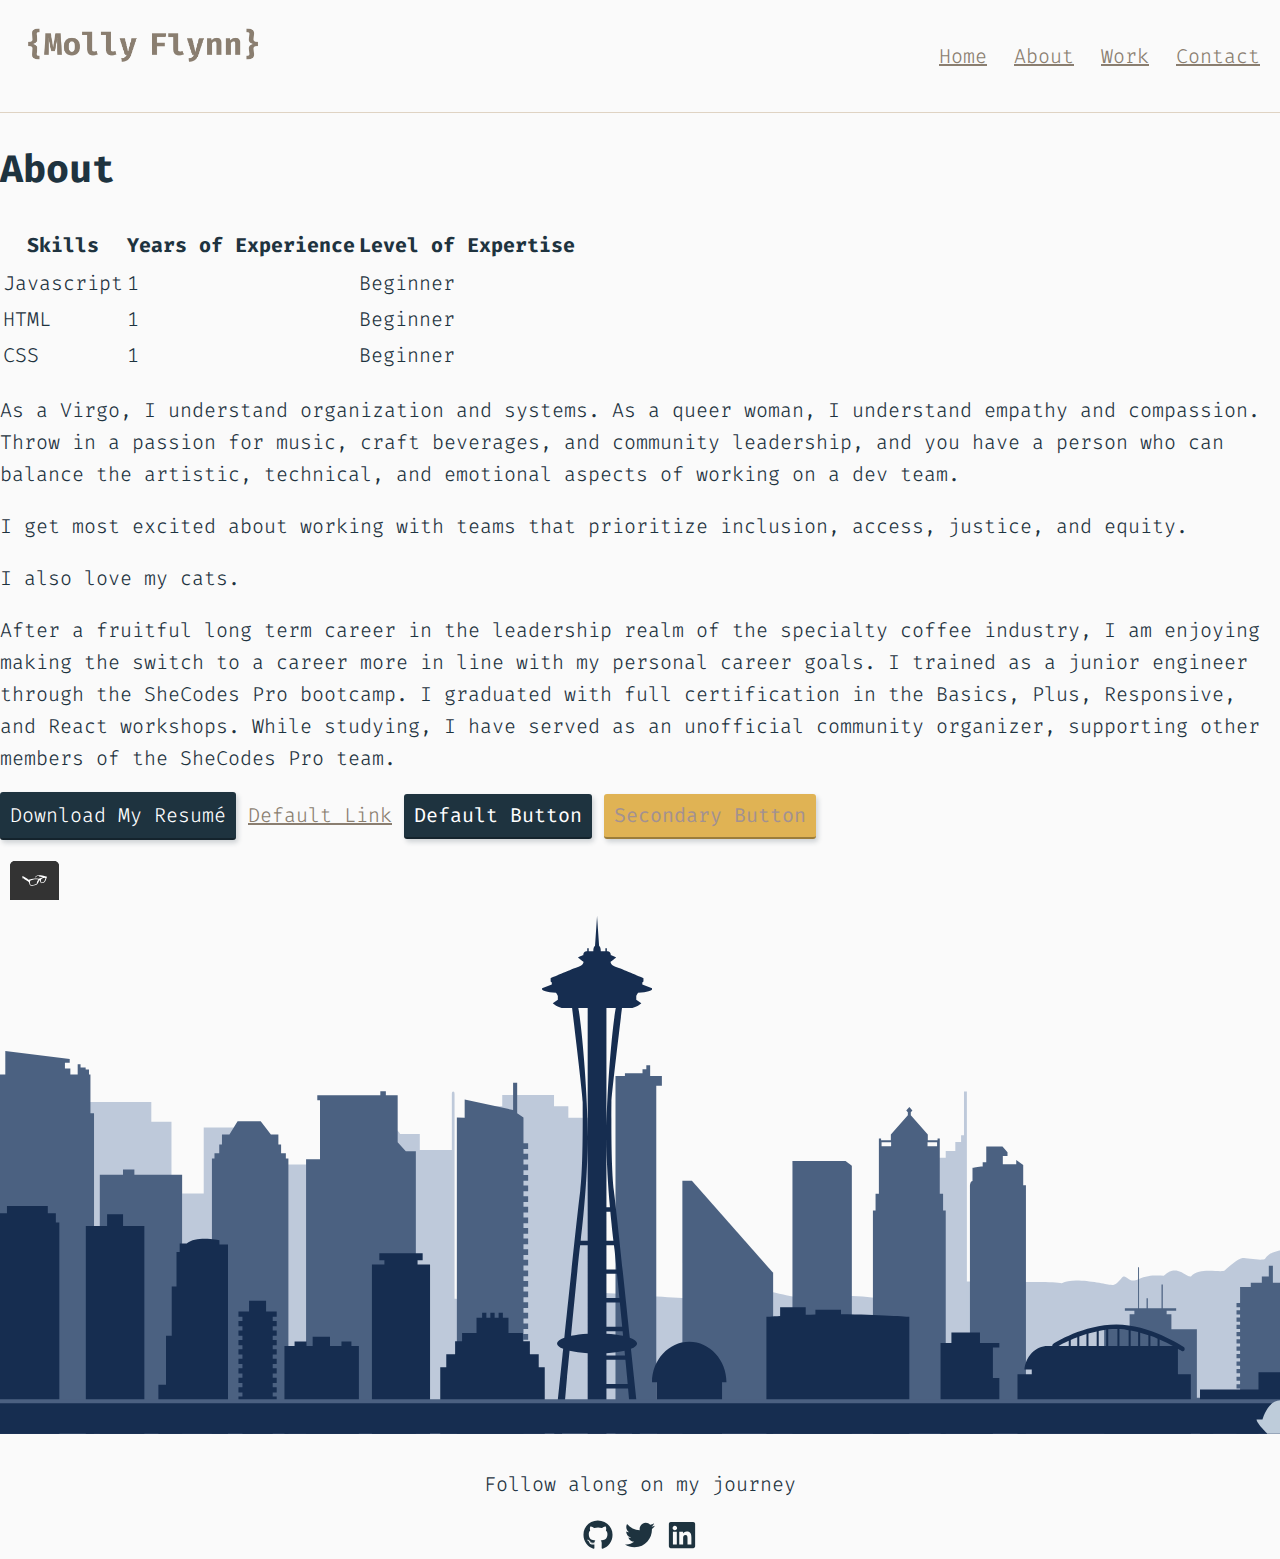
==== about.html @ c8ed8d72 "Initial commit" ====
<!DOCTYPE html>
<html lang="en">
  <head>
    <meta charset="UTF-8" />
    <meta http-equiv="X-UA-Compatible" content="IE=edge" />
    <meta name="viewport" content="width=device-width, initial-scale=1.0" />
    <title>Molly Flynn - Portfolio</title>
    <link rel="icon" type="image/x-icon" href="favicon.ico?v=2" />
    <link rel="stylesheet" type="text/css" href="./css/normalize.css" />
    <link rel="preconnect" href="https://fonts.googleapis.com" />
    <link rel="preconnect" href="https://fonts.gstatic.com" crossorigin />
    <link
      href="https://fonts.googleapis.com/css2?family=Fira+Code&display=swap"
      rel="stylesheet"
    />
    <link rel="stylesheet" href="./css/style.production.css" />
  </head>
  <body>
    <header class="page-header">
      <img
        src="./img/molly-flynn_logo.png"
        class="page-header__item"
        alt="Molly Flynn logo"
      />
      <nav class="main-navigation page-header__item">
        <ul role="menubar" class="navigation-list">
          <li role="presentation">
            <a href="index.html" role="menuitem" class="navigation-list__item"
              >Home</a
            >
          </li>
          <li role="presentation">
            <a
              href="about.html"
              role="menuitem"
              class="navigation-list__item navigation-list__item--active"
              >About<span class="sr-only">Go to the "About Molly" page</span></a
            >
          </li>
          <li role="presentation">
            <a href="work.html" role="menuitem" class="navigation-list__item"
              >Work<span class="sr-only">Go to the "Molly's Work" page</span></a
            >
          </li>
          <li role="presentation">
            <a href="contact.html" role="menuitem" class="navigation-list__item"
              >Contact</a
            >
          </li>
        </ul>
      </nav>
    </header>
    <div>
      <h1>About</h1>
      <table>
        <tr>
          <thead>
            <th>Skills</th>
            <th>Years of Experience</th>
            <th>Level of Expertise</th>
          </thead>
        </tr>
        <tbody>
          <tr>
            <td>Javascript</td>
            <td>1</td>
            <td>Beginner</td>
          </tr>
          <tr>
            <td>HTML</td>
            <td>1</td>
            <td>Beginner</td>
          </tr>
          <tr>
            <td>CSS</td>
            <td>1</td>
            <td>Beginner</td>
          </tr>
        </tbody>
      </table>
      <div>
        <p>
          As a Virgo, I understand organization and systems. As a queer woman, I
          understand empathy and compassion. Throw in a passion for music, craft
          beverages, and community leadership, and you have a person who can
          balance the artistic, technical, and emotional aspects of working on a
          dev team.
        </p>

        <p>
          I get most excited about working with teams that prioritize inclusion,
          access, justice, and equity.
        </p>
        <p>I also love my cats.</p>
        <p>
          After a fruitful long term career in the leadership realm of the
          specialty coffee industry, I am enjoying making the switch to a career
          more in line with my personal career goals. I trained as a junior
          engineer through the SheCodes Pro bootcamp. I graduated with full
          certification in the Basics, Plus, Responsive, and React workshops.
          While studying, I have served as an unofficial community organizer,
          supporting other members of the SheCodes Pro team.
        </p>
        <a href="files/Molly-Flynn_Resume.pdf" class="button" download
          >Download My Resumé</a
        >
        <a href="#">Default Link</a>
        <button type="button">Default Button</button>
        <button class="button__secondary">Secondary Button</button>
      </div>
      <?xml version="1.0" encoding="UTF-8" standalone="no"?>
      <svg
        version="1.1"
        id="svg2"
        xml:space="preserve"
        width="1600"
        height="600"
        viewBox="0 0 1600 600"
        sodipodi:docname="Seattle.svg"
        inkscape:version="1.1.2 (b8e25be8, 2022-02-05)"
        xmlns:inkscape="http://www.inkscape.org/namespaces/inkscape"
        xmlns:sodipodi="http://sodipodi.sourceforge.net/DTD/sodipodi-0.dtd"
        xmlns:xlink="http://www.w3.org/1999/xlink"
        xmlns="http://www.w3.org/2000/svg"
        xmlns:svg="http://www.w3.org/2000/svg"
        xmlns:rdf="http://www.w3.org/1999/02/22-rdf-syntax-ns#"
        xmlns:cc="http://creativecommons.org/ns#"
        xmlns:dc="http://purl.org/dc/elements/1.1/"
      >
        <metadata id="metadata8">
          <rdf:RDF
            ><cc:Work rdf:about=""
              ><dc:format>image/svg+xml</dc:format
              ><dc:type
                rdf:resource="http://purl.org/dc/dcmitype/StillImage" /></cc:Work
          ></rdf:RDF>
        </metadata>
        <defs id="defs6">
          <clipPath clipPathUnits="userSpaceOnUse" id="clipPath20">
            <path
              d="m 4716.87,2350.63 h -8.82 v 13.51 c 0,0 -17.18,0 -27.85,0 0,-5.39 -0.55,-9.79 -1.42,-13.51 h -42.68 c -0.86,3.72 -1.41,8.12 -1.41,13.51 -10.67,0 -27.85,0 -27.85,0 v -13.51 h -8.83 v 13.51 c 0,0 -0.46,-0.03 -1.25,-0.03 -4.95,0 -22.89,1.4 -22.89,21.64 -5.57,0 -32.5,11.27 -32.5,11.27 0,0 15.78,14.4 33.74,23.79 0.62,5.63 -0.62,19.41 -41.48,31.94 -40.86,12.52 -157.55,57.45 -157.55,57.45 v 17.37 l 6.97,5.17 v 11.74 l -58.97,19.72 c 0,0 0,2.82 0,6.58 0,3.75 27.86,17.09 84.5,17.09 7.81,7.89 11.15,17.66 11.15,17.66 v 20.66 l -30.65,18.79 c 0,0 30.65,26.29 67.79,26.29 37.14,0 49.21,0 49.21,0 0,0 64.17,466.26 64.17,506.06 0,10.99 0.29,42.41 0.31,84.89 h -87.29 v -60.9 h -86.69 v -60.89 h -223.43 v -66.26 h -24.72 v 66.26 h -65.8 v 60.89 h -35.17 L 3854.8,3163.8 v 98.91 l -47.39,-1.03 v 977.27 c -2.8,-0.08 -5.66,-0.12 -8.6,-0.12 -1.75,0 -3.53,0.01 -5.34,0.05 v -802.34 -303.7 c 0,-6.22 -3.68,-11.26 -8.21,-11.26 -4.54,0 -8.22,5.04 -8.22,11.26 v 303.7 h -194.39 v -85.53 h -118.09 c 0,0 -4.11,-7.63 -16.04,-18.45 v -191.38 h -71.61 v -21.64 h -33.48 v 21.64 H 2961.2 v 26.79 h 16.48 v 319.38 h -84.48 v 27.85 h -107.15 v -31.97 h -15.45 v -28.85 h -28.85 v -47.39 h -16.49 v -53.58 h -45.32 l -61.82,-72.12 H 2478 l -23.81,34.72 h -181.53 v 355.68 H 2141.72 V 3569.77 H 2077.1 V 3284.1 h -122.28 v -106.68 h -369.04 v -147.67 h -8.7 v -27.07 h -20.3 v -11.6 h -30.93 v -17.4 h -17.4 v 56.07 h -44.47 v -32.87 h -32.86 v -30.93 h 29 v -20.3 l -390.52,-43.49 v 127.59 H 1000 v 1752.06 21.65 142.69 21.65 h 9.61 387.59 160.6 49.73 35.02 112.82 157.27 85.16 79.3 64.62 130.94 49.77 81.17 16.24 87.63 27.07 120.57 35.74 71.3 23.9 107.15 23.79 242.89 53.52 79.09 266.26 86.1 61.85 86.77 13.94 65.14 338.72 129.04 57.47 47.39 161.5 162.54 100.51 47.39 99.36 1.11 157.25 240.44 269.04 40.69 117.19 360.08 127.78 220.72 92.51 96.79 31.42 128.22 18.59 139.09 149.22 51.17 474.27 525.44 3.81 32.86 19.07 80.15 141.16 21.64 111.63 55.42 160.57 21.63 63.88 253.63 49.27 80.26 232.94 73.05 426.24 137.7 25.7 26.6 280.2 36.1 25.7 320 63.3 v -21.65 -142.69 -21.65 -803.07 c 0,0 -549.2,-311.13 -672.8,-373.98 -123.6,-62.85 -201.9,-58.72 -259.6,-79.33 -28.9,-10.31 -58.7,-15.46 -91.72,-15.46 -32.97,0 -69.03,5.15 -110.24,15.46 -82.42,20.61 -552.22,333.8 -581.07,350.29 -25.8,14.74 -81.27,29.49 -113.34,29.49 -3.78,0 -7.24,-0.21 -10.29,-0.64 -28.84,-4.12 -78.3,-20.61 -98.91,-37.09 -8.53,-6.83 -24.84,-10.83 -44.24,-10.83 -27.45,0 -61.07,8 -87.63,27.31 -45.33,32.97 -41.21,78.3 -82.42,86.55 -41.21,8.23 -107.15,8.23 -140.12,53.57 -4.49,3.37 -14.82,4.6 -27.95,4.6 -35.03,0 -90.06,-8.72 -108.04,-8.72 -24.73,0 -86.55,49.45 -107.15,65.94 -4.49,3.58 -14.24,4.63 -27.31,4.63 -9.24,0 -20.14,-0.52 -32,-1.05 -11.86,-0.52 -24.69,-1.05 -37.8,-1.05 -40.44,0 -83.51,5 -108.94,30.43 -1.02,0.11 -2.04,0.17 -3.07,0.17 -12.44,0 -25.87,-7.93 -41.33,-15.86 -15.47,-7.93 -32.97,-15.86 -53.56,-15.86 -19.3,0 -41.31,6.97 -66.89,27.43 -13.68,0 -26.2,-0.21 -38.19,-0.21 -36.69,0 -68.26,2.02 -111.84,18.44 v -63.91 h -5.78 v 66.01 l -0.79,0.28 c -10.74,4.3 -19.86,5.98 -27.76,5.98 -14.29,0 -24.56,-5.52 -33.11,-11.04 -8.56,-5.51 -15.39,-11.03 -22.82,-11.03 -4.65,0 -9.53,2.16 -15.21,7.84 -25.24,25.25 -34.71,37.87 -58.77,37.87 -3.44,0 -7.17,-0.26 -11.29,-0.78 -22.89,-2.86 -123.25,-23.6 -204.55,-23.6 -35.79,0 -67.9,4.02 -88.05,15.36 -21.19,-5.3 -82.45,-6.81 -145.57,-6.81 -24.49,0 -49.26,0.23 -72.07,0.55 v -523.26 h -16.49 v -108.17 l -42.24,-27.82 v 23.69 h -81.39 v -45.33 h 28.33 v -20.09 l -30.39,-30.39 h -98.39 v 85 h -21.64 c 0,0 0,15.45 0,23.18 -24.72,0 -61.81,7.73 -61.81,7.73 0,0 0,38.63 0,69.54 -10.82,0 -15.46,15.45 -15.46,30.91 0,15.45 0,43.27 0,43.27 v 467.76 c -6.17,-0.03 -12.38,-0.04 -18.59,-0.05 v -630.46 -72.72 -49.1 -35.71 -236.09 h -17.54 v 236.09 h -17.53 v 35.71 h -35.06 v 49.1 h -58.09 v 35.72 h -36.11 V 3375.08 H 6722 v 9.36 h -59.22 v -31.74 l -103.04,-103.03 v -16.44 l 9.76,-9.76 -18.73,-18.73 -18.73,18.73 9.76,9.76 v 16.44 l -103.04,103.03 v 31.74 h -59.22 v -9.36 h -13.37 v 298.31 h -20.07 v 89.95 h -16.05 v 470.29 c -36.88,-4.19 -79.59,-8.55 -122.6,-8.55 -1.73,0 -3.46,0.01 -5.18,0.02 v -703.57 l -37.99,-25.06 h -322.09 v 730.62 c -40.79,-7.13 -80.99,-15.26 -117.19,-22.92 v -104.55 l -492.48,-496.88 h -57.69 v 49.17 584 c -45.65,-2.34 -99.73,-5.45 -158.36,-8.94 V 3089.63 h 34 v -52.55 h -34 -37.08 v -14.68 -42.5 h -23.18 v 21.25 h -23.19 v 21.25 h -106.63 v 14.68 h -57.18 v 693.41 c -3.93,-31.01 -7.17,-55.75 -9.42,-71.74 -18.95,-134.57 -15.16,-441.61 -15.16,-481.42 0,-39.8 64.17,-506.06 64.17,-506.06 0,0 12.08,0 49.21,0 37.15,0 67.79,-26.29 67.79,-26.29 l -30.64,-18.79 v -20.66 c 0,0 3.34,-9.77 11.14,-17.66 56.64,0 84.5,-13.34 84.5,-17.09 0,-3.76 0,-6.58 0,-6.58 l -58.97,-19.72 v -11.74 l 6.97,-5.17 v -17.37 c 0,0 -116.69,-44.93 -157.55,-57.45 -40.85,-12.53 -42.09,-26.31 -41.47,-31.94 17.95,-9.39 33.73,-23.79 33.73,-23.79 0,0 -26.92,-11.27 -32.5,-11.27 0,-20.25 -17.94,-21.64 -22.89,-21.64 -0.79,0 -1.25,0.03 -1.25,0.03 v -13.51 m -2.57,1395.46 V 3367.1 2671.27 h 56.87 c -17.06,70.13 -56.87,434.04 -56.87,695.83 0,130.21 10.16,267.41 21.31,378.99 h -21.31 m -115.56,-483.87 c -8,-245.39 -40.15,-529.8 -55.02,-590.95 h 56.86 v 590.95 h -1.84 m 2062.39,154.77 v -21.4 h 57.97 v 21.4 h -57.97 m -278.68,0 v -21.4 h 57.96 v 21.4 h -57.96 M 4714.3,3926.46 v -156.6 h 23.73 c 6.75,64.7 13.61,119.18 18.61,156.6 h -42.34 m 0,154.63 v -130.87 h 45.57 c 1.29,9.34 2.34,16.76 3.08,21.89 1.04,7.29 3.24,25.66 6.26,51.8 v 57.18 h -54.91 m 54.91,130.98 c -18.4,-1.1 -36.72,-2.18 -54.91,-3.24 v -103.98 h 54.91 v 107.22"
              id="path18"
            />
          </clipPath>
          <clipPath clipPathUnits="userSpaceOnUse" id="clipPath26">
            <path
              d="m 993.602,3000 h 4300.8 v 1972.8 h -4300.8 z"
              id="path24"
            />
          </clipPath>
          <clipPath clipPathUnits="userSpaceOnUse" id="clipPath38">
            <path
              d="m 4716.87,2350.63 h -8.82 v 13.51 c 0,0 -17.18,0 -27.85,0 0,-5.39 -0.55,-9.79 -1.42,-13.51 h -42.68 c -0.86,3.72 -1.41,8.12 -1.41,13.51 -10.67,0 -27.85,0 -27.85,0 v -13.51 h -8.83 v 13.51 c 0,0 -0.46,-0.03 -1.25,-0.03 -4.95,0 -22.89,1.4 -22.89,21.64 -5.57,0 -32.5,11.27 -32.5,11.27 0,0 15.78,14.4 33.74,23.79 0.62,5.63 -0.62,19.41 -41.48,31.94 -40.86,12.52 -157.55,57.45 -157.55,57.45 v 17.37 l 6.97,5.17 v 11.74 l -58.97,19.72 c 0,0 0,2.82 0,6.58 0,3.75 27.86,17.09 84.5,17.09 7.81,7.89 11.15,17.66 11.15,17.66 v 20.66 l -30.65,18.79 c 0,0 30.65,26.29 67.79,26.29 37.14,0 49.21,0 49.21,0 0,0 64.17,466.26 64.17,506.06 0,10.99 0.29,42.41 0.31,84.89 h -87.29 v -60.9 h -86.69 v -60.89 h -223.43 v -66.26 h -24.72 v 66.26 h -65.8 v 60.89 h -35.17 L 3854.8,3163.8 v 98.91 l -47.39,-1.03 v 977.27 c -2.8,-0.08 -5.66,-0.12 -8.6,-0.12 -1.75,0 -3.53,0.01 -5.34,0.05 v -802.34 -303.7 c 0,-6.22 -3.68,-11.26 -8.21,-11.26 -4.54,0 -8.22,5.04 -8.22,11.26 v 303.7 h -194.39 v -85.53 h -118.09 c 0,0 -4.11,-7.63 -16.04,-18.45 v -191.38 h -71.61 v -21.64 h -33.48 v 21.64 H 2961.2 v 26.79 h 16.48 v 319.38 h -84.48 v 27.85 h -107.15 v -31.97 h -15.45 v -28.85 h -28.85 v -47.39 h -16.49 v -53.58 h -45.32 l -61.82,-72.12 H 2478 l -23.81,34.72 h -181.53 v 355.68 H 2141.72 V 3569.77 H 2077.1 V 3284.1 h -122.28 v -106.68 h -369.04 v -147.67 h -8.7 v -27.07 h -20.3 v -11.6 h -30.93 v -17.4 h -17.4 v 56.07 h -44.47 v -32.87 h -32.86 v -30.93 h 29 v -20.3 l -390.52,-43.49 v 127.59 H 1000 v 1752.06 21.65 142.69 21.65 h 9.61 387.59 160.6 49.73 35.02 112.82 157.27 85.16 79.3 64.62 130.94 49.77 81.17 16.24 87.63 27.07 120.57 35.74 71.3 23.9 107.15 23.79 242.89 53.52 79.09 266.26 86.1 61.85 86.77 13.94 65.14 338.72 129.04 57.47 47.39 161.5 162.54 100.51 47.39 99.36 1.11 157.25 240.44 269.04 40.69 117.19 360.08 127.78 220.72 92.51 96.79 31.42 128.22 18.59 139.09 149.22 51.17 474.27 525.44 3.81 32.86 19.07 80.15 141.16 21.64 111.63 55.42 160.57 21.63 63.88 253.63 49.27 80.26 232.94 73.05 426.24 137.7 25.7 26.6 280.2 36.1 25.7 320 63.3 v -21.65 -142.69 -21.65 -803.07 c 0,0 -549.2,-311.13 -672.8,-373.98 -123.6,-62.85 -201.9,-58.72 -259.6,-79.33 -28.9,-10.31 -58.7,-15.46 -91.72,-15.46 -32.97,0 -69.03,5.15 -110.24,15.46 -82.42,20.61 -552.22,333.8 -581.07,350.29 -25.8,14.74 -81.27,29.49 -113.34,29.49 -3.78,0 -7.24,-0.21 -10.29,-0.64 -28.84,-4.12 -78.3,-20.61 -98.91,-37.09 -8.53,-6.83 -24.84,-10.83 -44.24,-10.83 -27.45,0 -61.07,8 -87.63,27.31 -45.33,32.97 -41.21,78.3 -82.42,86.55 -41.21,8.23 -107.15,8.23 -140.12,53.57 -4.49,3.37 -14.82,4.6 -27.95,4.6 -35.03,0 -90.06,-8.72 -108.04,-8.72 -24.73,0 -86.55,49.45 -107.15,65.94 -4.49,3.58 -14.24,4.63 -27.31,4.63 -9.24,0 -20.14,-0.52 -32,-1.05 -11.86,-0.52 -24.69,-1.05 -37.8,-1.05 -40.44,0 -83.51,5 -108.94,30.43 -1.02,0.11 -2.04,0.17 -3.07,0.17 -12.44,0 -25.87,-7.93 -41.33,-15.86 -15.47,-7.93 -32.97,-15.86 -53.56,-15.86 -19.3,0 -41.31,6.97 -66.89,27.43 -13.68,0 -26.2,-0.21 -38.19,-0.21 -36.69,0 -68.26,2.02 -111.84,18.44 v -63.91 h -5.78 v 66.01 l -0.79,0.28 c -10.74,4.3 -19.86,5.98 -27.76,5.98 -14.29,0 -24.56,-5.52 -33.11,-11.04 -8.56,-5.51 -15.39,-11.03 -22.82,-11.03 -4.65,0 -9.53,2.16 -15.21,7.84 -25.24,25.25 -34.71,37.87 -58.77,37.87 -3.44,0 -7.17,-0.26 -11.29,-0.78 -22.89,-2.86 -123.25,-23.6 -204.55,-23.6 -35.79,0 -67.9,4.02 -88.05,15.36 -21.19,-5.3 -82.45,-6.81 -145.57,-6.81 -24.49,0 -49.26,0.23 -72.07,0.55 v -523.26 h -16.49 v -108.17 l -42.24,-27.82 v 23.69 h -81.39 v -45.33 h 28.33 v -20.09 l -30.39,-30.39 h -98.39 v 85 h -21.64 c 0,0 0,15.45 0,23.18 -24.72,0 -61.81,7.73 -61.81,7.73 0,0 0,38.63 0,69.54 -10.82,0 -15.46,15.45 -15.46,30.91 0,15.45 0,43.27 0,43.27 v 467.76 c -6.17,-0.03 -12.38,-0.04 -18.59,-0.05 v -630.46 -72.72 -49.1 -35.71 -236.09 h -17.54 v 236.09 h -17.53 v 35.71 h -35.06 v 49.1 h -58.09 v 35.72 h -36.11 V 3375.08 H 6722 v 9.36 h -59.22 v -31.74 l -103.04,-103.03 v -16.44 l 9.76,-9.76 -18.73,-18.73 -18.73,18.73 9.76,9.76 v 16.44 l -103.04,103.03 v 31.74 h -59.22 v -9.36 h -13.37 v 298.31 h -20.07 v 89.95 h -16.05 v 470.29 c -36.88,-4.19 -79.59,-8.55 -122.6,-8.55 -1.73,0 -3.46,0.01 -5.18,0.02 v -703.57 l -37.99,-25.06 h -322.09 v 730.62 c -40.79,-7.13 -80.99,-15.26 -117.19,-22.92 v -104.55 l -492.48,-496.88 h -57.69 v 49.17 584 c -45.65,-2.34 -99.73,-5.45 -158.36,-8.94 V 3089.63 h 34 v -52.55 h -34 -37.08 v -14.68 -42.5 h -23.18 v 21.25 h -23.19 v 21.25 h -106.63 v 14.68 h -57.18 v 693.41 c -3.93,-31.01 -7.17,-55.75 -9.42,-71.74 -18.95,-134.57 -15.16,-441.61 -15.16,-481.42 0,-39.8 64.17,-506.06 64.17,-506.06 0,0 12.08,0 49.21,0 37.15,0 67.79,-26.29 67.79,-26.29 l -30.64,-18.79 v -20.66 c 0,0 3.34,-9.77 11.14,-17.66 56.64,0 84.5,-13.34 84.5,-17.09 0,-3.76 0,-6.58 0,-6.58 l -58.97,-19.72 v -11.74 l 6.97,-5.17 v -17.37 c 0,0 -116.69,-44.93 -157.55,-57.45 -40.85,-12.53 -42.09,-26.31 -41.47,-31.94 17.95,-9.39 33.73,-23.79 33.73,-23.79 0,0 -26.92,-11.27 -32.5,-11.27 0,-20.25 -17.94,-21.64 -22.89,-21.64 -0.79,0 -1.25,0.03 -1.25,0.03 v -13.51 m -2.57,1395.46 V 3367.1 2671.27 h 56.87 c -17.06,70.13 -56.87,434.04 -56.87,695.83 0,130.21 10.16,267.41 21.31,378.99 h -21.31 m -115.56,-483.87 c -8,-245.39 -40.15,-529.8 -55.02,-590.95 h 56.86 v 590.95 h -1.84 m 2062.39,154.77 v -21.4 h 57.97 v 21.4 h -57.97 m -278.68,0 v -21.4 h 57.96 v 21.4 h -57.96 M 4714.3,3926.46 v -156.6 h 23.73 c 6.75,64.7 13.61,119.18 18.61,156.6 h -42.34 m 0,154.63 v -130.87 h 45.57 c 1.29,9.34 2.34,16.76 3.08,21.89 1.04,7.29 3.24,25.66 6.26,51.8 v 57.18 h -54.91 m 54.91,130.98 c -18.4,-1.1 -36.72,-2.18 -54.91,-3.24 v -103.98 h 54.91 v 107.22"
              id="path36"
            />
          </clipPath>
          <clipPath clipPathUnits="userSpaceOnUse" id="clipPath44">
            <path d="M 5280,3326.4 H 7435.2 V 4972.8 H 5280 Z" id="path42" />
          </clipPath>
          <clipPath clipPathUnits="userSpaceOnUse" id="clipPath56">
            <path
              d="m 4716.87,2350.63 h -8.82 v 13.51 c 0,0 -17.18,0 -27.85,0 0,-5.39 -0.55,-9.79 -1.42,-13.51 h -42.68 c -0.86,3.72 -1.41,8.12 -1.41,13.51 -10.67,0 -27.85,0 -27.85,0 v -13.51 h -8.83 v 13.51 c 0,0 -0.46,-0.03 -1.25,-0.03 -4.95,0 -22.89,1.4 -22.89,21.64 -5.57,0 -32.5,11.27 -32.5,11.27 0,0 15.78,14.4 33.74,23.79 0.62,5.63 -0.62,19.41 -41.48,31.94 -40.86,12.52 -157.55,57.45 -157.55,57.45 v 17.37 l 6.97,5.17 v 11.74 l -58.97,19.72 c 0,0 0,2.82 0,6.58 0,3.75 27.86,17.09 84.5,17.09 7.81,7.89 11.15,17.66 11.15,17.66 v 20.66 l -30.65,18.79 c 0,0 30.65,26.29 67.79,26.29 37.14,0 49.21,0 49.21,0 0,0 64.17,466.26 64.17,506.06 0,10.99 0.29,42.41 0.31,84.89 h -87.29 v -60.9 h -86.69 v -60.89 h -223.43 v -66.26 h -24.72 v 66.26 h -65.8 v 60.89 h -35.17 L 3854.8,3163.8 v 98.91 l -47.39,-1.03 v 977.27 c -2.8,-0.08 -5.66,-0.12 -8.6,-0.12 -1.75,0 -3.53,0.01 -5.34,0.05 v -802.34 -303.7 c 0,-6.22 -3.68,-11.26 -8.21,-11.26 -4.54,0 -8.22,5.04 -8.22,11.26 v 303.7 h -194.39 v -85.53 h -118.09 c 0,0 -4.11,-7.63 -16.04,-18.45 v -191.38 h -71.61 v -21.64 h -33.48 v 21.64 H 2961.2 v 26.79 h 16.48 v 319.38 h -84.48 v 27.85 h -107.15 v -31.97 h -15.45 v -28.85 h -28.85 v -47.39 h -16.49 v -53.58 h -45.32 l -61.82,-72.12 H 2478 l -23.81,34.72 h -181.53 v 355.68 H 2141.72 V 3569.77 H 2077.1 V 3284.1 h -122.28 v -106.68 h -369.04 v -147.67 h -8.7 v -27.07 h -20.3 v -11.6 h -30.93 v -17.4 h -17.4 v 56.07 h -44.47 v -32.87 h -32.86 v -30.93 h 29 v -20.3 l -390.52,-43.49 v 127.59 H 1000 v 1752.06 21.65 142.69 21.65 h 9.61 387.59 160.6 49.73 35.02 112.82 157.27 85.16 79.3 64.62 130.94 49.77 81.17 16.24 87.63 27.07 120.57 35.74 71.3 23.9 107.15 23.79 242.89 53.52 79.09 266.26 86.1 61.85 86.77 13.94 65.14 338.72 129.04 57.47 47.39 161.5 162.54 100.51 47.39 99.36 1.11 157.25 240.44 269.04 40.69 117.19 360.08 127.78 220.72 92.51 96.79 31.42 128.22 18.59 139.09 149.22 51.17 474.27 525.44 3.81 32.86 19.07 80.15 141.16 21.64 111.63 55.42 160.57 21.63 63.88 253.63 49.27 80.26 232.94 73.05 426.24 137.7 25.7 26.6 280.2 36.1 25.7 320 63.3 v -21.65 -142.69 -21.65 -803.07 c 0,0 -549.2,-311.13 -672.8,-373.98 -123.6,-62.85 -201.9,-58.72 -259.6,-79.33 -28.9,-10.31 -58.7,-15.46 -91.72,-15.46 -32.97,0 -69.03,5.15 -110.24,15.46 -82.42,20.61 -552.22,333.8 -581.07,350.29 -25.8,14.74 -81.27,29.49 -113.34,29.49 -3.78,0 -7.24,-0.21 -10.29,-0.64 -28.84,-4.12 -78.3,-20.61 -98.91,-37.09 -8.53,-6.83 -24.84,-10.83 -44.24,-10.83 -27.45,0 -61.07,8 -87.63,27.31 -45.33,32.97 -41.21,78.3 -82.42,86.55 -41.21,8.23 -107.15,8.23 -140.12,53.57 -4.49,3.37 -14.82,4.6 -27.95,4.6 -35.03,0 -90.06,-8.72 -108.04,-8.72 -24.73,0 -86.55,49.45 -107.15,65.94 -4.49,3.58 -14.24,4.63 -27.31,4.63 -9.24,0 -20.14,-0.52 -32,-1.05 -11.86,-0.52 -24.69,-1.05 -37.8,-1.05 -40.44,0 -83.51,5 -108.94,30.43 -1.02,0.11 -2.04,0.17 -3.07,0.17 -12.44,0 -25.87,-7.93 -41.33,-15.86 -15.47,-7.93 -32.97,-15.86 -53.56,-15.86 -19.3,0 -41.31,6.97 -66.89,27.43 -13.68,0 -26.2,-0.21 -38.19,-0.21 -36.69,0 -68.26,2.02 -111.84,18.44 v -63.91 h -5.78 v 66.01 l -0.79,0.28 c -10.74,4.3 -19.86,5.98 -27.76,5.98 -14.29,0 -24.56,-5.52 -33.11,-11.04 -8.56,-5.51 -15.39,-11.03 -22.82,-11.03 -4.65,0 -9.53,2.16 -15.21,7.84 -25.24,25.25 -34.71,37.87 -58.77,37.87 -3.44,0 -7.17,-0.26 -11.29,-0.78 -22.89,-2.86 -123.25,-23.6 -204.55,-23.6 -35.79,0 -67.9,4.02 -88.05,15.36 -21.19,-5.3 -82.45,-6.81 -145.57,-6.81 -24.49,0 -49.26,0.23 -72.07,0.55 v -523.26 h -16.49 v -108.17 l -42.24,-27.82 v 23.69 h -81.39 v -45.33 h 28.33 v -20.09 l -30.39,-30.39 h -98.39 v 85 h -21.64 c 0,0 0,15.45 0,23.18 -24.72,0 -61.81,7.73 -61.81,7.73 0,0 0,38.63 0,69.54 -10.82,0 -15.46,15.45 -15.46,30.91 0,15.45 0,43.27 0,43.27 v 467.76 c -6.17,-0.03 -12.38,-0.04 -18.59,-0.05 v -630.46 -72.72 -49.1 -35.71 -236.09 h -17.54 v 236.09 h -17.53 v 35.71 h -35.06 v 49.1 h -58.09 v 35.72 h -36.11 V 3375.08 H 6722 v 9.36 h -59.22 v -31.74 l -103.04,-103.03 v -16.44 l 9.76,-9.76 -18.73,-18.73 -18.73,18.73 9.76,9.76 v 16.44 l -103.04,103.03 v 31.74 h -59.22 v -9.36 h -13.37 v 298.31 h -20.07 v 89.95 h -16.05 v 470.29 c -36.88,-4.19 -79.59,-8.55 -122.6,-8.55 -1.73,0 -3.46,0.01 -5.18,0.02 v -703.57 l -37.99,-25.06 h -322.09 v 730.62 c -40.79,-7.13 -80.99,-15.26 -117.19,-22.92 v -104.55 l -492.48,-496.88 h -57.69 v 49.17 584 c -45.65,-2.34 -99.73,-5.45 -158.36,-8.94 V 3089.63 h 34 v -52.55 h -34 -37.08 v -14.68 -42.5 h -23.18 v 21.25 h -23.19 v 21.25 h -106.63 v 14.68 h -57.18 v 693.41 c -3.93,-31.01 -7.17,-55.75 -9.42,-71.74 -18.95,-134.57 -15.16,-441.61 -15.16,-481.42 0,-39.8 64.17,-506.06 64.17,-506.06 0,0 12.08,0 49.21,0 37.15,0 67.79,-26.29 67.79,-26.29 l -30.64,-18.79 v -20.66 c 0,0 3.34,-9.77 11.14,-17.66 56.64,0 84.5,-13.34 84.5,-17.09 0,-3.76 0,-6.58 0,-6.58 l -58.97,-19.72 v -11.74 l 6.97,-5.17 v -17.37 c 0,0 -116.69,-44.93 -157.55,-57.45 -40.85,-12.53 -42.09,-26.31 -41.47,-31.94 17.95,-9.39 33.73,-23.79 33.73,-23.79 0,0 -26.92,-11.27 -32.5,-11.27 0,-20.25 -17.94,-21.64 -22.89,-21.64 -0.79,0 -1.25,0.03 -1.25,0.03 v -13.51 m -2.57,1395.46 V 3367.1 2671.27 h 56.87 c -17.06,70.13 -56.87,434.04 -56.87,695.83 0,130.21 10.16,267.41 21.31,378.99 h -21.31 m -115.56,-483.87 c -8,-245.39 -40.15,-529.8 -55.02,-590.95 h 56.86 v 590.95 h -1.84 m 2062.39,154.77 v -21.4 h 57.97 v 21.4 h -57.97 m -278.68,0 v -21.4 h 57.96 v 21.4 h -57.96 M 4714.3,3926.46 v -156.6 h 23.73 c 6.75,64.7 13.61,119.18 18.61,156.6 h -42.34 m 0,154.63 v -130.87 h 45.57 c 1.29,9.34 2.34,16.76 3.08,21.89 1.04,7.29 3.24,25.66 6.26,51.8 v 57.18 h -54.91 m 54.91,130.98 c -18.4,-1.1 -36.72,-2.18 -54.91,-3.24 v -103.98 h 54.91 v 107.22"
              id="path54"
            />
          </clipPath>
          <clipPath clipPathUnits="userSpaceOnUse" id="clipPath62">
            <path
              d="m 7420.8,3979.2 h 3585.6 v 993.602 H 7420.8 Z"
              id="path60"
            />
          </clipPath>
          <clipPath clipPathUnits="userSpaceOnUse" id="clipPath74">
            <path
              d="m 4716.87,2350.63 h -8.82 v 13.51 c 0,0 -17.18,0 -27.85,0 0,-5.39 -0.55,-9.79 -1.42,-13.51 h -42.68 c -0.86,3.72 -1.41,8.12 -1.41,13.51 -10.67,0 -27.85,0 -27.85,0 v -13.51 h -8.83 v 13.51 c 0,0 -0.46,-0.03 -1.25,-0.03 -4.95,0 -22.89,1.4 -22.89,21.64 -5.57,0 -32.5,11.27 -32.5,11.27 0,0 15.78,14.4 33.74,23.79 0.62,5.63 -0.62,19.41 -41.48,31.94 -40.86,12.52 -157.55,57.45 -157.55,57.45 v 17.37 l 6.97,5.17 v 11.74 l -58.97,19.72 c 0,0 0,2.82 0,6.58 0,3.75 27.86,17.09 84.5,17.09 7.81,7.89 11.15,17.66 11.15,17.66 v 20.66 l -30.65,18.79 c 0,0 30.65,26.29 67.79,26.29 37.14,0 49.21,0 49.21,0 0,0 64.17,466.26 64.17,506.06 0,10.99 0.29,42.41 0.31,84.89 h -87.29 v -60.9 h -86.69 v -60.89 h -223.43 v -66.26 h -24.72 v 66.26 h -65.8 v 60.89 h -35.17 L 3854.8,3163.8 v 98.91 l -47.39,-1.03 v 977.27 c -2.8,-0.08 -5.66,-0.12 -8.6,-0.12 -1.75,0 -3.53,0.01 -5.34,0.05 v -802.34 -303.7 c 0,-6.22 -3.68,-11.26 -8.21,-11.26 -4.54,0 -8.22,5.04 -8.22,11.26 v 303.7 h -194.39 v -85.53 h -118.09 c 0,0 -4.11,-7.63 -16.04,-18.45 v -191.38 h -71.61 v -21.64 h -33.48 v 21.64 H 2961.2 v 26.79 h 16.48 v 319.38 h -84.48 v 27.85 h -107.15 v -31.97 h -15.45 v -28.85 h -28.85 v -47.39 h -16.49 v -53.58 h -45.32 l -61.82,-72.12 H 2478 l -23.81,34.72 h -181.53 v 355.68 H 2141.72 V 3569.77 H 2077.1 V 3284.1 h -122.28 v -106.68 h -369.04 v -147.67 h -8.7 v -27.07 h -20.3 v -11.6 h -30.93 v -17.4 h -17.4 v 56.07 h -44.47 v -32.87 h -32.86 v -30.93 h 29 v -20.3 l -390.52,-43.49 v 127.59 H 1000 v 1752.06 21.65 142.69 21.65 h 9.61 387.59 160.6 49.73 35.02 112.82 157.27 85.16 79.3 64.62 130.94 49.77 81.17 16.24 87.63 27.07 120.57 35.74 71.3 23.9 107.15 23.79 242.89 53.52 79.09 266.26 86.1 61.85 86.77 13.94 65.14 338.72 129.04 57.47 47.39 161.5 162.54 100.51 47.39 99.36 1.11 157.25 240.44 269.04 40.69 117.19 360.08 127.78 220.72 92.51 96.79 31.42 128.22 18.59 139.09 149.22 51.17 474.27 525.44 3.81 32.86 19.07 80.15 141.16 21.64 111.63 55.42 160.57 21.63 63.88 253.63 49.27 80.26 232.94 73.05 426.24 137.7 25.7 26.6 280.2 36.1 25.7 320 63.3 v -21.65 -142.69 -21.65 -803.07 c 0,0 -549.2,-311.13 -672.8,-373.98 -123.6,-62.85 -201.9,-58.72 -259.6,-79.33 -28.9,-10.31 -58.7,-15.46 -91.72,-15.46 -32.97,0 -69.03,5.15 -110.24,15.46 -82.42,20.61 -552.22,333.8 -581.07,350.29 -25.8,14.74 -81.27,29.49 -113.34,29.49 -3.78,0 -7.24,-0.21 -10.29,-0.64 -28.84,-4.12 -78.3,-20.61 -98.91,-37.09 -8.53,-6.83 -24.84,-10.83 -44.24,-10.83 -27.45,0 -61.07,8 -87.63,27.31 -45.33,32.97 -41.21,78.3 -82.42,86.55 -41.21,8.23 -107.15,8.23 -140.12,53.57 -4.49,3.37 -14.82,4.6 -27.95,4.6 -35.03,0 -90.06,-8.72 -108.04,-8.72 -24.73,0 -86.55,49.45 -107.15,65.94 -4.49,3.58 -14.24,4.63 -27.31,4.63 -9.24,0 -20.14,-0.52 -32,-1.05 -11.86,-0.52 -24.69,-1.05 -37.8,-1.05 -40.44,0 -83.51,5 -108.94,30.43 -1.02,0.11 -2.04,0.17 -3.07,0.17 -12.44,0 -25.87,-7.93 -41.33,-15.86 -15.47,-7.93 -32.97,-15.86 -53.56,-15.86 -19.3,0 -41.31,6.97 -66.89,27.43 -13.68,0 -26.2,-0.21 -38.19,-0.21 -36.69,0 -68.26,2.02 -111.84,18.44 v -63.91 h -5.78 v 66.01 l -0.79,0.28 c -10.74,4.3 -19.86,5.98 -27.76,5.98 -14.29,0 -24.56,-5.52 -33.11,-11.04 -8.56,-5.51 -15.39,-11.03 -22.82,-11.03 -4.65,0 -9.53,2.16 -15.21,7.84 -25.24,25.25 -34.71,37.87 -58.77,37.87 -3.44,0 -7.17,-0.26 -11.29,-0.78 -22.89,-2.86 -123.25,-23.6 -204.55,-23.6 -35.79,0 -67.9,4.02 -88.05,15.36 -21.19,-5.3 -82.45,-6.81 -145.57,-6.81 -24.49,0 -49.26,0.23 -72.07,0.55 v -523.26 h -16.49 v -108.17 l -42.24,-27.82 v 23.69 h -81.39 v -45.33 h 28.33 v -20.09 l -30.39,-30.39 h -98.39 v 85 h -21.64 c 0,0 0,15.45 0,23.18 -24.72,0 -61.81,7.73 -61.81,7.73 0,0 0,38.63 0,69.54 -10.82,0 -15.46,15.45 -15.46,30.91 0,15.45 0,43.27 0,43.27 v 467.76 c -6.17,-0.03 -12.38,-0.04 -18.59,-0.05 v -630.46 -72.72 -49.1 -35.71 -236.09 h -17.54 v 236.09 h -17.53 v 35.71 h -35.06 v 49.1 h -58.09 v 35.72 h -36.11 V 3375.08 H 6722 v 9.36 h -59.22 v -31.74 l -103.04,-103.03 v -16.44 l 9.76,-9.76 -18.73,-18.73 -18.73,18.73 9.76,9.76 v 16.44 l -103.04,103.03 v 31.74 h -59.22 v -9.36 h -13.37 v 298.31 h -20.07 v 89.95 h -16.05 v 470.29 c -36.88,-4.19 -79.59,-8.55 -122.6,-8.55 -1.73,0 -3.46,0.01 -5.18,0.02 v -703.57 l -37.99,-25.06 h -322.09 v 730.62 c -40.79,-7.13 -80.99,-15.26 -117.19,-22.92 v -104.55 l -492.48,-496.88 h -57.69 v 49.17 584 c -45.65,-2.34 -99.73,-5.45 -158.36,-8.94 V 3089.63 h 34 v -52.55 h -34 -37.08 v -14.68 -42.5 h -23.18 v 21.25 h -23.19 v 21.25 h -106.63 v 14.68 h -57.18 v 693.41 c -3.93,-31.01 -7.17,-55.75 -9.42,-71.74 -18.95,-134.57 -15.16,-441.61 -15.16,-481.42 0,-39.8 64.17,-506.06 64.17,-506.06 0,0 12.08,0 49.21,0 37.15,0 67.79,-26.29 67.79,-26.29 l -30.64,-18.79 v -20.66 c 0,0 3.34,-9.77 11.14,-17.66 56.64,0 84.5,-13.34 84.5,-17.09 0,-3.76 0,-6.58 0,-6.58 l -58.97,-19.72 v -11.74 l 6.97,-5.17 v -17.37 c 0,0 -116.69,-44.93 -157.55,-57.45 -40.85,-12.53 -42.09,-26.31 -41.47,-31.94 17.95,-9.39 33.73,-23.79 33.73,-23.79 0,0 -26.92,-11.27 -32.5,-11.27 0,-20.25 -17.94,-21.64 -22.89,-21.64 -0.79,0 -1.25,0.03 -1.25,0.03 v -13.51 m -2.57,1395.46 V 3367.1 2671.27 h 56.87 c -17.06,70.13 -56.87,434.04 -56.87,695.83 0,130.21 10.16,267.41 21.31,378.99 h -21.31 m -115.56,-483.87 c -8,-245.39 -40.15,-529.8 -55.02,-590.95 h 56.86 v 590.95 h -1.84 m 2062.39,154.77 v -21.4 h 57.97 v 21.4 h -57.97 m -278.68,0 v -21.4 h 57.96 v 21.4 h -57.96 M 4714.3,3926.46 v -156.6 h 23.73 c 6.75,64.7 13.61,119.18 18.61,156.6 h -42.34 m 0,154.63 v -130.87 h 45.57 c 1.29,9.34 2.34,16.76 3.08,21.89 1.04,7.29 3.24,25.66 6.26,51.8 v 57.18 h -54.91 m 54.91,130.98 c -18.4,-1.1 -36.72,-2.18 -54.91,-3.24 v -103.98 h 54.91 v 107.22"
              id="path72"
            />
          </clipPath>
          <clipPath clipPathUnits="userSpaceOnUse" id="clipPath80">
            <path
              d="m 8491.2,3652.8 h 2515.2 v 340.801 H 8491.2 Z"
              id="path78"
            />
          </clipPath>
          <clipPath clipPathUnits="userSpaceOnUse" id="clipPath92">
            <path
              d="m 4716.87,2350.63 h -8.82 v 13.51 c 0,0 -17.18,0 -27.85,0 0,-5.39 -0.55,-9.79 -1.42,-13.51 h -42.68 c -0.86,3.72 -1.41,8.12 -1.41,13.51 -10.67,0 -27.85,0 -27.85,0 v -13.51 h -8.83 v 13.51 c 0,0 -0.46,-0.03 -1.25,-0.03 -4.95,0 -22.89,1.4 -22.89,21.64 -5.57,0 -32.5,11.27 -32.5,11.27 0,0 15.78,14.4 33.74,23.79 0.62,5.63 -0.62,19.41 -41.48,31.94 -40.86,12.52 -157.55,57.45 -157.55,57.45 v 17.37 l 6.97,5.17 v 11.74 l -58.97,19.72 c 0,0 0,2.82 0,6.58 0,3.75 27.86,17.09 84.5,17.09 7.81,7.89 11.15,17.66 11.15,17.66 v 20.66 l -30.65,18.79 c 0,0 30.65,26.29 67.79,26.29 37.14,0 49.21,0 49.21,0 0,0 64.17,466.26 64.17,506.06 0,10.99 0.29,42.41 0.31,84.89 h -87.29 v -60.9 h -86.69 v -60.89 h -223.43 v -66.26 h -24.72 v 66.26 h -65.8 v 60.89 h -35.17 L 3854.8,3163.8 v 98.91 l -47.39,-1.03 v 977.27 c -2.8,-0.08 -5.66,-0.12 -8.6,-0.12 -1.75,0 -3.53,0.01 -5.34,0.05 v -802.34 -303.7 c 0,-6.22 -3.68,-11.26 -8.21,-11.26 -4.54,0 -8.22,5.04 -8.22,11.26 v 303.7 h -194.39 v -85.53 h -118.09 c 0,0 -4.11,-7.63 -16.04,-18.45 v -191.38 h -71.61 v -21.64 h -33.48 v 21.64 H 2961.2 v 26.79 h 16.48 v 319.38 h -84.48 v 27.85 h -107.15 v -31.97 h -15.45 v -28.85 h -28.85 v -47.39 h -16.49 v -53.58 h -45.32 l -61.82,-72.12 H 2478 l -23.81,34.72 h -181.53 v 355.68 H 2141.72 V 3569.77 H 2077.1 V 3284.1 h -122.28 v -106.68 h -369.04 v -147.67 h -8.7 v -27.07 h -20.3 v -11.6 h -30.93 v -17.4 h -17.4 v 56.07 h -44.47 v -32.87 h -32.86 v -30.93 h 29 v -20.3 l -390.52,-43.49 v 127.59 H 1000 v 1752.06 21.65 142.69 21.65 h 9.61 387.59 160.6 49.73 35.02 112.82 157.27 85.16 79.3 64.62 130.94 49.77 81.17 16.24 87.63 27.07 120.57 35.74 71.3 23.9 107.15 23.79 242.89 53.52 79.09 266.26 86.1 61.85 86.77 13.94 65.14 338.72 129.04 57.47 47.39 161.5 162.54 100.51 47.39 99.36 1.11 157.25 240.44 269.04 40.69 117.19 360.08 127.78 220.72 92.51 96.79 31.42 128.22 18.59 139.09 149.22 51.17 474.27 525.44 3.81 32.86 19.07 80.15 141.16 21.64 111.63 55.42 160.57 21.63 63.88 253.63 49.27 80.26 232.94 73.05 426.24 137.7 25.7 26.6 280.2 36.1 25.7 320 63.3 v -21.65 -142.69 -21.65 -803.07 c 0,0 -549.2,-311.13 -672.8,-373.98 -123.6,-62.85 -201.9,-58.72 -259.6,-79.33 -28.9,-10.31 -58.7,-15.46 -91.72,-15.46 -32.97,0 -69.03,5.15 -110.24,15.46 -82.42,20.61 -552.22,333.8 -581.07,350.29 -25.8,14.74 -81.27,29.49 -113.34,29.49 -3.78,0 -7.24,-0.21 -10.29,-0.64 -28.84,-4.12 -78.3,-20.61 -98.91,-37.09 -8.53,-6.83 -24.84,-10.83 -44.24,-10.83 -27.45,0 -61.07,8 -87.63,27.31 -45.33,32.97 -41.21,78.3 -82.42,86.55 -41.21,8.23 -107.15,8.23 -140.12,53.57 -4.49,3.37 -14.82,4.6 -27.95,4.6 -35.03,0 -90.06,-8.72 -108.04,-8.72 -24.73,0 -86.55,49.45 -107.15,65.94 -4.49,3.58 -14.24,4.63 -27.31,4.63 -9.24,0 -20.14,-0.52 -32,-1.05 -11.86,-0.52 -24.69,-1.05 -37.8,-1.05 -40.44,0 -83.51,5 -108.94,30.43 -1.02,0.11 -2.04,0.17 -3.07,0.17 -12.44,0 -25.87,-7.93 -41.33,-15.86 -15.47,-7.93 -32.97,-15.86 -53.56,-15.86 -19.3,0 -41.31,6.97 -66.89,27.43 -13.68,0 -26.2,-0.21 -38.19,-0.21 -36.69,0 -68.26,2.02 -111.84,18.44 v -63.91 h -5.78 v 66.01 l -0.79,0.28 c -10.74,4.3 -19.86,5.98 -27.76,5.98 -14.29,0 -24.56,-5.52 -33.11,-11.04 -8.56,-5.51 -15.39,-11.03 -22.82,-11.03 -4.65,0 -9.53,2.16 -15.21,7.84 -25.24,25.25 -34.71,37.87 -58.77,37.87 -3.44,0 -7.17,-0.26 -11.29,-0.78 -22.89,-2.86 -123.25,-23.6 -204.55,-23.6 -35.79,0 -67.9,4.02 -88.05,15.36 -21.19,-5.3 -82.45,-6.81 -145.57,-6.81 -24.49,0 -49.26,0.23 -72.07,0.55 v -523.26 h -16.49 v -108.17 l -42.24,-27.82 v 23.69 h -81.39 v -45.33 h 28.33 v -20.09 l -30.39,-30.39 h -98.39 v 85 h -21.64 c 0,0 0,15.45 0,23.18 -24.72,0 -61.81,7.73 -61.81,7.73 0,0 0,38.63 0,69.54 -10.82,0 -15.46,15.45 -15.46,30.91 0,15.45 0,43.27 0,43.27 v 467.76 c -6.17,-0.03 -12.38,-0.04 -18.59,-0.05 v -630.46 -72.72 -49.1 -35.71 -236.09 h -17.54 v 236.09 h -17.53 v 35.71 h -35.06 v 49.1 h -58.09 v 35.72 h -36.11 V 3375.08 H 6722 v 9.36 h -59.22 v -31.74 l -103.04,-103.03 v -16.44 l 9.76,-9.76 -18.73,-18.73 -18.73,18.73 9.76,9.76 v 16.44 l -103.04,103.03 v 31.74 h -59.22 v -9.36 h -13.37 v 298.31 h -20.07 v 89.95 h -16.05 v 470.29 c -36.88,-4.19 -79.59,-8.55 -122.6,-8.55 -1.73,0 -3.46,0.01 -5.18,0.02 v -703.57 l -37.99,-25.06 h -322.09 v 730.62 c -40.79,-7.13 -80.99,-15.26 -117.19,-22.92 v -104.55 l -492.48,-496.88 h -57.69 v 49.17 584 c -45.65,-2.34 -99.73,-5.45 -158.36,-8.94 V 3089.63 h 34 v -52.55 h -34 -37.08 v -14.68 -42.5 h -23.18 v 21.25 h -23.19 v 21.25 h -106.63 v 14.68 h -57.18 v 693.41 c -3.93,-31.01 -7.17,-55.75 -9.42,-71.74 -18.95,-134.57 -15.16,-441.61 -15.16,-481.42 0,-39.8 64.17,-506.06 64.17,-506.06 0,0 12.08,0 49.21,0 37.15,0 67.79,-26.29 67.79,-26.29 l -30.64,-18.79 v -20.66 c 0,0 3.34,-9.77 11.14,-17.66 56.64,0 84.5,-13.34 84.5,-17.09 0,-3.76 0,-6.58 0,-6.58 l -58.97,-19.72 v -11.74 l 6.97,-5.17 v -17.37 c 0,0 -116.69,-44.93 -157.55,-57.45 -40.85,-12.53 -42.09,-26.31 -41.47,-31.94 17.95,-9.39 33.73,-23.79 33.73,-23.79 0,0 -26.92,-11.27 -32.5,-11.27 0,-20.25 -17.94,-21.64 -22.89,-21.64 -0.79,0 -1.25,0.03 -1.25,0.03 v -13.51 m -2.57,1395.46 V 3367.1 2671.27 h 56.87 c -17.06,70.13 -56.87,434.04 -56.87,695.83 0,130.21 10.16,267.41 21.31,378.99 h -21.31 m -115.56,-483.87 c -8,-245.39 -40.15,-529.8 -55.02,-590.95 h 56.86 v 590.95 h -1.84 m 2062.39,154.77 v -21.4 h 57.97 v 21.4 h -57.97 m -278.68,0 v -21.4 h 57.96 v 21.4 h -57.96 M 4714.3,3926.46 v -156.6 h 23.73 c 6.75,64.7 13.61,119.18 18.61,156.6 h -42.34 m 0,154.63 v -130.87 h 45.57 c 1.29,9.34 2.34,16.76 3.08,21.89 1.04,7.29 3.24,25.66 6.26,51.8 v 57.18 h -54.91 m 54.91,130.98 c -18.4,-1.1 -36.72,-2.18 -54.91,-3.24 v -103.98 h 54.91 v 107.22"
              id="path90"
            />
          </clipPath>
          <clipPath clipPathUnits="userSpaceOnUse" id="clipPath98">
            <path
              d="m 9566.4,3326.4 h 1084.8 v 340.797 H 9566.4 Z"
              id="path96"
            />
          </clipPath>
          <clipPath clipPathUnits="userSpaceOnUse" id="clipPath110">
            <path
              d="m 4716.87,2350.63 h -8.82 v 13.51 c 0,0 -17.18,0 -27.85,0 0,-5.39 -0.55,-9.79 -1.42,-13.51 h -42.68 c -0.86,3.72 -1.41,8.12 -1.41,13.51 -10.67,0 -27.85,0 -27.85,0 v -13.51 h -8.83 v 13.51 c 0,0 -0.46,-0.03 -1.25,-0.03 -4.95,0 -22.89,1.4 -22.89,21.64 -5.57,0 -32.5,11.27 -32.5,11.27 0,0 15.78,14.4 33.74,23.79 0.62,5.63 -0.62,19.41 -41.48,31.94 -40.86,12.52 -157.55,57.45 -157.55,57.45 v 17.37 l 6.97,5.17 v 11.74 l -58.97,19.72 c 0,0 0,2.82 0,6.58 0,3.75 27.86,17.09 84.5,17.09 7.81,7.89 11.15,17.66 11.15,17.66 v 20.66 l -30.65,18.79 c 0,0 30.65,26.29 67.79,26.29 37.14,0 49.21,0 49.21,0 0,0 64.17,466.26 64.17,506.06 0,10.99 0.29,42.41 0.31,84.89 h -87.29 v -60.9 h -86.69 v -60.89 h -223.43 v -66.26 h -24.72 v 66.26 h -65.8 v 60.89 h -35.17 L 3854.8,3163.8 v 98.91 l -47.39,-1.03 v 977.27 c -2.8,-0.08 -5.66,-0.12 -8.6,-0.12 -1.75,0 -3.53,0.01 -5.34,0.05 v -802.34 -303.7 c 0,-6.22 -3.68,-11.26 -8.21,-11.26 -4.54,0 -8.22,5.04 -8.22,11.26 v 303.7 h -194.39 v -85.53 h -118.09 c 0,0 -4.11,-7.63 -16.04,-18.45 v -191.38 h -71.61 v -21.64 h -33.48 v 21.64 H 2961.2 v 26.79 h 16.48 v 319.38 h -84.48 v 27.85 h -107.15 v -31.97 h -15.45 v -28.85 h -28.85 v -47.39 h -16.49 v -53.58 h -45.32 l -61.82,-72.12 H 2478 l -23.81,34.72 h -181.53 v 355.68 H 2141.72 V 3569.77 H 2077.1 V 3284.1 h -122.28 v -106.68 h -369.04 v -147.67 h -8.7 v -27.07 h -20.3 v -11.6 h -30.93 v -17.4 h -17.4 v 56.07 h -44.47 v -32.87 h -32.86 v -30.93 h 29 v -20.3 l -390.52,-43.49 v 127.59 H 1000 v 1752.06 21.65 142.69 21.65 h 9.61 387.59 160.6 49.73 35.02 112.82 157.27 85.16 79.3 64.62 130.94 49.77 81.17 16.24 87.63 27.07 120.57 35.74 71.3 23.9 107.15 23.79 242.89 53.52 79.09 266.26 86.1 61.85 86.77 13.94 65.14 338.72 129.04 57.47 47.39 161.5 162.54 100.51 47.39 99.36 1.11 157.25 240.44 269.04 40.69 117.19 360.08 127.78 220.72 92.51 96.79 31.42 128.22 18.59 139.09 149.22 51.17 474.27 525.44 3.81 32.86 19.07 80.15 141.16 21.64 111.63 55.42 160.57 21.63 63.88 253.63 49.27 80.26 232.94 73.05 426.24 137.7 25.7 26.6 280.2 36.1 25.7 320 63.3 v -21.65 -142.69 -21.65 -803.07 c 0,0 -549.2,-311.13 -672.8,-373.98 -123.6,-62.85 -201.9,-58.72 -259.6,-79.33 -28.9,-10.31 -58.7,-15.46 -91.72,-15.46 -32.97,0 -69.03,5.15 -110.24,15.46 -82.42,20.61 -552.22,333.8 -581.07,350.29 -25.8,14.74 -81.27,29.49 -113.34,29.49 -3.78,0 -7.24,-0.21 -10.29,-0.64 -28.84,-4.12 -78.3,-20.61 -98.91,-37.09 -8.53,-6.83 -24.84,-10.83 -44.24,-10.83 -27.45,0 -61.07,8 -87.63,27.31 -45.33,32.97 -41.21,78.3 -82.42,86.55 -41.21,8.23 -107.15,8.23 -140.12,53.57 -4.49,3.37 -14.82,4.6 -27.95,4.6 -35.03,0 -90.06,-8.72 -108.04,-8.72 -24.73,0 -86.55,49.45 -107.15,65.94 -4.49,3.58 -14.24,4.63 -27.31,4.63 -9.24,0 -20.14,-0.52 -32,-1.05 -11.86,-0.52 -24.69,-1.05 -37.8,-1.05 -40.44,0 -83.51,5 -108.94,30.43 -1.02,0.11 -2.04,0.17 -3.07,0.17 -12.44,0 -25.87,-7.93 -41.33,-15.86 -15.47,-7.93 -32.97,-15.86 -53.56,-15.86 -19.3,0 -41.31,6.97 -66.89,27.43 -13.68,0 -26.2,-0.21 -38.19,-0.21 -36.69,0 -68.26,2.02 -111.84,18.44 v -63.91 h -5.78 v 66.01 l -0.79,0.28 c -10.74,4.3 -19.86,5.98 -27.76,5.98 -14.29,0 -24.56,-5.52 -33.11,-11.04 -8.56,-5.51 -15.39,-11.03 -22.82,-11.03 -4.65,0 -9.53,2.16 -15.21,7.84 -25.24,25.25 -34.71,37.87 -58.77,37.87 -3.44,0 -7.17,-0.26 -11.29,-0.78 -22.89,-2.86 -123.25,-23.6 -204.55,-23.6 -35.79,0 -67.9,4.02 -88.05,15.36 -21.19,-5.3 -82.45,-6.81 -145.57,-6.81 -24.49,0 -49.26,0.23 -72.07,0.55 v -523.26 h -16.49 v -108.17 l -42.24,-27.82 v 23.69 h -81.39 v -45.33 h 28.33 v -20.09 l -30.39,-30.39 h -98.39 v 85 h -21.64 c 0,0 0,15.45 0,23.18 -24.72,0 -61.81,7.73 -61.81,7.73 0,0 0,38.63 0,69.54 -10.82,0 -15.46,15.45 -15.46,30.91 0,15.45 0,43.27 0,43.27 v 467.76 c -6.17,-0.03 -12.38,-0.04 -18.59,-0.05 v -630.46 -72.72 -49.1 -35.71 -236.09 h -17.54 v 236.09 h -17.53 v 35.71 h -35.06 v 49.1 h -58.09 v 35.72 h -36.11 V 3375.08 H 6722 v 9.36 h -59.22 v -31.74 l -103.04,-103.03 v -16.44 l 9.76,-9.76 -18.73,-18.73 -18.73,18.73 9.76,9.76 v 16.44 l -103.04,103.03 v 31.74 h -59.22 v -9.36 h -13.37 v 298.31 h -20.07 v 89.95 h -16.05 v 470.29 c -36.88,-4.19 -79.59,-8.55 -122.6,-8.55 -1.73,0 -3.46,0.01 -5.18,0.02 v -703.57 l -37.99,-25.06 h -322.09 v 730.62 c -40.79,-7.13 -80.99,-15.26 -117.19,-22.92 v -104.55 l -492.48,-496.88 h -57.69 v 49.17 584 c -45.65,-2.34 -99.73,-5.45 -158.36,-8.94 V 3089.63 h 34 v -52.55 h -34 -37.08 v -14.68 -42.5 h -23.18 v 21.25 h -23.19 v 21.25 h -106.63 v 14.68 h -57.18 v 693.41 c -3.93,-31.01 -7.17,-55.75 -9.42,-71.74 -18.95,-134.57 -15.16,-441.61 -15.16,-481.42 0,-39.8 64.17,-506.06 64.17,-506.06 0,0 12.08,0 49.21,0 37.15,0 67.79,-26.29 67.79,-26.29 l -30.64,-18.79 v -20.66 c 0,0 3.34,-9.77 11.14,-17.66 56.64,0 84.5,-13.34 84.5,-17.09 0,-3.76 0,-6.58 0,-6.58 l -58.97,-19.72 v -11.74 l 6.97,-5.17 v -17.37 c 0,0 -116.69,-44.93 -157.55,-57.45 -40.85,-12.53 -42.09,-26.31 -41.47,-31.94 17.95,-9.39 33.73,-23.79 33.73,-23.79 0,0 -26.92,-11.27 -32.5,-11.27 0,-20.25 -17.94,-21.64 -22.89,-21.64 -0.79,0 -1.25,0.03 -1.25,0.03 v -13.51 m -2.57,1395.46 V 3367.1 2671.27 h 56.87 c -17.06,70.13 -56.87,434.04 -56.87,695.83 0,130.21 10.16,267.41 21.31,378.99 h -21.31 m -115.56,-483.87 c -8,-245.39 -40.15,-529.8 -55.02,-590.95 h 56.86 v 590.95 h -1.84 m 2062.39,154.77 v -21.4 h 57.97 v 21.4 h -57.97 m -278.68,0 v -21.4 h 57.96 v 21.4 h -57.96 M 4714.3,3926.46 v -156.6 h 23.73 c 6.75,64.7 13.61,119.18 18.61,156.6 h -42.34 m 0,154.63 v -130.87 h 45.57 c 1.29,9.34 2.34,16.76 3.08,21.89 1.04,7.29 3.24,25.66 6.26,51.8 v 57.18 h -54.91 m 54.91,130.98 c -18.4,-1.1 -36.72,-2.18 -54.91,-3.24 v -103.98 h 54.91 v 107.22"
              id="path108"
            />
          </clipPath>
          <clipPath clipPathUnits="userSpaceOnUse" id="clipPath116">
            <path
              d="m 6350.4,3000 h 729.602 v 340.801 H 6350.4 Z"
              id="path114"
            />
          </clipPath>
          <clipPath clipPathUnits="userSpaceOnUse" id="clipPath128">
            <path
              d="m 4716.87,2350.63 h -8.82 v 13.51 c 0,0 -17.18,0 -27.85,0 0,-5.39 -0.55,-9.79 -1.42,-13.51 h -42.68 c -0.86,3.72 -1.41,8.12 -1.41,13.51 -10.67,0 -27.85,0 -27.85,0 v -13.51 h -8.83 v 13.51 c 0,0 -0.46,-0.03 -1.25,-0.03 -4.95,0 -22.89,1.4 -22.89,21.64 -5.57,0 -32.5,11.27 -32.5,11.27 0,0 15.78,14.4 33.74,23.79 0.62,5.63 -0.62,19.41 -41.48,31.94 -40.86,12.52 -157.55,57.45 -157.55,57.45 v 17.37 l 6.97,5.17 v 11.74 l -58.97,19.72 c 0,0 0,2.82 0,6.58 0,3.75 27.86,17.09 84.5,17.09 7.81,7.89 11.15,17.66 11.15,17.66 v 20.66 l -30.65,18.79 c 0,0 30.65,26.29 67.79,26.29 37.14,0 49.21,0 49.21,0 0,0 64.17,466.26 64.17,506.06 0,10.99 0.29,42.41 0.31,84.89 h -87.29 v -60.9 h -86.69 v -60.89 h -223.43 v -66.26 h -24.72 v 66.26 h -65.8 v 60.89 h -35.17 L 3854.8,3163.8 v 98.91 l -47.39,-1.03 v 977.27 c -2.8,-0.08 -5.66,-0.12 -8.6,-0.12 -1.75,0 -3.53,0.01 -5.34,0.05 v -802.34 -303.7 c 0,-6.22 -3.68,-11.26 -8.21,-11.26 -4.54,0 -8.22,5.04 -8.22,11.26 v 303.7 h -194.39 v -85.53 h -118.09 c 0,0 -4.11,-7.63 -16.04,-18.45 v -191.38 h -71.61 v -21.64 h -33.48 v 21.64 H 2961.2 v 26.79 h 16.48 v 319.38 h -84.48 v 27.85 h -107.15 v -31.97 h -15.45 v -28.85 h -28.85 v -47.39 h -16.49 v -53.58 h -45.32 l -61.82,-72.12 H 2478 l -23.81,34.72 h -181.53 v 355.68 H 2141.72 V 3569.77 H 2077.1 V 3284.1 h -122.28 v -106.68 h -369.04 v -147.67 h -8.7 v -27.07 h -20.3 v -11.6 h -30.93 v -17.4 h -17.4 v 56.07 h -44.47 v -32.87 h -32.86 v -30.93 h 29 v -20.3 l -390.52,-43.49 v 127.59 H 1000 v 1752.06 21.65 142.69 21.65 h 9.61 387.59 160.6 49.73 35.02 112.82 157.27 85.16 79.3 64.62 130.94 49.77 81.17 16.24 87.63 27.07 120.57 35.74 71.3 23.9 107.15 23.79 242.89 53.52 79.09 266.26 86.1 61.85 86.77 13.94 65.14 338.72 129.04 57.47 47.39 161.5 162.54 100.51 47.39 99.36 1.11 157.25 240.44 269.04 40.69 117.19 360.08 127.78 220.72 92.51 96.79 31.42 128.22 18.59 139.09 149.22 51.17 474.27 525.44 3.81 32.86 19.07 80.15 141.16 21.64 111.63 55.42 160.57 21.63 63.88 253.63 49.27 80.26 232.94 73.05 426.24 137.7 25.7 26.6 280.2 36.1 25.7 320 63.3 v -21.65 -142.69 -21.65 -803.07 c 0,0 -549.2,-311.13 -672.8,-373.98 -123.6,-62.85 -201.9,-58.72 -259.6,-79.33 -28.9,-10.31 -58.7,-15.46 -91.72,-15.46 -32.97,0 -69.03,5.15 -110.24,15.46 -82.42,20.61 -552.22,333.8 -581.07,350.29 -25.8,14.74 -81.27,29.49 -113.34,29.49 -3.78,0 -7.24,-0.21 -10.29,-0.64 -28.84,-4.12 -78.3,-20.61 -98.91,-37.09 -8.53,-6.83 -24.84,-10.83 -44.24,-10.83 -27.45,0 -61.07,8 -87.63,27.31 -45.33,32.97 -41.21,78.3 -82.42,86.55 -41.21,8.23 -107.15,8.23 -140.12,53.57 -4.49,3.37 -14.82,4.6 -27.95,4.6 -35.03,0 -90.06,-8.72 -108.04,-8.72 -24.73,0 -86.55,49.45 -107.15,65.94 -4.49,3.58 -14.24,4.63 -27.31,4.63 -9.24,0 -20.14,-0.52 -32,-1.05 -11.86,-0.52 -24.69,-1.05 -37.8,-1.05 -40.44,0 -83.51,5 -108.94,30.43 -1.02,0.11 -2.04,0.17 -3.07,0.17 -12.44,0 -25.87,-7.93 -41.33,-15.86 -15.47,-7.93 -32.97,-15.86 -53.56,-15.86 -19.3,0 -41.31,6.97 -66.89,27.43 -13.68,0 -26.2,-0.21 -38.19,-0.21 -36.69,0 -68.26,2.02 -111.84,18.44 v -63.91 h -5.78 v 66.01 l -0.79,0.28 c -10.74,4.3 -19.86,5.98 -27.76,5.98 -14.29,0 -24.56,-5.52 -33.11,-11.04 -8.56,-5.51 -15.39,-11.03 -22.82,-11.03 -4.65,0 -9.53,2.16 -15.21,7.84 -25.24,25.25 -34.71,37.87 -58.77,37.87 -3.44,0 -7.17,-0.26 -11.29,-0.78 -22.89,-2.86 -123.25,-23.6 -204.55,-23.6 -35.79,0 -67.9,4.02 -88.05,15.36 -21.19,-5.3 -82.45,-6.81 -145.57,-6.81 -24.49,0 -49.26,0.23 -72.07,0.55 v -523.26 h -16.49 v -108.17 l -42.24,-27.82 v 23.69 h -81.39 v -45.33 h 28.33 v -20.09 l -30.39,-30.39 h -98.39 v 85 h -21.64 c 0,0 0,15.45 0,23.18 -24.72,0 -61.81,7.73 -61.81,7.73 0,0 0,38.63 0,69.54 -10.82,0 -15.46,15.45 -15.46,30.91 0,15.45 0,43.27 0,43.27 v 467.76 c -6.17,-0.03 -12.38,-0.04 -18.59,-0.05 v -630.46 -72.72 -49.1 -35.71 -236.09 h -17.54 v 236.09 h -17.53 v 35.71 h -35.06 v 49.1 h -58.09 v 35.72 h -36.11 V 3375.08 H 6722 v 9.36 h -59.22 v -31.74 l -103.04,-103.03 v -16.44 l 9.76,-9.76 -18.73,-18.73 -18.73,18.73 9.76,9.76 v 16.44 l -103.04,103.03 v 31.74 h -59.22 v -9.36 h -13.37 v 298.31 h -20.07 v 89.95 h -16.05 v 470.29 c -36.88,-4.19 -79.59,-8.55 -122.6,-8.55 -1.73,0 -3.46,0.01 -5.18,0.02 v -703.57 l -37.99,-25.06 h -322.09 v 730.62 c -40.79,-7.13 -80.99,-15.26 -117.19,-22.92 v -104.55 l -492.48,-496.88 h -57.69 v 49.17 584 c -45.65,-2.34 -99.73,-5.45 -158.36,-8.94 V 3089.63 h 34 v -52.55 h -34 -37.08 v -14.68 -42.5 h -23.18 v 21.25 h -23.19 v 21.25 h -106.63 v 14.68 h -57.18 v 693.41 c -3.93,-31.01 -7.17,-55.75 -9.42,-71.74 -18.95,-134.57 -15.16,-441.61 -15.16,-481.42 0,-39.8 64.17,-506.06 64.17,-506.06 0,0 12.08,0 49.21,0 37.15,0 67.79,-26.29 67.79,-26.29 l -30.64,-18.79 v -20.66 c 0,0 3.34,-9.77 11.14,-17.66 56.64,0 84.5,-13.34 84.5,-17.09 0,-3.76 0,-6.58 0,-6.58 l -58.97,-19.72 v -11.74 l 6.97,-5.17 v -17.37 c 0,0 -116.69,-44.93 -157.55,-57.45 -40.85,-12.53 -42.09,-26.31 -41.47,-31.94 17.95,-9.39 33.73,-23.79 33.73,-23.79 0,0 -26.92,-11.27 -32.5,-11.27 0,-20.25 -17.94,-21.64 -22.89,-21.64 -0.79,0 -1.25,0.03 -1.25,0.03 v -13.51 m -2.57,1395.46 V 3367.1 2671.27 h 56.87 c -17.06,70.13 -56.87,434.04 -56.87,695.83 0,130.21 10.16,267.41 21.31,378.99 h -21.31 m -115.56,-483.87 c -8,-245.39 -40.15,-529.8 -55.02,-590.95 h 56.86 v 590.95 h -1.84 m 2062.39,154.77 v -21.4 h 57.97 v 21.4 h -57.97 m -278.68,0 v -21.4 h 57.96 v 21.4 h -57.96 M 4714.3,3926.46 v -156.6 h 23.73 c 6.75,64.7 13.61,119.18 18.61,156.6 h -42.34 m 0,154.63 v -130.87 h 45.57 c 1.29,9.34 2.34,16.76 3.08,21.89 1.04,7.29 3.24,25.66 6.26,51.8 v 57.18 h -54.91 m 54.91,130.98 c -18.4,-1.1 -36.72,-2.18 -54.91,-3.24 v -103.98 h 54.91 v 107.22"
              id="path126"
            />
          </clipPath>
          <clipPath clipPathUnits="userSpaceOnUse" id="clipPath134">
            <path
              d="M 993.602,2668.8 H 1723.2 v 345.602 H 993.602 Z"
              id="path132"
            />
          </clipPath>
          <clipPath clipPathUnits="userSpaceOnUse" id="clipPath146">
            <path
              d="m 4716.87,2350.63 h -8.82 v 13.51 c 0,0 -17.18,0 -27.85,0 0,-5.39 -0.55,-9.79 -1.42,-13.51 h -42.68 c -0.86,3.72 -1.41,8.12 -1.41,13.51 -10.67,0 -27.85,0 -27.85,0 v -13.51 h -8.83 v 13.51 c 0,0 -0.46,-0.03 -1.25,-0.03 -4.95,0 -22.89,1.4 -22.89,21.64 -5.57,0 -32.5,11.27 -32.5,11.27 0,0 15.78,14.4 33.74,23.79 0.62,5.63 -0.62,19.41 -41.48,31.94 -40.86,12.52 -157.55,57.45 -157.55,57.45 v 17.37 l 6.97,5.17 v 11.74 l -58.97,19.72 c 0,0 0,2.82 0,6.58 0,3.75 27.86,17.09 84.5,17.09 7.81,7.89 11.15,17.66 11.15,17.66 v 20.66 l -30.65,18.79 c 0,0 30.65,26.29 67.79,26.29 37.14,0 49.21,0 49.21,0 0,0 64.17,466.26 64.17,506.06 0,10.99 0.29,42.41 0.31,84.89 h -87.29 v -60.9 h -86.69 v -60.89 h -223.43 v -66.26 h -24.72 v 66.26 h -65.8 v 60.89 h -35.17 L 3854.8,3163.8 v 98.91 l -47.39,-1.03 v 977.27 c -2.8,-0.08 -5.66,-0.12 -8.6,-0.12 -1.75,0 -3.53,0.01 -5.34,0.05 v -802.34 -303.7 c 0,-6.22 -3.68,-11.26 -8.21,-11.26 -4.54,0 -8.22,5.04 -8.22,11.26 v 303.7 h -194.39 v -85.53 h -118.09 c 0,0 -4.11,-7.63 -16.04,-18.45 v -191.38 h -71.61 v -21.64 h -33.48 v 21.64 H 2961.2 v 26.79 h 16.48 v 319.38 h -84.48 v 27.85 h -107.15 v -31.97 h -15.45 v -28.85 h -28.85 v -47.39 h -16.49 v -53.58 h -45.32 l -61.82,-72.12 H 2478 l -23.81,34.72 h -181.53 v 355.68 H 2141.72 V 3569.77 H 2077.1 V 3284.1 h -122.28 v -106.68 h -369.04 v -147.67 h -8.7 v -27.07 h -20.3 v -11.6 h -30.93 v -17.4 h -17.4 v 56.07 h -44.47 v -32.87 h -32.86 v -30.93 h 29 v -20.3 l -390.52,-43.49 v 127.59 H 1000 v 1752.06 21.65 142.69 21.65 h 9.61 387.59 160.6 49.73 35.02 112.82 157.27 85.16 79.3 64.62 130.94 49.77 81.17 16.24 87.63 27.07 120.57 35.74 71.3 23.9 107.15 23.79 242.89 53.52 79.09 266.26 86.1 61.85 86.77 13.94 65.14 338.72 129.04 57.47 47.39 161.5 162.54 100.51 47.39 99.36 1.11 157.25 240.44 269.04 40.69 117.19 360.08 127.78 220.72 92.51 96.79 31.42 128.22 18.59 139.09 149.22 51.17 474.27 525.44 3.81 32.86 19.07 80.15 141.16 21.64 111.63 55.42 160.57 21.63 63.88 253.63 49.27 80.26 232.94 73.05 426.24 137.7 25.7 26.6 280.2 36.1 25.7 320 63.3 v -21.65 -142.69 -21.65 -803.07 c 0,0 -549.2,-311.13 -672.8,-373.98 -123.6,-62.85 -201.9,-58.72 -259.6,-79.33 -28.9,-10.31 -58.7,-15.46 -91.72,-15.46 -32.97,0 -69.03,5.15 -110.24,15.46 -82.42,20.61 -552.22,333.8 -581.07,350.29 -25.8,14.74 -81.27,29.49 -113.34,29.49 -3.78,0 -7.24,-0.21 -10.29,-0.64 -28.84,-4.12 -78.3,-20.61 -98.91,-37.09 -8.53,-6.83 -24.84,-10.83 -44.24,-10.83 -27.45,0 -61.07,8 -87.63,27.31 -45.33,32.97 -41.21,78.3 -82.42,86.55 -41.21,8.23 -107.15,8.23 -140.12,53.57 -4.49,3.37 -14.82,4.6 -27.95,4.6 -35.03,0 -90.06,-8.72 -108.04,-8.72 -24.73,0 -86.55,49.45 -107.15,65.94 -4.49,3.58 -14.24,4.63 -27.31,4.63 -9.24,0 -20.14,-0.52 -32,-1.05 -11.86,-0.52 -24.69,-1.05 -37.8,-1.05 -40.44,0 -83.51,5 -108.94,30.43 -1.02,0.11 -2.04,0.17 -3.07,0.17 -12.44,0 -25.87,-7.93 -41.33,-15.86 -15.47,-7.93 -32.97,-15.86 -53.56,-15.86 -19.3,0 -41.31,6.97 -66.89,27.43 -13.68,0 -26.2,-0.21 -38.19,-0.21 -36.69,0 -68.26,2.02 -111.84,18.44 v -63.91 h -5.78 v 66.01 l -0.79,0.28 c -10.74,4.3 -19.86,5.98 -27.76,5.98 -14.29,0 -24.56,-5.52 -33.11,-11.04 -8.56,-5.51 -15.39,-11.03 -22.82,-11.03 -4.65,0 -9.53,2.16 -15.21,7.84 -25.24,25.25 -34.71,37.87 -58.77,37.87 -3.44,0 -7.17,-0.26 -11.29,-0.78 -22.89,-2.86 -123.25,-23.6 -204.55,-23.6 -35.79,0 -67.9,4.02 -88.05,15.36 -21.19,-5.3 -82.45,-6.81 -145.57,-6.81 -24.49,0 -49.26,0.23 -72.07,0.55 v -523.26 h -16.49 v -108.17 l -42.24,-27.82 v 23.69 h -81.39 v -45.33 h 28.33 v -20.09 l -30.39,-30.39 h -98.39 v 85 h -21.64 c 0,0 0,15.45 0,23.18 -24.72,0 -61.81,7.73 -61.81,7.73 0,0 0,38.63 0,69.54 -10.82,0 -15.46,15.45 -15.46,30.91 0,15.45 0,43.27 0,43.27 v 467.76 c -6.17,-0.03 -12.38,-0.04 -18.59,-0.05 v -630.46 -72.72 -49.1 -35.71 -236.09 h -17.54 v 236.09 h -17.53 v 35.71 h -35.06 v 49.1 h -58.09 v 35.72 h -36.11 V 3375.08 H 6722 v 9.36 h -59.22 v -31.74 l -103.04,-103.03 v -16.44 l 9.76,-9.76 -18.73,-18.73 -18.73,18.73 9.76,9.76 v 16.44 l -103.04,103.03 v 31.74 h -59.22 v -9.36 h -13.37 v 298.31 h -20.07 v 89.95 h -16.05 v 470.29 c -36.88,-4.19 -79.59,-8.55 -122.6,-8.55 -1.73,0 -3.46,0.01 -5.18,0.02 v -703.57 l -37.99,-25.06 h -322.09 v 730.62 c -40.79,-7.13 -80.99,-15.26 -117.19,-22.92 v -104.55 l -492.48,-496.88 h -57.69 v 49.17 584 c -45.65,-2.34 -99.73,-5.45 -158.36,-8.94 V 3089.63 h 34 v -52.55 h -34 -37.08 v -14.68 -42.5 h -23.18 v 21.25 h -23.19 v 21.25 h -106.63 v 14.68 h -57.18 v 693.41 c -3.93,-31.01 -7.17,-55.75 -9.42,-71.74 -18.95,-134.57 -15.16,-441.61 -15.16,-481.42 0,-39.8 64.17,-506.06 64.17,-506.06 0,0 12.08,0 49.21,0 37.15,0 67.79,-26.29 67.79,-26.29 l -30.64,-18.79 v -20.66 c 0,0 3.34,-9.77 11.14,-17.66 56.64,0 84.5,-13.34 84.5,-17.09 0,-3.76 0,-6.58 0,-6.58 l -58.97,-19.72 v -11.74 l 6.97,-5.17 v -17.37 c 0,0 -116.69,-44.93 -157.55,-57.45 -40.85,-12.53 -42.09,-26.31 -41.47,-31.94 17.95,-9.39 33.73,-23.79 33.73,-23.79 0,0 -26.92,-11.27 -32.5,-11.27 0,-20.25 -17.94,-21.64 -22.89,-21.64 -0.79,0 -1.25,0.03 -1.25,0.03 v -13.51 m -2.57,1395.46 V 3367.1 2671.27 h 56.87 c -17.06,70.13 -56.87,434.04 -56.87,695.83 0,130.21 10.16,267.41 21.31,378.99 h -21.31 m -115.56,-483.87 c -8,-245.39 -40.15,-529.8 -55.02,-590.95 h 56.86 v 590.95 h -1.84 m 2062.39,154.77 v -21.4 h 57.97 v 21.4 h -57.97 m -278.68,0 v -21.4 h 57.96 v 21.4 h -57.96 M 4714.3,3926.46 v -156.6 h 23.73 c 6.75,64.7 13.61,119.18 18.61,156.6 h -42.34 m 0,154.63 v -130.87 h 45.57 c 1.29,9.34 2.34,16.76 3.08,21.89 1.04,7.29 3.24,25.66 6.26,51.8 v 57.18 h -54.91 m 54.91,130.98 c -18.4,-1.1 -36.72,-2.18 -54.91,-3.24 v -103.98 h 54.91 v 107.22"
              id="path144"
            />
          </clipPath>
          <clipPath clipPathUnits="userSpaceOnUse" id="clipPath152">
            <path d="m 4204.8,2342.4 h 1089.6 v 672 H 4204.8 Z" id="path150" />
          </clipPath>
        </defs>
        <sodipodi:namedview
          pagecolor="#ffffff"
          bordercolor="#666666"
          borderopacity="1"
          objecttolerance="10"
          gridtolerance="10"
          guidetolerance="10"
          inkscape:pageopacity="0"
          inkscape:pageshadow="2"
          inkscape:window-width="1440"
          inkscape:window-height="751"
          id="namedview4"
          inkscape:pagecheckerboard="0"
          showgrid="false"
          inkscape:zoom="0.66380245"
          inkscape:cx="1032.6868"
          inkscape:cy="439.13668"
          inkscape:window-x="0"
          inkscape:window-y="25"
          inkscape:window-maximized="0"
          inkscape:current-layer="g12"
          height="1000px"
        />
        <g
          id="g10"
          inkscape:groupmode="layer"
          inkscape:label="ink_ext_XXXXXX"
          transform="matrix(1.3333333,0,0,-1.3333333,0,1600)"
        >
          <g id="g12" transform="matrix(0.1,0,0,0.1,-28.942141,210.56818)">
            <g
              id="g14"
              transform="matrix(1.2369923,0,0,1.3900911,-993.88812,-1510.5414)"
            >
              <g id="g16" clip-path="url(#clipPath20)">
                <g id="g22" clip-path="url(#clipPath26)">
                  <g
                    id="g28"
                    transform="matrix(4302.2,0,0,1973.2,992.9,2999.9)"
                  >
                    <image
                      width="1"
                      height="1"
                      style="image-rendering: optimizeSpeed"
                      preserveAspectRatio="none"
                      transform="matrix(1,0,0,-1,0,1)"
                      xlink:href="[data-uri]"
                      id="image30"
                    />
                  </g>
                </g>
              </g>
            </g>
            <g
              id="g32"
              transform="matrix(1.2369923,0,0,1.3900911,-993.88812,-1510.5414)"
            >
              <g id="g34" clip-path="url(#clipPath38)">
                <g id="g40" clip-path="url(#clipPath44)">
                  <g
                    id="g46"
                    transform="matrix(2156.2,0,0,1647.2,5279.9,3325.9)"
                  >
                    <image
                      width="1"
                      height="1"
                      style="image-rendering: optimizeSpeed"
                      preserveAspectRatio="none"
                      transform="matrix(1,0,0,-1,0,1)"
                      xlink:href="[data-uri]"
                      id="image48"
                    />
                  </g>
                </g>
              </g>
            </g>
            <g
              id="g50"
              transform="matrix(1.2369923,0,0,1.3900911,-993.88812,-1510.5414)"
            >
              <g id="g52" clip-path="url(#clipPath56)">
                <g id="g58" clip-path="url(#clipPath62)">
                  <g
                    id="g64"
                    transform="matrix(3587.2,0,0,994.2,7419.9,3978.9)"
                  >
                    <image
                      width="1"
                      height="1"
                      style="image-rendering: optimizeSpeed"
                      preserveAspectRatio="none"
                      transform="matrix(1,0,0,-1,0,1)"
                      xlink:href="[data-uri]"
                      id="image66"
                    />
                  </g>
                </g>
              </g>
            </g>
            <g
              id="g68"
              transform="matrix(1.2369923,0,0,1.3900911,-993.88812,-1510.5414)"
            >
              <g id="g70" clip-path="url(#clipPath74)">
                <g id="g76" clip-path="url(#clipPath80)">
                  <g
                    id="g82"
                    transform="matrix(2516.2,0,0,342.2,8490.9,3651.9)"
                  >
                    <image
                      width="1"
                      height="1"
                      style="image-rendering: optimizeSpeed"
                      preserveAspectRatio="none"
                      transform="matrix(1,0,0,-1,0,1)"
                      xlink:href="[data-uri]"
                      id="image84"
                    />
                  </g>
                </g>
              </g>
            </g>
            <g
              id="g86"
              transform="matrix(1.2369923,0,0,1.3900911,-993.88812,-1510.5414)"
            >
              <g id="g88" clip-path="url(#clipPath92)">
                <g id="g94" clip-path="url(#clipPath98)">
                  <g
                    id="g100"
                    transform="matrix(1086.2,0,0,342.2,9565.9,3325.9)"
                  >
                    <image
                      width="1"
                      height="1"
                      style="image-rendering: optimizeSpeed"
                      preserveAspectRatio="none"
                      transform="matrix(1,0,0,-1,0,1)"
                      xlink:href="[data-uri]"
                      id="image102"
                    />
                  </g>
                </g>
              </g>
            </g>
            <path
              d="m 12613.028,5433.6306 v 1374.8835 c 0,0 -679.358,432.513 -832.25,519.8802 -152.892,87.3533 -249.747,81.6261 -321.123,110.262 -71.373,28.6498 -147.858,28.6498 -249.822,0 -101.954,-28.6359 -683.093,-464.0124 -718.78,-486.935 -35.674,-22.9087 -117.242,-45.8313 -152.93,-40.0903 -35.686,5.7273 -96.856,28.6359 -122.337,51.5585 -25.495,22.9087 -107.062,22.9087 -163.136,-22.9226 -56.0726,-45.8312 -50.976,-108.8441 -101.9526,-120.2984 -50.9764,-11.4544 -132.5437,-11.4544 -173.3273,-74.4811 -20.3857,-17.1816 -137.6401,5.741 -168.2185,5.741 -30.591,0 -107.0619,-68.7538 -132.5438,-91.6626 -25.4944,-22.9087 -188.6166,28.6359 -254.8946,-45.8313 -45.8677,-5.7271 -101.9406,97.3898 -203.9059,5.7273 -71.362,0 -117.242,5.7271 -193.7129,-28.636 -76.4585,-34.3768 -86.6636,51.5586 -122.3386,11.4543 -35.6871,-40.104 -45.88,-57.2856 -86.6636,-51.5584 -40.7836,5.7273 -280.3766,63.0128 -361.9438,11.4544 -61.1695,17.1815 -392.5225,5.7271 -392.5225,5.7271 0,0 -637.2242,34.3769 -698.3934,-34.363 -61.1693,-68.7538 -152.9294,-70.1857 -203.9059,-86.6583 -50.9764,-16.4587 -261.2526,50.8495 -411.003,0 -149.7503,-50.8356 -581.7822,86.6583 -630.8413,86.6583 -49.0714,0 -303.966,-70.1857 -334.5444,-86.6583 -30.5909,-16.4587 -1070.5303,75.1901 -1243.8575,63.7357 -173.3151,-11.4543 -234.4844,-114.5713 -361.9315,-148.9483 -127.4474,-34.363 -107.0495,90.2308 -280.3768,85.2126 -173.3274,-5.0043 -545.4642,-566.4204 -759.5627,-549.225 -214.0986,17.1816 -351.7388,171.8569 -504.6681,103.1031 -152.9416,-68.74 -627.0313,-423.8527 -856.4192,-435.3487 -229.4002,-11.4823 -397.6312,-131.7807 -397.6312,-131.7807 H 12613.028"
              style="
                fill: #bec9da;
                fill-opacity: 1;
                fill-rule: nonzero;
                stroke: none;
                stroke-width: 1.31131;
              "
              id="path158"
            />
            <path
              d="m 4551.882,7889.1986 h -107.2348 v 84.6428 h -388.3538 v -84.6428 H 3949.0586 V 7804.556 H 3796.4262 V 5433.6306 h 908.1007 V 7804.556 H 4551.882 v 84.6426"
              style="
                fill: #bec9da;
                fill-opacity: 1;
                fill-rule: nonzero;
                stroke: none;
                stroke-width: 1.31131;
              "
              id="path160"
            />
            <path
              d="M 2290.4623,5433.6306 H 2614.406 V 7452.8769 H 2290.4623 V 5433.6306"
              style="
                fill: #bec9da;
                fill-opacity: 1;
                fill-rule: nonzero;
                stroke: none;
                stroke-width: 1.31131;
              "
              id="path162"
            />
            <path
              d="M 1817.3746,7235.3555 H 1655.4029 V 5433.6306 h 485.9153 v 2296.1385 h -323.9436 v -494.4136"
              style="
                fill: #bec9da;
                fill-opacity: 1;
                fill-rule: nonzero;
                stroke: none;
                stroke-width: 1.31131;
              "
              id="path164"
            />
            <path
              d="m 3291.7581,7681.1159 h 146.064 v -118.8945 h 240.4713 v 422.1708 c 0,8.6464 4.5398,15.6523 10.1433,15.6523 5.616,0 10.1681,-7.0059 10.1681,-15.6523 V 7562.2214 5433.6306 h -783.746 v 2247.4853 c 0,0 0,22.7559 0,126.7903 316.7072,0 376.8993,-126.7903 376.8993,-126.7903"
              style="
                fill: #bec9da;
                fill-opacity: 1;
                fill-rule: nonzero;
                stroke: none;
                stroke-width: 1.31131;
              "
              id="path166"
            />
            <path
              d="m 7519.3026,8000.0445 v -328.1866 h -21.6844 v -49.64 h -43.3689 v -68.2535 h -71.8568 v -49.6403 h -114.422 l -44.173,-51.4472 V 5433.6306 h 317.1896 v 2019.2463 101.0875 68.2535 49.64 328.1866 h -21.6845"
              style="
                fill: #bec9da;
                fill-opacity: 1;
                fill-rule: nonzero;
                stroke: none;
                stroke-width: 1.31131;
              "
              id="path168"
            />
            <path
              d="m 1424.209,7774.1408 v 148.295 H 933.11085 V 5433.6306 H 1575.4561 V 7774.1408 H 1424.209"
              style="
                fill: #bec9da;
                fill-opacity: 1;
                fill-rule: nonzero;
                stroke: none;
                stroke-width: 1.31131;
              "
              id="path170"
            />
            <path
              d="m 9265.9357,5704.0033 v 513.9862 H 9074.907 v 111.4159 h -35.6873 v 26.5229 h 71.3868 v 19.3222 h -100.3571 v 176.9864 h -9.4012 v -176.9864 h -102.7817 v 73.9807 h -9.4012 v -73.9807 h -56.4439 v 307.7105 h -7.1498 v -307.7105 h -99.1449 v -19.3222 h 71.3868 v -26.5229 h -35.6995 v -111.4159 h -191.0165 v -784.3589 h 654.6782 40.66 122.7221 v 270.3727 h -122.7221"
              style="
                opacity: 1;
                fill: #4b6181;
                fill-opacity: 1;
                fill-rule: nonzero;
                stroke: none;
                stroke-width: 1.31131;
              "
              id="path172"
            />
            <path
              d="m 967.70931,7837.4596 v 290.2371 h -10.7616 v 37.6297 h -25.11095 v 16.1251 h -38.26035 v 24.1875 h -21.52369 v -77.9423 h -55.00895 v 45.6921 h -40.64761 v 42.9956 h 35.86038 v 28.2189 l -483.05777,60.469 V 8127.6967 H 243.10409 V 5433.6306 h 751.50993 v 2403.829 h -26.90471"
              style="
                opacity: 1;
                fill: #4b6181;
                fill-opacity: 1;
                fill-rule: nonzero;
                stroke: none;
                stroke-width: 1.31131;
              "
              id="path174"
            />
            <path
              d="m 1297.2936,7377.0197 v 38.6723 h -85.3895 v -38.6723 H 1037.9458 V 5433.6306 h 617.4571 v 1943.3891 h -358.1093"
              style="
                opacity: 1;
                fill: #4b6181;
                fill-opacity: 1;
                fill-rule: nonzero;
                stroke: none;
                stroke-width: 1.31131;
              "
              id="path176"
            />
            <path
              d="m 2433.3225,7497.3321 v 40.1039 h -35.6872 v 65.8765 h -20.3981 v 74.4673 h -56.0603 l -76.4709,100.2534 h -173.3273 l -61.1693,-100.2534 h -56.0729 v -74.4673 h -20.398 v -65.8765 h -35.6872 v -40.1039 h -19.1116 V 5433.6306 h 573.4944 v 2063.7015 h -19.1116"
              style="
                opacity: 1;
                fill: #4b6181;
                fill-opacity: 1;
                fill-rule: nonzero;
                stroke: none;
                stroke-width: 1.31131;
              "
              id="path178"
            />
            <path
              d="m 3333.0736,7553.1859 -61.1692,67.3083 v 352.3184 h -88.581 v 30.0677 h -41.4146 v -30.0677 h -472.8155 v -37.2405 h 20.3856 V 7491.6049 H 2584.9778 V 5433.6306 h 823.2802 v 2119.5553 h -75.1844"
              style="
                opacity: 1;
                fill: #4b6181;
                fill-opacity: 1;
                fill-rule: nonzero;
                stroke: none;
                stroke-width: 1.31131;
              "
              id="path180"
            />
            <path
              d="m 5407.3363,7262.8375 v 68.3507 h 71.3622 l 609.1939,-690.6944 V 5433.6306 h -680.5561 v 1829.2069"
              style="
                opacity: 1;
                fill: #4b6181;
                fill-opacity: 1;
                fill-rule: nonzero;
                stroke: none;
                stroke-width: 1.31131;
              "
              id="path182"
            />
            <path
              d="m 6232.8554,7478.9133 h 398.4229 l 46.9933,-34.8218 V 5433.6306 h -445.4162 v 2045.2827"
              style="
                opacity: 1;
                fill: #4b6181;
                fill-opacity: 1;
                fill-rule: nonzero;
                stroke: none;
                stroke-width: 1.31131;
              "
              id="path184"
            />
            <path
              d="m 7317.5863,7589.3977 h -71.7085 v 29.7619 h 71.7085 z m -344.7374,0 h -71.6961 v 29.7619 h 71.6961 z m 389.6897,-481.4441 v 125.0388 h -24.814 v 414.678 h -16.5509 v -13.0251 h -73.2547 v 44.1353 l -127.4598,143.2211 v 22.8531 l 12.073,13.5534 -23.1689,26.0364 -23.1687,-26.0364 12.073,-13.5534 v -22.8531 L 6970.808,7678.7806 v -44.1353 h -73.2425 v 13.0251 h -16.5509 v -414.678 h -24.8263 v -125.0388 h -19.8538 v -1674.323 h 273.0288 273.0292 v 1674.323 h -19.8539"
              style="
                opacity: 1;
                fill: #4b6181;
                fill-opacity: 1;
                fill-rule: nonzero;
                stroke: none;
                stroke-width: 1.31131;
              "
              id="path186"
            />
            <path
              d="m 7564.0075,7226.6396 c 0,0 0,38.6724 0,60.1631 0,21.4769 5.7273,42.9538 19.1115,42.9538 0,42.9677 0,96.6808 0,96.6808 0,0 45.8802,10.7316 76.4586,10.7316 0,10.7454 0,32.2362 0,32.2362 h 26.7685 v 118.1438 h 121.7077 l 37.5921,-42.2449 v -27.9269 h -35.044 v -63.0128 h 100.6789 v 32.9312 l 52.2505,-38.6583 V 7298.257 h 20.398 V 5433.6306 h -419.9218 v 1793.009"
              style="
                opacity: 1;
                fill: #4b6181;
                fill-opacity: 1;
                fill-rule: nonzero;
                stroke: none;
                stroke-width: 1.31131;
              "
              id="path188"
            />
            <path
              d="m 8986.3754,6092.4227 v 0 48.2082 c 38.9653,-16.7784 73.0939,-33.7792 100.0355,-48.2082 z m -15.2892,0 v 0 h -53.5246 v 0 75.3706 c 18.5672,-6.6447 36.4417,-13.6229 53.5246,-20.6984 z m -68.8138,0 v 0 h -61.491 v 0 99.5304 c 21.0288,-5.6716 41.5877,-12.0104 61.491,-18.794 z m -76.7802,0 v 0 h -56.0853 v 0 115.4608 c 18.926,-3.3222 37.6418,-7.3814 56.0853,-11.9965 z m -71.3746,0 v 0 h -68.8137 v 0 124.8718 c 22.9709,-0.9731 45.9914,-3.3779 68.8137,-6.881 z m -84.1154,0 v 0 h -68.8138 v 0 122.3696 c 20.1628,1.9044 40.5858,3.0025 61.1692,3.0025 2.5482,0 5.0965,-0.125 7.6446,-0.1668 z m -84.1155,0 v 0 h -56.0728 v 0 112.1246 c 18.3446,3.517 37.0851,6.4083 56.0728,8.6186 z m -71.3744,0 v 0 h -61.4785 v 0 93.692 c 19.8167,5.6855 40.3756,10.8705 61.4785,15.3328 z m -76.7801,0 v 0 h -53.5246 v 0 71.1586 c 17.0333,6.2416 34.908,12.3024 53.5246,17.9739 z m -68.8138,0 v 0 h -48.7498 v 0 45.3308 c 15.1284,6.6585 31.4318,13.4282 48.7498,20.0867 z m -64.0391,0 v 0 h -76.0008 c 17.5529,9.8556 43.5545,23.6036 76.0008,38.4776 z m 818.8146,-211.9612 v 191.1653 c 17.454,-10.1477 27.4983,-16.6394 27.9932,-16.9591 2.412,-1.5848 5.0715,-2.3493 7.6816,-2.3493 5.2573,0 10.3907,3.0582 13.2235,8.5352 4.2552,8.2016 1.7936,18.7245 -5.5045,23.5064 -10.4403,6.8392 -258.7293,167.798 -504.7301,167.798 -245.9264,0 -464.8492,-138.898 -474.0277,-144.8057 -4.9356,-3.1695 -7.459,-8.9801 -7.4715,-14.9296 h -33.374 c -91.1045,0 -166.0291,-77.8453 -174.9724,-177.5842 h 55.1696 v -34.377 h -56.0604 -50.9764 v -446.8309 h 1299.918 v 446.8309 h -96.8689"
              style="
                fill: #162d50;
                fill-opacity: 1;
                fill-rule: nonzero;
                stroke: none;
                stroke-width: 1.31131;
              "
              id="path190"
            />
            <path
              d="m 12062.443,5510.9614 v 60.1493 h 44.655 v -60.1493 z m -379.511,0 v 60.1493 h 32.905 v -60.1493 z m 0,154.6754 h 32.905 v -60.1492 h -32.905 z m 0,94.5262 h 32.905 v -60.1492 h -32.905 z m 0,94.5263 h 32.905 v -60.1495 h -32.905 z m 0,94.5122 h 32.905 v -60.1354 h -32.905 z m 0,94.5263 h 32.905 v -60.1494 h -32.905 z m 0,94.526 h 32.905 v -60.1491 h -32.905 z m 0,94.5262 h 32.905 v -60.1492 h -32.905 z m 0,94.5263 h 32.905 v -60.1493 h -32.905 z m 0,94.5123 h 32.905 v -60.1493 h -32.905 z m 0,94.5261 h 32.905 v -60.1492 h -32.905 z m 0,94.5263 h 32.905 v -60.1493 h -32.905 z m 0,94.5262 h 32.905 v -60.1632 h -32.905 z m 0,94.5123 h 32.905 v -60.1493 h -32.905 z m 0,94.5262 h 32.905 v -60.1492 h -32.905 z m 379.511,-60.1492 v 60.1492 h 44.655 v -60.1492 z m 0,-94.5263 v 60.1493 h 44.655 v -60.1493 z m 0,-94.5262 v 60.1632 h 44.655 v -60.1632 z m 0,-94.5123 v 60.1493 h 44.655 v -60.1493 z m 0,-94.5262 v 60.1492 h 44.655 v -60.1492 z m 0,-94.5262 v 60.1493 h 44.655 v -60.1493 z m 0,-94.5123 v 60.1493 h 44.655 v -60.1493 z m 0,-94.5262 v 60.1492 h 44.655 v -60.1492 z m 0,-94.5261 v 60.1491 h 44.655 v -60.1491 z m 0,-94.5263 v 60.1494 h 44.655 v -60.1494 z m 0,-94.5123 v 60.1354 h 44.655 v -60.1354 z m 0,-94.5263 v 60.1495 h 44.655 v -60.1495 z m 44.655,-128.903 v -60.1492 h -44.655 v 60.1492 z m -44.655,34.377 v 60.1492 h 44.655 v -60.1492 z m 64.694,1228.7988 h -101.31 v 32.2223 h -59.253 v 25.7862 h -77.435 v -25.7862 h -25.852 v 25.7862 h -51.584 v -25.7862 h -59.25 v -32.2223 h -69.521 -31.79 v -34.3769 -60.1492 -34.377 -60.1493 -34.363 -60.1632 -34.363 -60.1493 -34.377 -60.1492 -34.3769 -60.1493 -34.363 -60.1493 -34.377 -60.1492 -34.377 -60.1491 -34.3769 -60.1494 -34.3769 -60.1354 -34.3768 -60.1495 -34.3768 -60.1492 -34.377 -60.1492 -34.3769 -60.1493 -34.363 -42.9678 h 31.79 v 42.9678 h 32.905 v -42.9678 h 346.606 v 42.9678 h 44.655 v -42.9678 h 31.79 v 1495.182 h -11.751"
              style="
                opacity: 1;
                fill: #4b6181;
                fill-opacity: 1;
                fill-rule: nonzero;
                stroke: none;
                stroke-width: 1.31131;
              "
              id="path192"
            />
            <path
              d="m 10934.427,6506.3222 v 25.7861 h 26.14 v 34.3631 h -104.515 c 0,0 7.658,100.2534 -56.071,100.2534 0,37.2406 0,48.6949 0,48.6949 h -35.688 -35.675 c 0,0 0,-11.4543 0,-48.6949 -63.73,0 -56.085,-100.2534 -56.085,-100.2534 h -104.502 v -34.3631 h 26.126 v -25.7861 h -63.087 v -28.6358 h 43.975 V 5433.6306 h 378.508 v 1044.0558 h 43.962 v 28.6358 h -63.088"
              style="
                opacity: 1;
                fill: #4b6181;
                fill-opacity: 1;
                fill-rule: nonzero;
                stroke: none;
                stroke-width: 1.31131;
              "
              id="path194"
            />
            <path
              d="m 10497.747,6473.377 v 17.1955 h -21.983 v 193.3337 h -24.85 v -87.3532 h -51.608 v -45.8313 h -30.591 v 66.5993 h -160.587 v -66.5993 h -30.578 v 45.8313 h -51.619 v 87.3532 h -24.852 v -133.1845 -60.1492 h -21.981 v -17.1955 h 21.981 v -36.5176 h -21.981 v -17.1816 h 21.981 v -36.5177 h -21.981 v -17.1954 h 21.981 v -36.5177 h -21.981 v -17.1815 h 21.981 v -36.5176 h -21.981 v -17.1956 h 21.981 v -36.5176 h -21.981 v -17.1816 h 21.981 v -36.5176 h -21.981 V 6151.14 h 21.981 v -36.5177 h -21.981 v -17.1815 h 21.981 v -36.5177 h -21.981 v -17.1953 h 21.981 V 6007.21 h -21.981 v -17.1816 h 21.981 v -36.5177 h -21.981 v -17.1953 h 21.981 v -36.5178 h -21.981 v -17.1814 h 21.981 v -36.5178 h -21.981 v -17.1953 h 21.981 v -36.5177 h -21.981 v -17.1816 h 21.981 v -36.5178 h -21.981 v -17.1953 h 21.981 v -36.5177 h -21.981 v -17.1815 h 21.981 v -36.5177 h -21.981 v -17.1954 h 21.981 v -36.5177 h -21.981 v -17.1816 h 21.981 v -36.5177 h -21.981 v -17.1954 h 21.981 v -36.5177 h -21.981 v -17.1815 h 21.981 v -19.3362 h 374.685 v 19.3362 h 21.983 v 17.1815 h -21.983 v 36.5177 h 21.983 v 17.1954 h -21.983 v 36.5177 h 21.983 v 17.1816 h -21.983 v 36.5177 h 21.983 v 17.1954 h -21.983 v 36.5177 h 21.983 v 17.1815 h -21.983 v 36.5177 h 21.983 v 17.1953 h -21.983 v 36.5178 h 21.983 v 17.1816 h -21.983 v 36.5177 h 21.983 v 17.1953 h -21.983 v 36.5178 h 21.983 v 17.1814 h -21.983 v 36.5178 h 21.983 v 17.1953 h -21.983 v 36.5177 h 21.983 v 17.1816 h -21.983 v 36.5178 h 21.983 v 17.1953 h -21.983 v 36.5177 h 21.983 v 17.1815 h -21.983 v 36.5177 h 21.983 v 17.1955 h -21.983 v 36.5176 h 21.983 v 17.1816 h -21.983 v 36.5176 h 21.983 v 17.1956 h -21.983 v 36.5176 h 21.983 v 17.1815 h -21.983 v 36.5177 h 21.983 v 17.1954 h -21.983 v 36.5177 h 21.983 v 17.1816 h -21.983 v 36.5176 h 21.983"
              style="
                opacity: 1;
                fill: #4b6181;
                fill-opacity: 1;
                fill-rule: nonzero;
                stroke: none;
                stroke-width: 1.31131;
              "
              id="path196"
            />
            <path
              d="m 10022.059,6383.1601 v 31.4995 h -26.7552 v 120.3124 h -80.2935 v 31.4994 h -79.0068 v 47.2631 80.2083 h -30.5909 v -80.2083 h -52.2506 v -47.2631 h -82.8413 V 6534.972 H 9590.04 v -120.3124 h -26.7686 v -31.4995 h 26.7686 v -22.9227 h -26.7686 v -31.4993 h 26.7686 v -22.9226 h -26.7686 v -31.4995 h 26.7686 v -22.9226 h -26.7686 v -31.4993 h 26.7686 v -22.9228 h -26.7686 v -31.4995 h 26.7686 v -22.9225 h -26.7686 v -31.4995 h 26.7686 v -22.9227 h -26.7686 v -31.4993 h 26.7686 v -25.0633 h -26.7686 v -31.5135 h 26.7686 v -25.0633 h -26.7686 v -31.4996 h 26.7686 v -25.0633 h -26.7686 v -31.5132 h 26.7686 v -25.0634 h -26.7686 v -31.5135 h 26.7686 v -25.0493 h -26.7686 v -31.5134 h 26.7686 v -25.0633 h -26.7686 v -31.4994 h 26.7686 v -25.0635 h -26.7686 v -31.5133 h 26.7686 v -25.0633 h -26.7686 v -31.4995 h 26.7686 v -25.0634 h -26.7686 v -31.5133 h 26.7686 v -25.0635 h -26.7686 v -31.5133 H 9590.04 V 5465.13 h -26.7686 v -31.4994 h 26.7686 405.2638 26.7552 v 31.4994 h -26.7552 v 25.7862 h 26.7552 v 31.5133 h -26.7552 v 25.0635 h 26.7552 v 31.5133 h -26.7552 v 25.0634 h 26.7552 v 31.4995 h -26.7552 v 25.0633 h 26.7552 v 31.5133 h -26.7552 v 25.0635 h 26.7552 v 31.4994 h -26.7552 v 25.0633 h 26.7552 v 31.5134 h -26.7552 v 25.0493 h 26.7552 v 31.5135 h -26.7552 v 25.0634 h 26.7552 v 31.5132 h -26.7552 v 25.0633 h 26.7552 v 31.4996 h -26.7552 v 25.0633 h 26.7552 v 31.5135 h -26.7552 v 25.0633 h 26.7552 v 31.4993 h -26.7552 v 22.9227 h 26.7552 v 31.4995 h -26.7552 v 22.9225 h 26.7552 v 31.4995 h -26.7552 v 22.9228 h 26.7552 v 31.4993 h -26.7552 v 22.9226 h 26.7552 v 31.4995 h -26.7552 v 22.9226 h 26.7552 v 31.4993 h -26.7552 v 22.9227 h 26.7552"
              style="
                opacity: 1;
                fill: #4b6181;
                fill-opacity: 1;
                fill-rule: nonzero;
                stroke: none;
                stroke-width: 1.31131;
              "
              id="path198"
            />
            <path
              d="m 4250.4641,7569.7002 v 42.9677 h -35.044 v 192.6249 l -47.154,32.9452 v 227.7108 h -30.5785 v -204.0792 l -363.2181,79.4853 V 7803.861 l -58.6211,1.4318 V 5433.6306 h 499.5717 v 69.4629 h 35.044 v 42.9539 h -35.044 v 36.5315 h 35.044 v 42.9677 h -35.044 v 36.5176 h 35.044 v 42.9678 h -35.044 v 36.5177 h 35.044 v 42.9678 h -35.044 v 36.5176 h 35.044 v 42.9538 h -35.044 v 36.5316 h 35.044 v 42.9539 h -35.044 v 36.5315 h 35.044 v 42.9539 h -35.044 v 36.5316 h 35.044 v 42.9537 h -35.044 v 36.5316 h 35.044 v 42.9539 h -35.044 v 36.5316 h 35.044 v 42.9537 h -35.044 v 36.5316 h 35.044 v 42.9539 h -35.044 v 36.5316 h 35.044 v 42.9538 h -35.044 v 36.5316 h 35.044 v 42.9536 h -35.044 v 36.5179 h 35.044 v 42.9677 h -35.044 v 36.5177 h 35.044 v 42.9676 h -35.044 v 36.5178 h 35.044 v 42.9677 h -35.044 v 36.5177 h 35.044 v 42.9677 h -35.044 v 36.5177 h 35.044 v 42.9678 h -35.044 v 36.5315 h 35.044 v 42.9538 h -35.044 v 36.5316 h 35.044 v 42.9538 h -35.044 v 36.5316 h 35.044 v 42.9538 h -35.044 v 36.5316 h 35.044 v 42.9539 h -35.044 v 36.5176 h 35.044 v 42.9677 h -35.044 v 36.5177 h 35.044 v 42.9678 h -35.044 v 36.5177 h 35.044 v 42.9676 h -35.044 v 36.5177 h 35.044 v 42.9678 h -35.044 v 36.5177 h 35.044"
              style="
                opacity: 1;
                fill: #4b6181;
                fill-opacity: 1;
                fill-rule: nonzero;
                stroke: none;
                stroke-width: 1.31131;
              "
              id="path200"
            />
            <path
              d="m 5253.504,8117.5072 h -87.9378 v 79.4855 h -28.661 v -29.5394 h -28.6735 v -29.5396 h -131.9129 v -20.4065 h -70.7312 V 5433.6306 h 305.8587 v 2610.8413 h 42.0577 v 73.0353"
              style="
                opacity: 1;
                fill: #4b6181;
                fill-opacity: 1;
                fill-rule: nonzero;
                stroke: none;
                stroke-width: 1.31131;
              "
              id="path202"
            />
            <path
              d="m 2364.6323,6310.8338 v 39.3812 h -79.6622 v 80.2082 h -127.4349 v -80.2082 h -49.7025 -29.9474 v -39.3812 h 29.9474 v -31.5135 h -29.9474 v -39.3813 h 29.9474 v -31.5133 h -29.9474 v -39.3813 h 29.9474 v -31.4995 h -29.9474 v -39.3951 h 29.9474 v -31.4994 h -29.9474 v -39.3953 h 29.9474 v -31.4994 h -29.9474 v -39.3813 h 29.9474 v -31.5134 h -29.9474 v -39.3814 h 29.9474 v -31.5132 h -29.9474 v -39.3813 h 29.9474 v -31.5134 h -29.9474 v -39.3814 h 29.9474 v -31.5133 h -29.9474 v -39.3812 h 29.9474 v -31.4995 h -29.9474 v -39.3951 h 29.9474 v -31.4995 h -29.9474 v -39.3953 h 29.9474 v -31.4994 h -29.9474 v -39.3813 h 29.9474 v -26.4951 h 226.8397 v 26.4951 h 29.9599 v 39.3813 h -29.9599 v 31.4994 h 29.9599 v 39.3953 h -29.9599 v 31.4995 h 29.9599 v 39.3951 h -29.9599 v 31.4995 h 29.9599 v 39.3812 h -29.9599 v 31.5133 h 29.9599 v 39.3814 h -29.9599 v 31.5134 h 29.9599 v 39.3813 h -29.9599 v 31.5132 h 29.9599 v 39.3814 h -29.9599 v 31.5134 h 29.9599 v 39.3813 h -29.9599 v 31.4994 h 29.9599 v 39.3953 h -29.9599 v 31.4994 h 29.9599 v 39.3951 h -29.9599 v 31.4995 h 29.9599 v 39.3813 h -29.9599 v 31.5133 h 29.9599 v 39.3813 h -29.9599 v 31.5135 h 29.9599"
              style="
                fill: #162d50;
                fill-opacity: 1;
                fill-rule: nonzero;
                stroke: none;
                stroke-width: 1.31131;
              "
              id="path204"
            />
            <path
              d="m 2925.0021,6092.4227 v 34.0154 h -74.5657 v -34.0154 h -86.0206 v 68.031 h -129.9955 v -68.031 h -45.88 v 34.0154 h -89.8426 v -34.0154 H 2422.87 v -658.7921 h 558.1926 v 658.7921 h -56.0605"
              style="
                fill: #162d50;
                fill-opacity: 1;
                fill-rule: nonzero;
                stroke: none;
                stroke-width: 1.31131;
              "
              id="path206"
            />
            <path
              d="m 3421.0855,6702.5335 v 31.4996 h 38.2355 v 52.9902 h -324.9825 v -52.9902 h 38.2353 v -31.4996 h -93.665 V 5433.6306 h 435.8543 v 1268.9029 h -93.6776"
              style="
                fill: #162d50;
                fill-opacity: 1;
                fill-rule: nonzero;
                stroke: none;
                stroke-width: 1.31131;
              "
              id="path208"
            />
            <path
              d="m 4329.8172,5932.02 v 97.3898 h -66.278 v 97.3898 h -52.2506 v 63.0128 h -108.3357 v 114.5712 h -42.0455 v 37.2406 h -31.8649 v -37.2406 h -29.9475 v 37.2406 h -31.865 v -37.2406 h -29.9476 v 37.2406 h -31.865 v -37.2406 h -42.0452 v -114.5712 h -108.3357 v -63.0128 h -52.2506 v -97.3898 h -66.2658 V 5932.02 h -45.249 v -498.3894 h 783.7706 V 5932.02 h -45.2245"
              style="
                fill: #162d50;
                fill-opacity: 1;
                fill-rule: nonzero;
                stroke: none;
                stroke-width: 1.31131;
              "
              id="path210"
            />
            <path
              d="m 5458.7953,6124.3946 c -154.1417,0 -279.1025,-136.6459 -279.1025,-305.2222 h 33.1266 v -385.5418 h 491.9394 v 385.5418 h 33.1389 c 0,168.5763 -124.9608,305.2222 -279.1024,305.2222"
              style="
                fill: #162d50;
                fill-opacity: 1;
                fill-rule: nonzero;
                stroke: none;
                stroke-width: 1.31131;
              "
              id="path212"
            />
            <path
              d="m 7784.4767,6080.9681 v 33.8489 h -145.2848 v 77.8589 h -214.0986 v -77.8589 h -81.5673 v -33.8489 -229.2121 -209.4867 -208.6387 h 392.5224 v 208.6387 h 48.4283 v 209.4867 h -48.4283 v 229.2121 h 48.4283"
              style="
                fill: #162d50;
                fill-opacity: 1;
                fill-rule: nonzero;
                stroke: none;
                stroke-width: 1.31131;
              "
              id="path214"
            />
            <path
              d="m 708.2131,7017.4865 v 69.157 h -60.40226 v 55.3395 H 341.60577 v -55.3395 H 281.2034 v -69.157 H 254.99161 V 5433.6306 H 734.43735 V 7017.4865 H 708.2131"
              style="
                fill: #162d50;
                fill-opacity: 1;
                fill-rule: nonzero;
                stroke: none;
                stroke-width: 1.31131;
              "
              id="path216"
            />
            <path
              d="m 1935.0744,6852.3575 v 31.6524 c 0,0 -171.6326,37.5881 -245.5305,-23.7428 -26.2242,0 -52.4484,0 -52.4484,0 v -63.3046 h -23.8369 v -259.4188 h -35.7615 v -367.971 h -42.9112 v -367.971 h -57.2109 v -367.9711 h 522.0601 v 367.9711 367.971 338.2925 29.6785 259.4188 55.395 h -64.3607"
              style="
                fill: #162d50;
                fill-opacity: 1;
                fill-rule: nonzero;
                stroke: none;
                stroke-width: 1.31131;
              "
              id="path218"
            />
            <path
              d="m 1212.3618,6992.4093 v 86.9362 h -119.5924 v -86.9362 H 933.11085 V 5433.6306 h 438.92185 v 1558.7787 h -159.6709"
              style="
                fill: #162d50;
                fill-opacity: 1;
                fill-rule: nonzero;
                stroke: none;
                stroke-width: 1.31131;
              "
              id="path220"
            />
            <path
              d="m 4837.6643,7658.7633 c 0,-181.0038 12.5679,-371.7382 26.3603,-526.8446 h -26.3603 v 526.8446 967.2531 h 70.3477 c -21.103,-97.487 -70.3477,-603.3551 -70.3477,-967.2531 z m 0,-1474.4 v 18.9467 h 121.4726 c 1.1382,-11.8295 2.276,-23.5202 3.3894,-35.0719 -35.4151,7.6595 -77.98,13.2755 -124.862,16.1252 z m 139.1122,-162.9744 h -139.1122 v 15.6802 c 51.8053,3.1417 98.3409,9.6611 135.7971,18.5995 1.138,-11.8019 2.2389,-23.2423 3.3151,-34.2797 z m -139.1122,-429.9134 v 181.9212 h 162.3304 l 16.0192,-181.9212 z m 154.7477,268.093 4.6759,-53.1294 h -159.4236 v 181.9212 h 142.3036 c 7.5457,-78.0675 12.4441,-128.7918 12.4441,-128.7918 z m -420.2927,308.6558 c 25.5315,262.8105 59.0168,604.8285 64.6947,649.5061 0.9153,7.1451 2.214,17.4456 3.8222,30.4429 h 56.3573 v -663.81 c -46.8695,-2.8497 -89.4468,-8.4657 -124.8742,-16.139 z m 54.5389,2457.7921 h 70.3353 V 6881.2019 h -52.3617 c 17.2064,144.8198 52.3617,474.7579 52.3617,777.5614 0,363.898 -49.2321,869.7661 -70.3353,967.2531 z m 211.0061,-2174.7279 v 181.9351 h 79.2789 c 5.418,-54.3803 11.5659,-116.712 17.9735,-181.9351 z m 0,-33.0286 h 100.4809 c 5.9128,-60.3022 11.9618,-122.2306 17.7633,-181.9213 h -118.2442 z m 60.1797,399.4705 c 2.0905,-16.4448 7.9539,-73.2438 15.7964,-151.4921 h -75.9761 v 181.935 h 56.3697 c 1.5958,-12.9973 2.8947,-23.2978 3.81,-30.4429 z m -7.8053,63.4715 h -52.3744 v 217.6883 h 29.3539 c 8.3621,-89.9528 16.8354,-165.6849 23.0205,-217.6883 z M 5106.7596,8802.28 v 16.3197 l 8.6095,7.1728 v 24.1598 c 0,0 -144.3446,62.4569 -194.8881,79.8608 -50.5312,17.4039 -52.065,36.5594 -51.2981,44.3856 22.2041,13.0668 41.7239,33.0703 41.7239,33.0703 0,0 -33.3,15.6802 -40.2024,15.6802 0,32.6393 -29.861,30.026 -29.861,30.026 v 22.1024 h -10.9102 v -22.1024 c 0,0 -21.2516,0 -34.4504,0 0,23.7428 -6.2961,34.78 -12.9141,39.9094 l -15.2398,224.8056 -15.2397,-224.8056 c -6.6179,-5.1294 -12.9019,-16.1666 -12.9019,-39.9094 -13.1987,0 -34.4502,0 -34.4502,0 v 22.1024 h -10.9226 v -22.1024 c 0,0 -29.8611,2.6133 -29.8611,-30.026 -6.89,0 -40.2022,-15.6802 -40.2022,-15.6802 0,0 19.5198,-20.0035 41.7362,-33.0703 0.7669,-7.8262 -0.767,-26.9817 -51.3104,-44.3856 -50.5436,-17.4039 -194.8882,-79.8608 -194.8882,-79.8608 v -24.1598 l 8.6219,-7.1728 V 8802.28 l -72.9455,-27.4265 c 0,0 0,-3.9201 0,-9.1328 0,-5.2268 34.4626,-23.7706 104.5259,-23.7706 9.6609,-10.9678 13.7925,-24.5352 13.7925,-24.5352 v -28.7332 l -37.914,-26.1058 c 0,0 37.914,-36.5595 83.8558,-36.5595 45.9419,0 60.8724,0 60.8724,0 0,0 79.3778,-648.1438 79.3778,-703.4694 0,-55.3257 4.7006,-482.1532 -18.7528,-669.2176 -18.3694,-146.5574 -89.0139,-815.9836 -118.7513,-1099.02 -34.4378,-12.3301 -54.7368,-27.357 -54.7368,-43.5932 0,-14.8045 16.8725,-28.6082 45.9295,-40.271 -2.8822,-27.5515 -4.5151,-43.1206 -4.5151,-43.1206 l -62.5175,-593.694 h 58.6209 l 37.5057,425.9379 c 0,0 7.8055,81.07 18.9506,196.114 37.444,-8.9523 83.9919,-15.4717 135.7847,-18.6134 v -603.4385 h 70.3354 70.3354 v 124.8163 h 181.2565 l 10.9968,-124.8163 h 58.6088 l -62.5176,593.694 c 0,0 -1.6204,15.5691 -4.515,43.1206 29.0693,11.6628 45.9418,25.4665 45.9418,40.271 0,16.2362 -20.2991,31.2631 -54.7368,43.5932 -29.7497,283.0504 -100.3944,952.4626 -118.7637,1099.02 -23.4533,187.0644 -18.7527,613.8919 -18.7527,669.2176 0,55.3256 79.3776,703.4694 79.3776,703.4694 0,0 14.9429,0 60.8724,0 45.9543,0 83.8558,36.5595 83.8558,36.5595 l -37.9015,26.1058 v 28.7332 c 0,0 4.1317,13.5674 13.7802,24.5352 70.0631,0 104.5259,18.5438 104.5259,23.7706 0,5.2127 0,9.1328 0,9.1328 l -72.9332,27.4265"
              style="
                fill: #162d50;
                fill-opacity: 1;
                fill-rule: nonzero;
                stroke: none;
                stroke-width: 1.31131;
              "
              id="path222"
              class="space-needle"
            />
            <path
              d="m 6596.9393,6330.5591 v 32.7923 h -191.8574 v -34.8913 c -25.0862,-0.6256 -49.4302,-1.3484 -72.8589,-2.1547 v 56.1458 h -191.845 v -65.0006 c -64.1998,-3.7672 -102.8188,-6.8672 -102.8188,-6.8672 v -876.9528 h 1071.8041 v 876.9528 c 0,0 -235.1274,18.9331 -512.424,19.9757"
              style="
                fill: #162d50;
                fill-opacity: 1;
                fill-rule: nonzero;
                stroke: none;
                stroke-width: 1.31131;
              "
              id="path224"
            />
            <path
              d="m 11521.382,6017.5244 v 32.8202 h 226.987 v 62.1927 h 490.468 v 38.0049 h 232.306 v -38.0049 h 63.582 v -62.1927 -13.8175 -19.0027 -32.82 -551.0738 h -1053.916 v 583.8938 h 40.573"
              style="
                fill: #162d50;
                fill-opacity: 1;
                fill-rule: nonzero;
                stroke: none;
                stroke-width: 1.31131;
              "
              id="path226"
            />
            <path
              d="m 11099.197,5925.0973 v 30.9295 h -105.591 v -30.9295 h -90.312 v 30.9295 h -86.762 -18.815 v -30.9295 h -129.76 v 30.9295 h -67.949 -14.733 v -30.9295 h -170.457 v -491.4667 h 1065.991 v 491.4667 h -381.612"
              style="
                fill: #162d50;
                fill-opacity: 1;
                fill-rule: nonzero;
                stroke: none;
                stroke-width: 1.31131;
              "
              id="path228"
            />
            <path
              d="m 10159.316,5983.8287 v 62.2482 h -134.634 v -62.2482 h -30.1832 l -55.7013,-88.3542 H 9728.1253 V 5765.64 h -438.6126 v -332.0094 h 438.6126 v 2.5994 h 517.0887 v 459.2445 l -55.715,88.3542 h -30.183"
              style="
                fill: #162d50;
                fill-opacity: 1;
                fill-rule: nonzero;
                stroke: none;
                stroke-width: 1.31131;
              "
              id="path230"
            />
            <path
              d="M 12613.028,5692.1875 H 243.10409 V 5463.726 H 12613.028 v 228.4615"
              style="
                fill: #4b6081;
                fill-opacity: 1;
                fill-rule: nonzero;
                stroke: none;
                stroke-width: 1.31131;
              "
              id="path232"
            />
            <path
              d="M 12613.028,5662.0782 H 243.10409 V 5433.6306 H 12613.028 v 228.4476"
              style="
                fill: #162d50;
                fill-opacity: 1;
                fill-rule: nonzero;
                stroke: none;
                stroke-width: 1.31131;
              "
              id="path234"
            />
            <path
              d="m 10416.153,5505.401 h -370.405 v 57.4108 h 370.405 z m 274.612,229.6569 v 50.2379 h -57.482 L 10531.108,5684.82 h -38.309 v 71.7705 h -38.323 v -78.9432 h -31.939 v -68.1841 h -134.116 v 75.3568 h -140.497 v 100.4758 h -83.027 V 5684.82 c 0,0 -76.6318,0 -172.4248,0 -95.7926,0 -134.1147,-143.5408 -134.1147,-143.5408 0,0 0,0 -44.705,0 0,-28.7053 83.0271,-107.6486 83.0271,-107.6486 H 10863.19 v 107.6486 l -172.425,193.7787"
              style="
                fill: #beccda;
                fill-opacity: 1;
                fill-rule: nonzero;
                stroke: none;
                stroke-width: 1.31131;
              "
              id="path236"
              class="ship"
            />
          </g>
        </g>
      </svg>
    </div>
    <footer class="page-footer">
      <p>Follow along on my journey</p>
      <div class="social-media">
        <a href="https://github.com/mfflynnnn" target="_blank"
          ><span class="sr-only">Github icon</span
          ><svg
            width="30px"
            height="30px"
            xmlns="http://www.w3.org/2000/svg"
            viewBox="0 0 496 512"
          >
            <!-- Font Awesome Pro 5.15.4 by @fontawesome - https://fontawesome.com License - https://fontawesome.com/license (Commercial License) -->
            <path
              d="M165.9 397.4c0 2-2.3 3.6-5.2 3.6-3.3.3-5.6-1.3-5.6-3.6 0-2 2.3-3.6 5.2-3.6 3-.3 5.6 1.3 5.6 3.6zm-31.1-4.5c-.7 2 1.3 4.3 4.3 4.9 2.6 1 5.6 0 6.2-2s-1.3-4.3-4.3-5.2c-2.6-.7-5.5.3-6.2 2.3zm44.2-1.7c-2.9.7-4.9 2.6-4.6 4.9.3 2 2.9 3.3 5.9 2.6 2.9-.7 4.9-2.6 4.6-4.6-.3-1.9-3-3.2-5.9-2.9zM244.8 8C106.1 8 0 113.3 0 252c0 110.9 69.8 205.8 169.5 239.2 12.8 2.3 17.3-5.6 17.3-12.1 0-6.2-.3-40.4-.3-61.4 0 0-70 15-84.7-29.8 0 0-11.4-29.1-27.8-36.6 0 0-22.9-15.7 1.6-15.4 0 0 24.9 2 38.6 25.8 21.9 38.6 58.6 27.5 72.9 20.9 2.3-16 8.8-27.1 16-33.7-55.9-6.2-112.3-14.3-112.3-110.5 0-27.5 7.6-41.3 23.6-58.9-2.6-6.5-11.1-33.3 2.6-67.9 20.9-6.5 69 27 69 27 20-5.6 41.5-8.5 62.8-8.5s42.8 2.9 62.8 8.5c0 0 48.1-33.6 69-27 13.7 34.7 5.2 61.4 2.6 67.9 16 17.7 25.8 31.5 25.8 58.9 0 96.5-58.9 104.2-114.8 110.5 9.2 7.9 17 22.9 17 46.4 0 33.7-.3 75.4-.3 83.6 0 6.5 4.6 14.4 17.3 12.1C428.2 457.8 496 362.9 496 252 496 113.3 383.5 8 244.8 8zM97.2 352.9c-1.3 1-1 3.3.7 5.2 1.6 1.6 3.9 2.3 5.2 1 1.3-1 1-3.3-.7-5.2-1.6-1.6-3.9-2.3-5.2-1zm-10.8-8.1c-.7 1.3.3 2.9 2.3 3.9 1.6 1 3.6.7 4.3-.7.7-1.3-.3-2.9-2.3-3.9-2-.6-3.6-.3-4.3.7zm32.4 35.6c-1.6 1.3-1 4.3 1.3 6.2 2.3 2.3 5.2 2.6 6.5 1 1.3-1.3.7-4.3-1.3-6.2-2.2-2.3-5.2-2.6-6.5-1zm-11.4-14.7c-1.6 1-1.6 3.6 0 5.9 1.6 2.3 4.3 3.3 5.6 2.3 1.6-1.3 1.6-3.9 0-6.2-1.4-2.3-4-3.3-5.6-2z"
            /></svg
        ></a>
        <a href="https://twitter.com/MollyFlynnHigh5" target="_blank"
          ><span class="sr-only">Twitter icon</span
          ><svg
            width="30px"
            height="30px"
            xmlns="http://www.w3.org/2000/svg"
            viewBox="0 0 512 512"
          >
            <!-- Font Awesome Pro 5.15.4 by @fontawesome - https://fontawesome.com License - https://fontawesome.com/license (Commercial License) -->
            <path
              d="M459.37 151.716c.325 4.548.325 9.097.325 13.645 0 138.72-105.583 298.558-298.558 298.558-59.452 0-114.68-17.219-161.137-47.106 8.447.974 16.568 1.299 25.34 1.299 49.055 0 94.213-16.568 130.274-44.832-46.132-.975-84.792-31.188-98.112-72.772 6.498.974 12.995 1.624 19.818 1.624 9.421 0 18.843-1.3 27.614-3.573-48.081-9.747-84.143-51.98-84.143-102.985v-1.299c13.969 7.797 30.214 12.67 47.431 13.319-28.264-18.843-46.781-51.005-46.781-87.391 0-19.492 5.197-37.36 14.294-52.954 51.655 63.675 129.3 105.258 216.365 109.807-1.624-7.797-2.599-15.918-2.599-24.04 0-57.828 46.782-104.934 104.934-104.934 30.213 0 57.502 12.67 76.67 33.137 23.715-4.548 46.456-13.32 66.599-25.34-7.798 24.366-24.366 44.833-46.132 57.827 21.117-2.273 41.584-8.122 60.426-16.243-14.292 20.791-32.161 39.308-52.628 54.253z"
            /></svg
        ></a>
        <a href="https://www.linkedin.com/in/mollymflynn/" target="_blank"
          ><span class="sr-only">LinkedIn icon</span
          ><svg
            width="30px"
            height="30px"
            xmlns="http://www.w3.org/2000/svg"
            viewBox="0 0 448 512"
          >
            <!-- Font Awesome Pro 5.15.4 by @fontawesome - https://fontawesome.com License - https://fontawesome.com/license (Commercial License) -->
            <path
              d="M416 32H31.9C14.3 32 0 46.5 0 64.3v383.4C0 465.5 14.3 480 31.9 480H416c17.6 0 32-14.5 32-32.3V64.3c0-17.8-14.4-32.3-32-32.3zM135.4 416H69V202.2h66.5V416zm-33.2-243c-21.3 0-38.5-17.3-38.5-38.5S80.9 96 102.2 96c21.2 0 38.5 17.3 38.5 38.5 0 21.3-17.2 38.5-38.5 38.5zm282.1 243h-66.4V312c0-24.8-.5-56.7-34.5-56.7-34.6 0-39.9 27-39.9 54.9V416h-66.4V202.2h63.7v29.2h.9c8.9-16.8 30.6-34.5 62.9-34.5 67.2 0 79.7 44.3 79.7 101.9V416z"
            /></svg
        ></a>
      </div>
    </footer>
    <script src="js/tota11y.min.js"></script>
  </body>
</html>
---- css/style.production.css ----
/*
* Prefixed by https://autoprefixer.github.io
* PostCSS: v8.4.14,
* Autoprefixer: v10.4.7
* Browsers: last 4 version
*/

/*
COLORS
Offwhite: #fafafa (background)
Light Tan: #DFD3C3
Dark Tan: #8a7e70
Dusty Navy: #1e333f (font, accents)

FONT
font-family: 'Fira Code', monospace;
*/

* {
  -webkit-box-sizing: border-box;
  box-sizing: border-box;
}

body {
  color: #1e333f;
  background-color: #fafafa;
  font-family: "Fira Code", monospace;
  font-size: 20px;
  font-weight: 100;
  line-height: 1.6;
}

.page-header {
  display: -webkit-box;
  display: -ms-flexbox;
  display: flex;
  width: 100%;
  padding: 20px;
  border-bottom: 1px solid #dfd3c3;
  /*box-shadow: 2px 3px 5px rgba(30, 51, 63, 0.2);*/
}

.page-header__item {
  -webkit-box-flex: 0;
  -ms-flex: 0 1 200px;
  flex: 0 1 200px;
  width: 20%;
  height: 20%;
}

.page-header .page-header__item:last-child {
  -webkit-box-flex: 1;
  -ms-flex-positive: 1;
  flex-grow: 1;
  text-align: right;
}

.navigation-list {
  list-style-type: none;
}

.navigation-list li {
  display: inline-block;
  margin-left: 15px;
}

h1 {
  font-size: 3vw;
}

.profile {
  max-width: 700px;
  margin: 0 auto;
}

.profile__portrait {
  float: left;
  width: 250px;
  margin-right: 40px;
  border-radius: 50%;
}

.p-span {
  color: #fafafa;
  background-color: #1e333f;
  padding: 3px;
}

a {
  color: #8a7e70;
  -webkit-transition: all 200ms ease-in-out;
  -o-transition: all 200ms ease-in-out;
  transition: all 200ms ease-in-out;
}

a:visited {
  color: #05676e;
}

a:hover {
  color: #dfd3c3;
  text-decoration: none;
}

a:focus {
  color: #dfd3c3;
  text-decoration: none;
}

a:active {
  color: #489c79;
}

button {
  border: none;
  font-family: "Fira Code", monospace;
  background-color: #1e333f;
  color: white;
  text-decoration: none;
  padding: 10px;
  border-radius: 3px;
  border-bottom: 2px solid rgba(0, 0, 0, 0.3);
  -webkit-box-shadow: 2px 3px 5px rgba(30, 51, 63, 0.2);
  box-shadow: 2px 3px 5px rgba(30, 51, 63, 0.2);
  -webkit-transition: all 200ms ease-in-out;
  -o-transition: all 200ms ease-in-out;
  transition: all 200ms ease-in-out;
}

.button {
  border: none;
  font-family: "Fira Code", monospace;
  background-color: #1e333f;
  color: white;
  text-decoration: none;
  padding: 10px;
  border-radius: 3px;
  border-bottom: 2px solid rgba(0, 0, 0, 0.3);
  -webkit-box-shadow: 2px 3px 5px rgba(30, 51, 63, 0.2);
  box-shadow: 2px 3px 5px rgba(30, 51, 63, 0.2);
  -webkit-transition: all 200ms ease-in-out;
  -o-transition: all 200ms ease-in-out;
  transition: all 200ms ease-in-out;
}

button:hover,
button:focus,
.button:hover,
.button:focus {
  color: white;
  cursor: pointer;
  opacity: 0.8;
}

.button__secondary {
  background-color: #e0b354;
  color: #a39191;
}

.page-footer {
  clear: both;
  display: -webkit-box;
  display: -ms-flexbox;
  display: flex;
  -webkit-box-orient: vertical;
  -webkit-box-direction: normal;
  -ms-flex-direction: column;
  flex-direction: column;
  text-align: center;
}

svg {
  fill: #1e333f;
  -webkit-transition: all 200ms ease-in-out;
  -o-transition: all 200ms ease-in-out;
  transition: all 200ms ease-in-out;
}

svg:hover {
  fill: #5e7582;
}

.sr-only {
  position: absolute;
  left: -10000px;
  top: auto;
  width: 1px;
  height: 1px;
  overflow: hidden;
}

.grid {
  display: -ms-grid;
  display: grid;
  -ms-grid-columns: 1fr 20px 1fr 20px 1fr;
  grid-template-columns: 1fr 1fr 1fr;
  grid-gap: 20px;
}

.grid__item {
  background-color: #dfd3c3;
  padding: 30px;
}

.grid__item a:hover {
  color: white;
}

.space-needle {
  -webkit-animation: 4s color-change infinite alternate linear;
  animation: 4s color-change infinite alternate linear;
}

.ship {
  -webkit-animation: 30s go-sailing infinite alternate linear;
  animation: 30s go-sailing infinite alternate linear;
}

@-webkit-keyframes color-change {
  0% {
    fill: #0a1629;
  }
  100% {
    fill: #8f9eb6;
  }
}

@keyframes color-change {
  0% {
    fill: #0a1629;
  }
  100% {
    fill: #8f9eb6;
  }
}

@-webkit-keyframes go-sailing {
  50% {
    -webkit-transform: translate(0%);
    transform: translate(0%);
  }
  100% {
    -webkit-transform: translate(50%);
    transform: translate(50%);
  }
  0% {
    -webkit-transform: translate(100%);
    transform: translate(100%);
  }
}

@keyframes go-sailing {
  50% {
    -webkit-transform: translate(0%);
    transform: translate(0%);
  }
  100% {
    -webkit-transform: translate(50%);
    transform: translate(50%);
  }
  0% {
    -webkit-transform: translate(100%);
    transform: translate(100%);
  }
}

@media all and (max-width: 500px) {
  .grid {
    -ms-grid-columns: 1fr;
    grid-template-columns: 1fr;
    grid-gap: 10px;
  }
  .grid__item:last-child {
    grid-column: auto / auto;
    grid-row: auto / auto;
  }
  h1 {
    font-size: 22px;
  }
}

@media all and (max-width: 500px) {
  .grid {
    -ms-grid-columns: 1fr;
    grid-template-columns: 1fr;
  }
}
@media all and (min-width: 500px) and (max-width: 750px) {
  .grid {
    -ms-grid-columns: 1fr 10px 1fr;
    grid-template-columns: 1fr 1fr;
  }
}
@media all and (max-width: 750px) {
  .grid {
    grid-gap: 10px;
  }
  .grid__item:last-child {
    grid-column: auto / auto;
    grid-row: auto / auto;
  }
  h1 {
    font-size: 22px;
  }
}
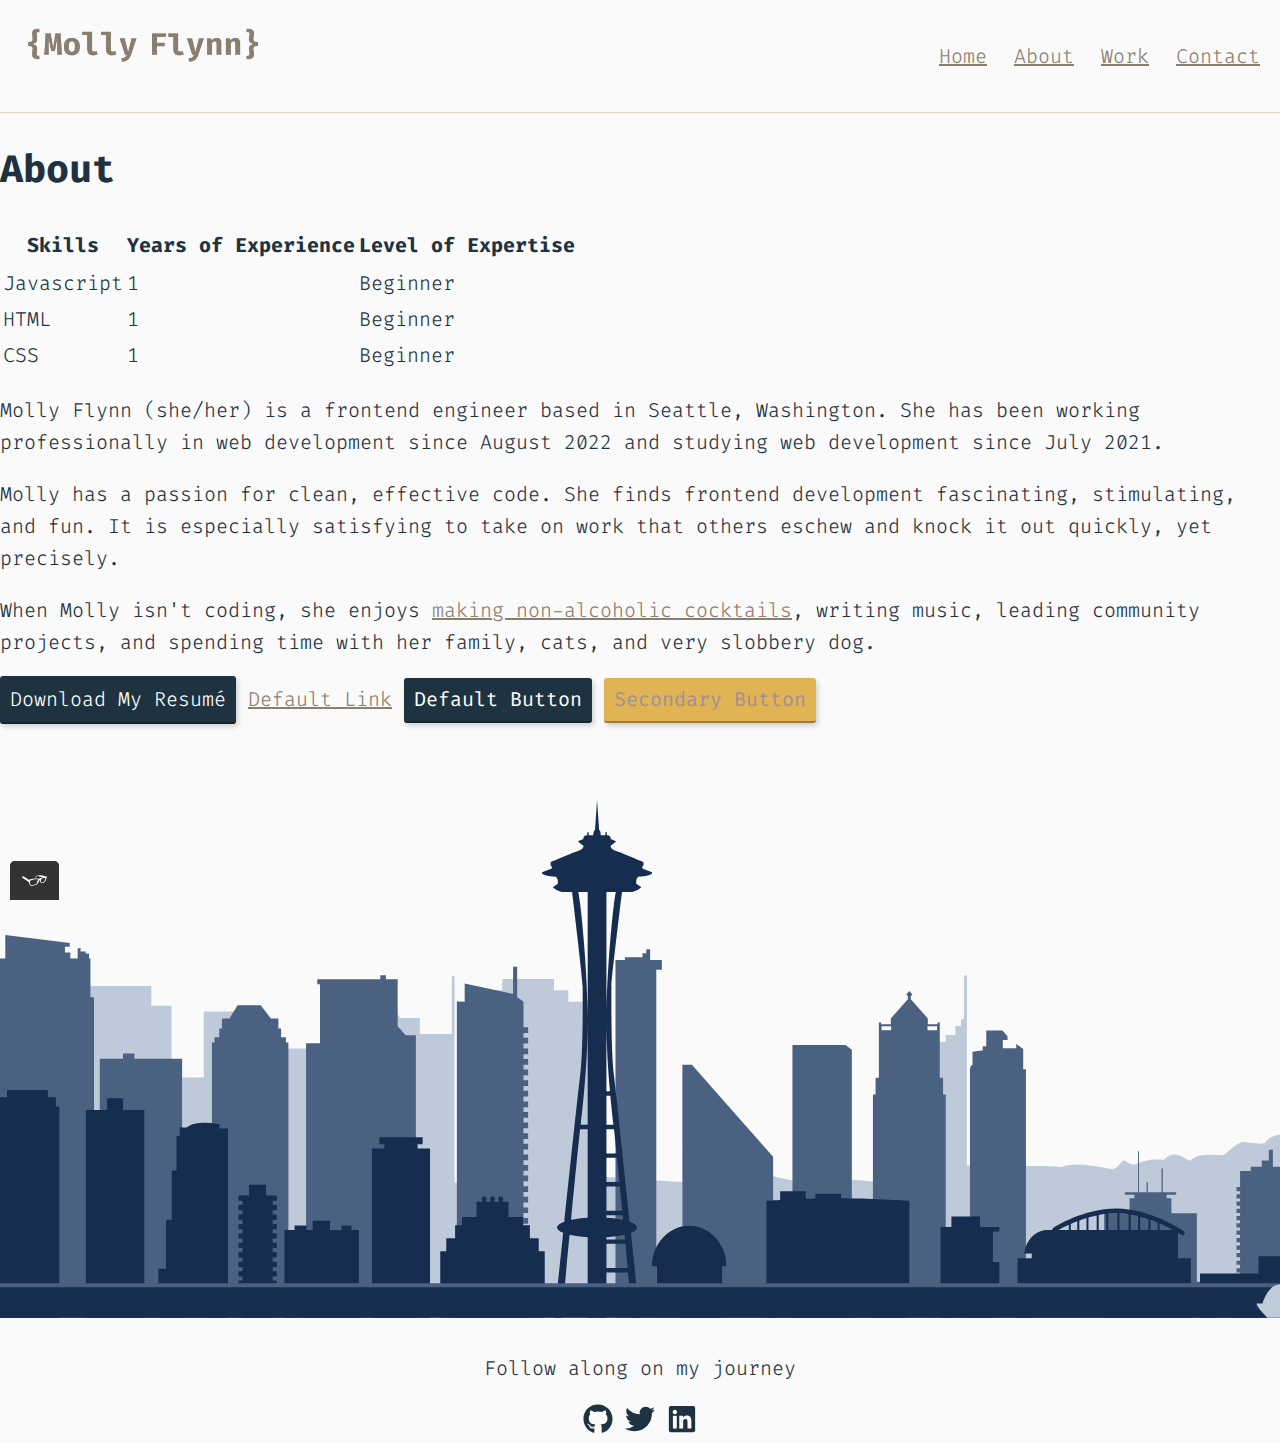
==== commit 695a56e2: "Updated About description on about.html" ====
--- a/about.html
+++ b/about.html
@@ -4,7 +4,7 @@
     <meta charset="UTF-8" />
     <meta http-equiv="X-UA-Compatible" content="IE=edge" />
     <meta name="viewport" content="width=device-width, initial-scale=1.0" />
-    <title>Molly Flynn - Portfolio</title>
+    <title>About Molly</title>
     <link rel="icon" type="image/x-icon" href="favicon.ico?v=2" />
     <link rel="stylesheet" type="text/css" href="./css/normalize.css" />
     <link rel="preconnect" href="https://fonts.googleapis.com" />
@@ -80,26 +80,23 @@
       </table>
       <div>
         <p>
-          As a Virgo, I understand organization and systems. As a queer woman, I
-          understand empathy and compassion. Throw in a passion for music, craft
-          beverages, and community leadership, and you have a person who can
-          balance the artistic, technical, and emotional aspects of working on a
-          dev team.
+          Molly Flynn (she/her) is a frontend engineer based in Seattle,
+          Washington. She has been working professionally in web development
+          since August 2022 and studying web development since July 2021.
         </p>
 
         <p>
-          I get most excited about working with teams that prioritize inclusion,
-          access, justice, and equity.
+          Molly has a passion for clean, effective code. She finds frontend
+          development fascinating, stimulating, and fun. It is especially
+          satisfying to take on work that others eschew and knock it out
+          quickly, yet precisely.
         </p>
-        <p>I also love my cats.</p>
         <p>
-          After a fruitful long term career in the leadership realm of the
-          specialty coffee industry, I am enjoying making the switch to a career
-          more in line with my personal career goals. I trained as a junior
-          engineer through the SheCodes Pro bootcamp. I graduated with full
-          certification in the Basics, Plus, Responsive, and React workshops.
-          While studying, I have served as an unofficial community organizer,
-          supporting other members of the SheCodes Pro team.
+          When Molly isn't coding, she enjoys
+          <a href="https://www.instagram.com/mollymakesdrinks/" target="_blank"
+            >making non-alcoholic cocktails</a
+          >, writing music, leading community projects, and spending time with
+          her family, cats, and very slobbery dog.
         </p>
         <a href="files/Molly-Flynn_Resume.pdf" class="button" download
           >Download My Resumé</a
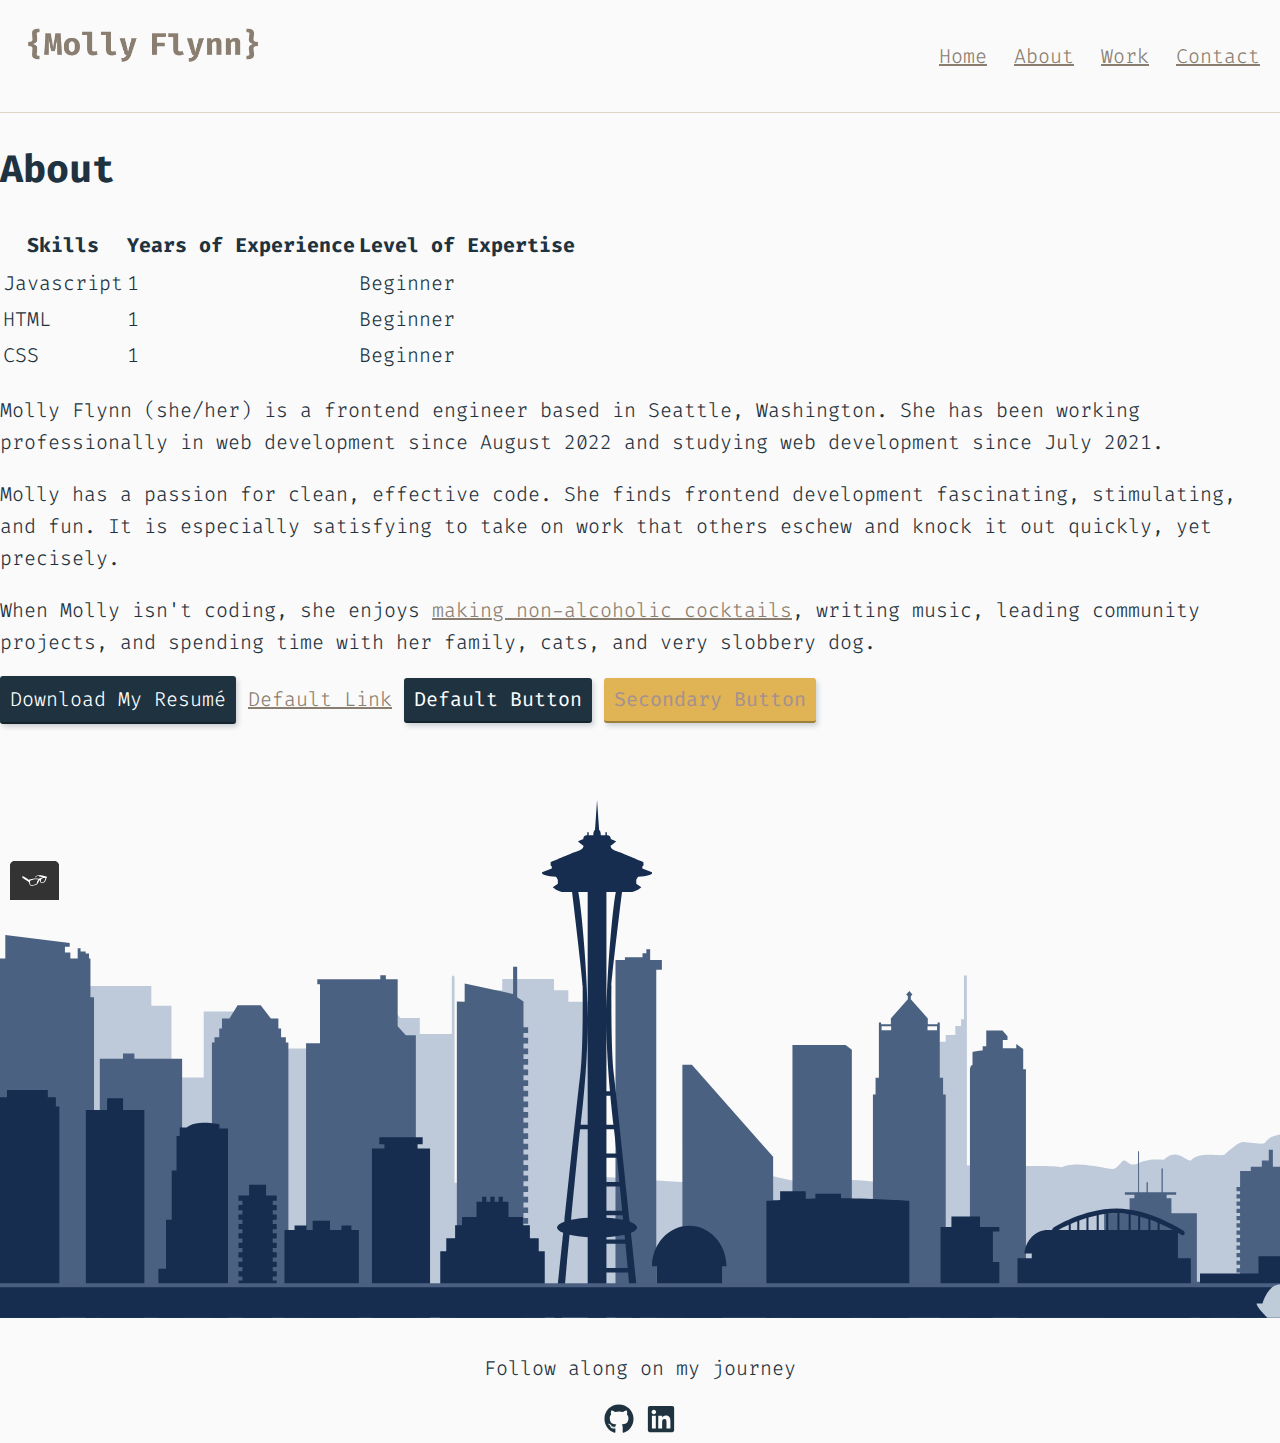
==== commit a8199b70: "Deleted twitter link/icon" ====
--- a/about.html
+++ b/about.html
@@ -846,19 +846,6 @@
               d="M165.9 397.4c0 2-2.3 3.6-5.2 3.6-3.3.3-5.6-1.3-5.6-3.6 0-2 2.3-3.6 5.2-3.6 3-.3 5.6 1.3 5.6 3.6zm-31.1-4.5c-.7 2 1.3 4.3 4.3 4.9 2.6 1 5.6 0 6.2-2s-1.3-4.3-4.3-5.2c-2.6-.7-5.5.3-6.2 2.3zm44.2-1.7c-2.9.7-4.9 2.6-4.6 4.9.3 2 2.9 3.3 5.9 2.6 2.9-.7 4.9-2.6 4.6-4.6-.3-1.9-3-3.2-5.9-2.9zM244.8 8C106.1 8 0 113.3 0 252c0 110.9 69.8 205.8 169.5 239.2 12.8 2.3 17.3-5.6 17.3-12.1 0-6.2-.3-40.4-.3-61.4 0 0-70 15-84.7-29.8 0 0-11.4-29.1-27.8-36.6 0 0-22.9-15.7 1.6-15.4 0 0 24.9 2 38.6 25.8 21.9 38.6 58.6 27.5 72.9 20.9 2.3-16 8.8-27.1 16-33.7-55.9-6.2-112.3-14.3-112.3-110.5 0-27.5 7.6-41.3 23.6-58.9-2.6-6.5-11.1-33.3 2.6-67.9 20.9-6.5 69 27 69 27 20-5.6 41.5-8.5 62.8-8.5s42.8 2.9 62.8 8.5c0 0 48.1-33.6 69-27 13.7 34.7 5.2 61.4 2.6 67.9 16 17.7 25.8 31.5 25.8 58.9 0 96.5-58.9 104.2-114.8 110.5 9.2 7.9 17 22.9 17 46.4 0 33.7-.3 75.4-.3 83.6 0 6.5 4.6 14.4 17.3 12.1C428.2 457.8 496 362.9 496 252 496 113.3 383.5 8 244.8 8zM97.2 352.9c-1.3 1-1 3.3.7 5.2 1.6 1.6 3.9 2.3 5.2 1 1.3-1 1-3.3-.7-5.2-1.6-1.6-3.9-2.3-5.2-1zm-10.8-8.1c-.7 1.3.3 2.9 2.3 3.9 1.6 1 3.6.7 4.3-.7.7-1.3-.3-2.9-2.3-3.9-2-.6-3.6-.3-4.3.7zm32.4 35.6c-1.6 1.3-1 4.3 1.3 6.2 2.3 2.3 5.2 2.6 6.5 1 1.3-1.3.7-4.3-1.3-6.2-2.2-2.3-5.2-2.6-6.5-1zm-11.4-14.7c-1.6 1-1.6 3.6 0 5.9 1.6 2.3 4.3 3.3 5.6 2.3 1.6-1.3 1.6-3.9 0-6.2-1.4-2.3-4-3.3-5.6-2z"
             /></svg
         ></a>
-        <a href="https://twitter.com/MollyFlynnHigh5" target="_blank"
-          ><span class="sr-only">Twitter icon</span
-          ><svg
-            width="30px"
-            height="30px"
-            xmlns="http://www.w3.org/2000/svg"
-            viewBox="0 0 512 512"
-          >
-            <!-- Font Awesome Pro 5.15.4 by @fontawesome - https://fontawesome.com License - https://fontawesome.com/license (Commercial License) -->
-            <path
-              d="M459.37 151.716c.325 4.548.325 9.097.325 13.645 0 138.72-105.583 298.558-298.558 298.558-59.452 0-114.68-17.219-161.137-47.106 8.447.974 16.568 1.299 25.34 1.299 49.055 0 94.213-16.568 130.274-44.832-46.132-.975-84.792-31.188-98.112-72.772 6.498.974 12.995 1.624 19.818 1.624 9.421 0 18.843-1.3 27.614-3.573-48.081-9.747-84.143-51.98-84.143-102.985v-1.299c13.969 7.797 30.214 12.67 47.431 13.319-28.264-18.843-46.781-51.005-46.781-87.391 0-19.492 5.197-37.36 14.294-52.954 51.655 63.675 129.3 105.258 216.365 109.807-1.624-7.797-2.599-15.918-2.599-24.04 0-57.828 46.782-104.934 104.934-104.934 30.213 0 57.502 12.67 76.67 33.137 23.715-4.548 46.456-13.32 66.599-25.34-7.798 24.366-24.366 44.833-46.132 57.827 21.117-2.273 41.584-8.122 60.426-16.243-14.292 20.791-32.161 39.308-52.628 54.253z"
-            /></svg
-        ></a>
         <a href="https://www.linkedin.com/in/mollymflynn/" target="_blank"
           ><span class="sr-only">LinkedIn icon</span
           ><svg
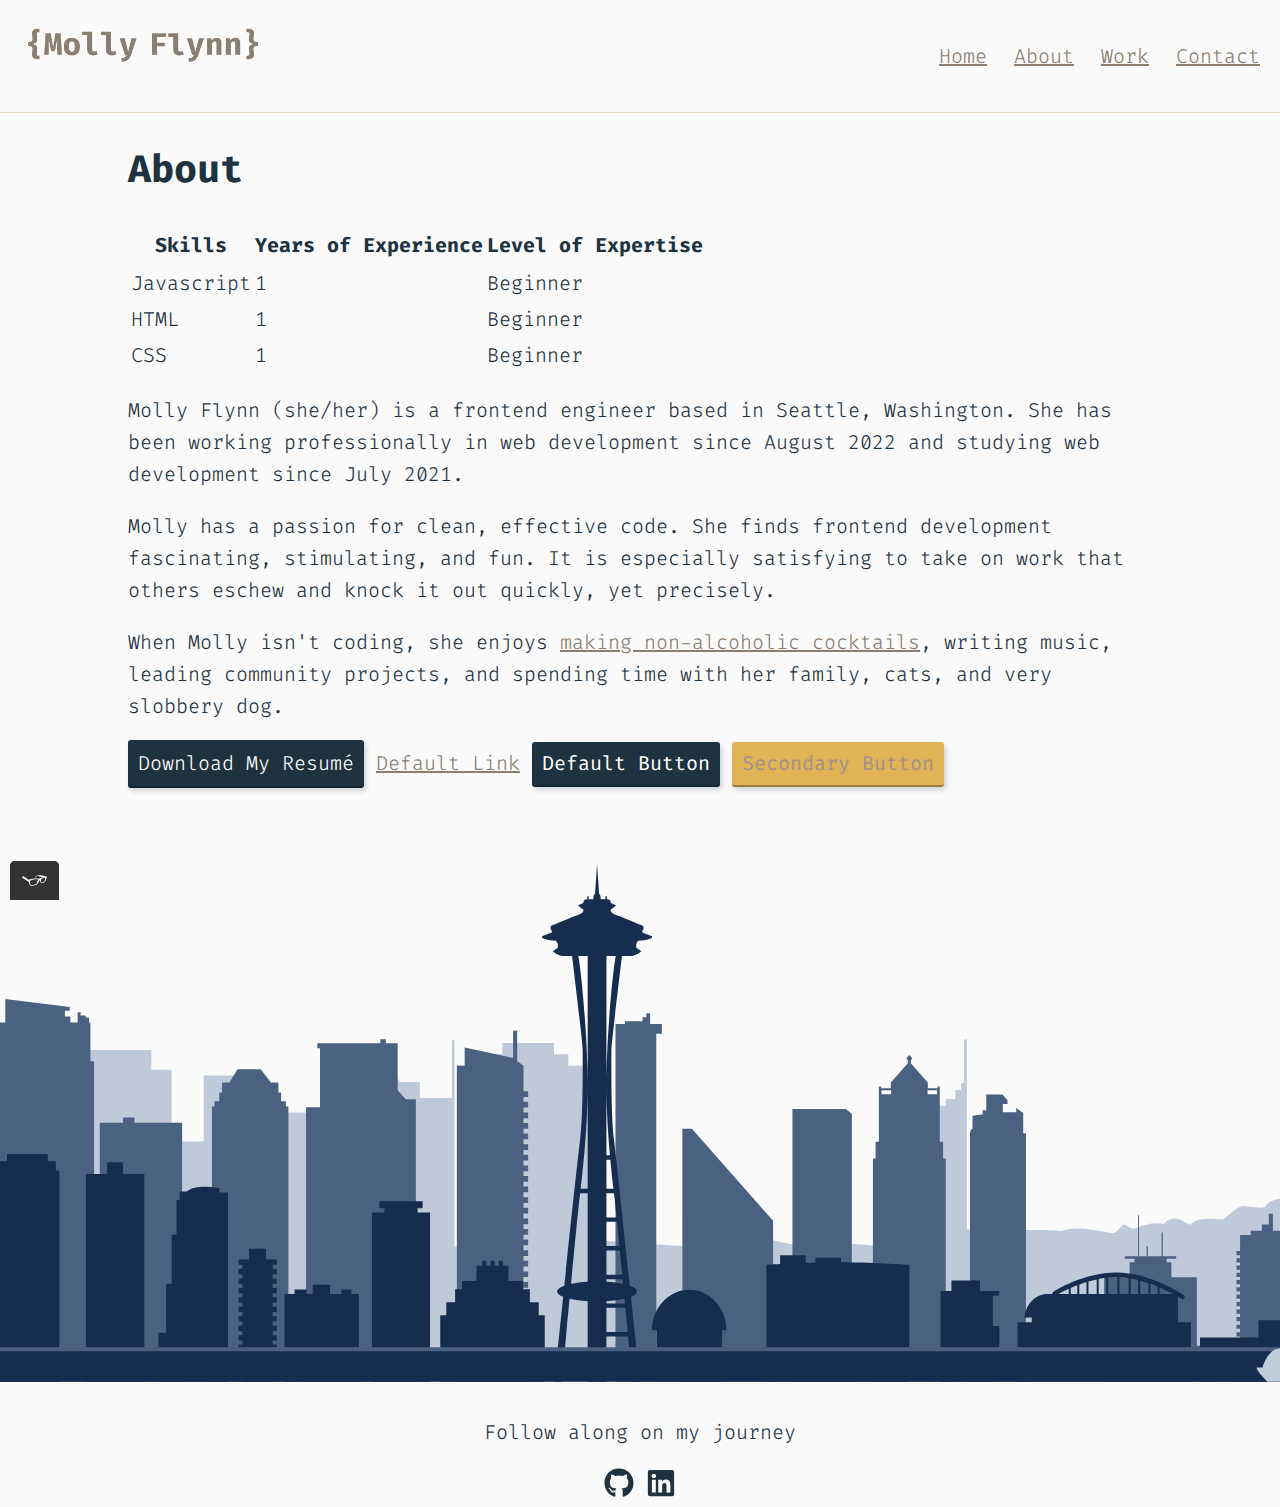
==== commit d9f290ee: "Made styling responsive" ====
--- a/about.html
+++ b/about.html
@@ -51,59 +51,63 @@
       </nav>
     </header>
     <div>
-      <h1>About</h1>
-      <table>
-        <tr>
-          <thead>
-            <th>Skills</th>
-            <th>Years of Experience</th>
-            <th>Level of Expertise</th>
-          </thead>
-        </tr>
-        <tbody>
+      <div class="container">
+        <h1>About</h1>
+        <table>
           <tr>
-            <td>Javascript</td>
-            <td>1</td>
-            <td>Beginner</td>
+            <thead>
+              <th>Skills</th>
+              <th>Years of Experience</th>
+              <th>Level of Expertise</th>
+            </thead>
           </tr>
-          <tr>
-            <td>HTML</td>
-            <td>1</td>
-            <td>Beginner</td>
-          </tr>
-          <tr>
-            <td>CSS</td>
-            <td>1</td>
-            <td>Beginner</td>
-          </tr>
-        </tbody>
-      </table>
-      <div>
-        <p>
-          Molly Flynn (she/her) is a frontend engineer based in Seattle,
-          Washington. She has been working professionally in web development
-          since August 2022 and studying web development since July 2021.
-        </p>
+          <tbody>
+            <tr>
+              <td>Javascript</td>
+              <td>1</td>
+              <td>Beginner</td>
+            </tr>
+            <tr>
+              <td>HTML</td>
+              <td>1</td>
+              <td>Beginner</td>
+            </tr>
+            <tr>
+              <td>CSS</td>
+              <td>1</td>
+              <td>Beginner</td>
+            </tr>
+          </tbody>
+        </table>
+        <div>
+          <p>
+            Molly Flynn (she/her) is a frontend engineer based in Seattle,
+            Washington. She has been working professionally in web development
+            since August 2022 and studying web development since July 2021.
+          </p>
 
-        <p>
-          Molly has a passion for clean, effective code. She finds frontend
-          development fascinating, stimulating, and fun. It is especially
-          satisfying to take on work that others eschew and knock it out
-          quickly, yet precisely.
-        </p>
-        <p>
-          When Molly isn't coding, she enjoys
-          <a href="https://www.instagram.com/mollymakesdrinks/" target="_blank"
-            >making non-alcoholic cocktails</a
-          >, writing music, leading community projects, and spending time with
-          her family, cats, and very slobbery dog.
-        </p>
-        <a href="files/Molly-Flynn_Resume.pdf" class="button" download
-          >Download My Resumé</a
-        >
-        <a href="#">Default Link</a>
-        <button type="button">Default Button</button>
-        <button class="button__secondary">Secondary Button</button>
+          <p>
+            Molly has a passion for clean, effective code. She finds frontend
+            development fascinating, stimulating, and fun. It is especially
+            satisfying to take on work that others eschew and knock it out
+            quickly, yet precisely.
+          </p>
+          <p>
+            When Molly isn't coding, she enjoys
+            <a
+              href="https://www.instagram.com/mollymakesdrinks/"
+              target="_blank"
+              >making non-alcoholic cocktails</a
+            >, writing music, leading community projects, and spending time with
+            her family, cats, and very slobbery dog.
+          </p>
+          <a href="files/Molly-Flynn_Resume.pdf" class="button" download
+            >Download My Resumé</a
+          >
+          <a href="#">Default Link</a>
+          <button type="button">Default Button</button>
+          <button class="button__secondary">Secondary Button</button>
+        </div>
       </div>
       <?xml version="1.0" encoding="UTF-8" standalone="no"?>
       <svg
--- a/css/style.production.css
+++ b/css/style.production.css
@@ -1,10 +1,3 @@
-/*
-* Prefixed by https://autoprefixer.github.io
-* PostCSS: v8.4.14,
-* Autoprefixer: v10.4.7
-* Browsers: last 4 version
-*/
-
 /*
 COLORS
 Offwhite: #fafafa (background)
@@ -17,7 +10,6 @@
 */
 
 * {
-  -webkit-box-sizing: border-box;
   box-sizing: border-box;
 }
 
@@ -31,8 +23,6 @@
 }
 
 .page-header {
-  display: -webkit-box;
-  display: -ms-flexbox;
   display: flex;
   width: 100%;
   padding: 20px;
@@ -41,16 +31,12 @@
 }
 
 .page-header__item {
-  -webkit-box-flex: 0;
-  -ms-flex: 0 1 200px;
   flex: 0 1 200px;
   width: 20%;
   height: 20%;
 }
 
 .page-header .page-header__item:last-child {
-  -webkit-box-flex: 1;
-  -ms-flex-positive: 1;
   flex-grow: 1;
   text-align: right;
 }
@@ -66,6 +52,11 @@
 
 h1 {
   font-size: 3vw;
+}
+
+.container {
+  padding-left: 10%;
+  padding-right: 10%;
 }
 
 .profile {
@@ -88,8 +79,6 @@
 
 a {
   color: #8a7e70;
-  -webkit-transition: all 200ms ease-in-out;
-  -o-transition: all 200ms ease-in-out;
   transition: all 200ms ease-in-out;
 }
 
@@ -120,10 +109,7 @@
   padding: 10px;
   border-radius: 3px;
   border-bottom: 2px solid rgba(0, 0, 0, 0.3);
-  -webkit-box-shadow: 2px 3px 5px rgba(30, 51, 63, 0.2);
   box-shadow: 2px 3px 5px rgba(30, 51, 63, 0.2);
-  -webkit-transition: all 200ms ease-in-out;
-  -o-transition: all 200ms ease-in-out;
   transition: all 200ms ease-in-out;
 }
 
@@ -136,10 +122,7 @@
   padding: 10px;
   border-radius: 3px;
   border-bottom: 2px solid rgba(0, 0, 0, 0.3);
-  -webkit-box-shadow: 2px 3px 5px rgba(30, 51, 63, 0.2);
   box-shadow: 2px 3px 5px rgba(30, 51, 63, 0.2);
-  -webkit-transition: all 200ms ease-in-out;
-  -o-transition: all 200ms ease-in-out;
   transition: all 200ms ease-in-out;
 }
 
@@ -159,20 +142,13 @@
 
 .page-footer {
   clear: both;
-  display: -webkit-box;
-  display: -ms-flexbox;
   display: flex;
-  -webkit-box-orient: vertical;
-  -webkit-box-direction: normal;
-  -ms-flex-direction: column;
   flex-direction: column;
   text-align: center;
 }
 
 svg {
   fill: #1e333f;
-  -webkit-transition: all 200ms ease-in-out;
-  -o-transition: all 200ms ease-in-out;
   transition: all 200ms ease-in-out;
 }
 
@@ -190,9 +166,7 @@
 }
 
 .grid {
-  display: -ms-grid;
   display: grid;
-  -ms-grid-columns: 1fr 20px 1fr 20px 1fr;
   grid-template-columns: 1fr 1fr 1fr;
   grid-gap: 20px;
 }
@@ -207,22 +181,11 @@
 }
 
 .space-needle {
-  -webkit-animation: 4s color-change infinite alternate linear;
   animation: 4s color-change infinite alternate linear;
 }
 
 .ship {
-  -webkit-animation: 30s go-sailing infinite alternate linear;
   animation: 30s go-sailing infinite alternate linear;
-}
-
-@-webkit-keyframes color-change {
-  0% {
-    fill: #0a1629;
-  }
-  100% {
-    fill: #8f9eb6;
-  }
 }
 
 @keyframes color-change {
@@ -234,39 +197,20 @@
   }
 }
 
-@-webkit-keyframes go-sailing {
-  50% {
-    -webkit-transform: translate(0%);
-    transform: translate(0%);
-  }
-  100% {
-    -webkit-transform: translate(50%);
-    transform: translate(50%);
-  }
-  0% {
-    -webkit-transform: translate(100%);
-    transform: translate(100%);
-  }
-}
-
 @keyframes go-sailing {
   50% {
-    -webkit-transform: translate(0%);
     transform: translate(0%);
   }
   100% {
-    -webkit-transform: translate(50%);
     transform: translate(50%);
   }
   0% {
-    -webkit-transform: translate(100%);
     transform: translate(100%);
   }
 }
 
 @media all and (max-width: 500px) {
   .grid {
-    -ms-grid-columns: 1fr;
     grid-template-columns: 1fr;
     grid-gap: 10px;
   }
@@ -281,13 +225,11 @@
 
 @media all and (max-width: 500px) {
   .grid {
-    -ms-grid-columns: 1fr;
     grid-template-columns: 1fr;
   }
 }
 @media all and (min-width: 500px) and (max-width: 750px) {
   .grid {
-    -ms-grid-columns: 1fr 10px 1fr;
     grid-template-columns: 1fr 1fr;
   }
 }
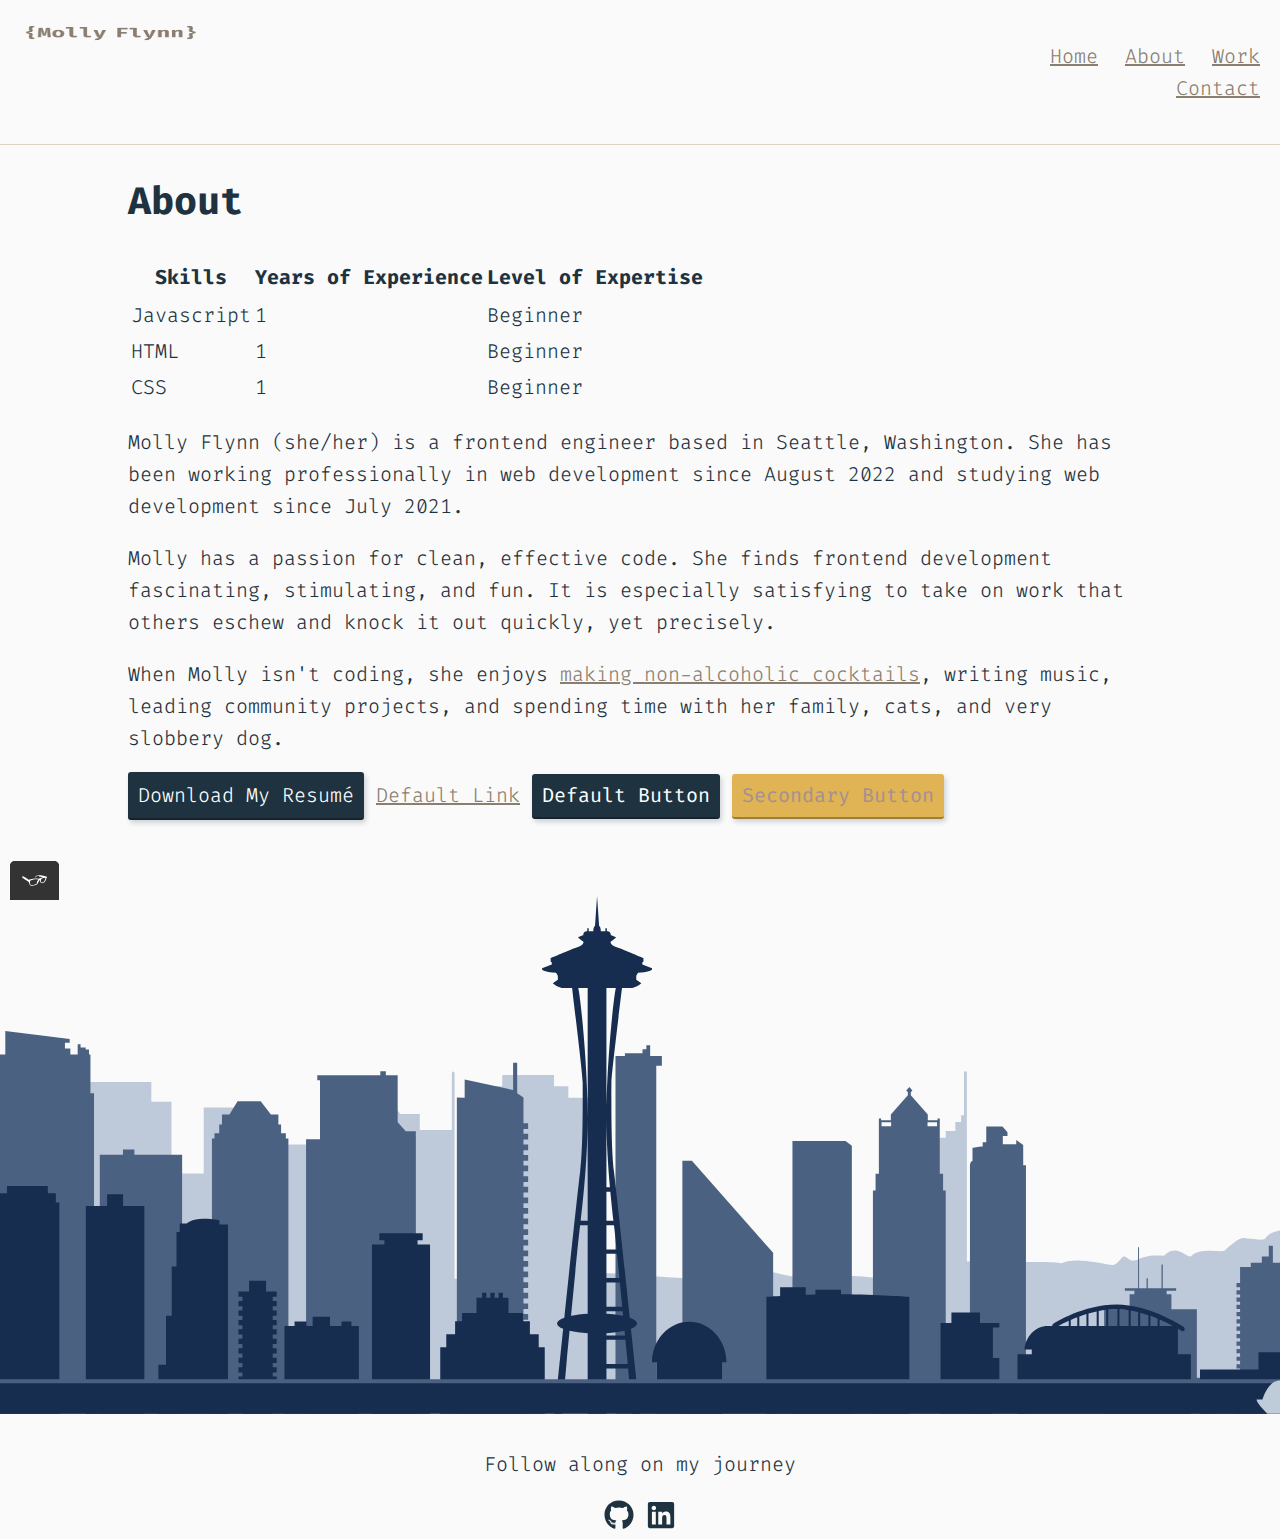
==== commit 4b68f8ac: "Two changes (see description)" ====
--- a/about.html
+++ b/about.html
@@ -17,11 +17,13 @@
   </head>
   <body>
     <header class="page-header">
-      <img
-        src="./img/molly-flynn_logo.png"
-        class="page-header__item"
-        alt="Molly Flynn logo"
-      />
+      <a href="index.html" role="menuitem">
+        <img
+          src="./img/molly-flynn_logo.png"
+          class="page-header__item"
+          alt="Molly Flynn logo"
+        />
+      </a>
       <nav class="main-navigation page-header__item">
         <ul role="menubar" class="navigation-list">
           <li role="presentation">
@@ -109,14 +111,14 @@
           <button class="button__secondary">Secondary Button</button>
         </div>
       </div>
-      <?xml version="1.0" encoding="UTF-8" standalone="no"?>
+      <xml version="1.0" encoding="UTF-8" standalone="no" />
       <svg
         version="1.1"
         id="svg2"
         xml:space="preserve"
         width="1600"
         height="600"
-        viewBox="0 0 1600 600"
+        viewbox="0 0 1600 600"
         sodipodi:docname="Seattle.svg"
         inkscape:version="1.1.2 (b8e25be8, 2022-02-05)"
         xmlns:inkscape="http://www.inkscape.org/namespaces/inkscape"
@@ -129,104 +131,104 @@
         xmlns:dc="http://purl.org/dc/elements/1.1/"
       >
         <metadata id="metadata8">
-          <rdf:RDF
-            ><cc:Work rdf:about=""
+          <rdf:rdf
+            ><cc:work rdf:about=""
               ><dc:format>image/svg+xml</dc:format
               ><dc:type
-                rdf:resource="http://purl.org/dc/dcmitype/StillImage" /></cc:Work
-          ></rdf:RDF>
+                rdf:resource="http://purl.org/dc/dcmitype/StillImage" /></cc:work
+          ></rdf:rdf>
         </metadata>
         <defs id="defs6">
-          <clipPath clipPathUnits="userSpaceOnUse" id="clipPath20">
+          <clippath clippathunits="userSpaceOnUse" id="clipPath20">
             <path
               d="m 4716.87,2350.63 h -8.82 v 13.51 c 0,0 -17.18,0 -27.85,0 0,-5.39 -0.55,-9.79 -1.42,-13.51 h -42.68 c -0.86,3.72 -1.41,8.12 -1.41,13.51 -10.67,0 -27.85,0 -27.85,0 v -13.51 h -8.83 v 13.51 c 0,0 -0.46,-0.03 -1.25,-0.03 -4.95,0 -22.89,1.4 -22.89,21.64 -5.57,0 -32.5,11.27 -32.5,11.27 0,0 15.78,14.4 33.74,23.79 0.62,5.63 -0.62,19.41 -41.48,31.94 -40.86,12.52 -157.55,57.45 -157.55,57.45 v 17.37 l 6.97,5.17 v 11.74 l -58.97,19.72 c 0,0 0,2.82 0,6.58 0,3.75 27.86,17.09 84.5,17.09 7.81,7.89 11.15,17.66 11.15,17.66 v 20.66 l -30.65,18.79 c 0,0 30.65,26.29 67.79,26.29 37.14,0 49.21,0 49.21,0 0,0 64.17,466.26 64.17,506.06 0,10.99 0.29,42.41 0.31,84.89 h -87.29 v -60.9 h -86.69 v -60.89 h -223.43 v -66.26 h -24.72 v 66.26 h -65.8 v 60.89 h -35.17 L 3854.8,3163.8 v 98.91 l -47.39,-1.03 v 977.27 c -2.8,-0.08 -5.66,-0.12 -8.6,-0.12 -1.75,0 -3.53,0.01 -5.34,0.05 v -802.34 -303.7 c 0,-6.22 -3.68,-11.26 -8.21,-11.26 -4.54,0 -8.22,5.04 -8.22,11.26 v 303.7 h -194.39 v -85.53 h -118.09 c 0,0 -4.11,-7.63 -16.04,-18.45 v -191.38 h -71.61 v -21.64 h -33.48 v 21.64 H 2961.2 v 26.79 h 16.48 v 319.38 h -84.48 v 27.85 h -107.15 v -31.97 h -15.45 v -28.85 h -28.85 v -47.39 h -16.49 v -53.58 h -45.32 l -61.82,-72.12 H 2478 l -23.81,34.72 h -181.53 v 355.68 H 2141.72 V 3569.77 H 2077.1 V 3284.1 h -122.28 v -106.68 h -369.04 v -147.67 h -8.7 v -27.07 h -20.3 v -11.6 h -30.93 v -17.4 h -17.4 v 56.07 h -44.47 v -32.87 h -32.86 v -30.93 h 29 v -20.3 l -390.52,-43.49 v 127.59 H 1000 v 1752.06 21.65 142.69 21.65 h 9.61 387.59 160.6 49.73 35.02 112.82 157.27 85.16 79.3 64.62 130.94 49.77 81.17 16.24 87.63 27.07 120.57 35.74 71.3 23.9 107.15 23.79 242.89 53.52 79.09 266.26 86.1 61.85 86.77 13.94 65.14 338.72 129.04 57.47 47.39 161.5 162.54 100.51 47.39 99.36 1.11 157.25 240.44 269.04 40.69 117.19 360.08 127.78 220.72 92.51 96.79 31.42 128.22 18.59 139.09 149.22 51.17 474.27 525.44 3.81 32.86 19.07 80.15 141.16 21.64 111.63 55.42 160.57 21.63 63.88 253.63 49.27 80.26 232.94 73.05 426.24 137.7 25.7 26.6 280.2 36.1 25.7 320 63.3 v -21.65 -142.69 -21.65 -803.07 c 0,0 -549.2,-311.13 -672.8,-373.98 -123.6,-62.85 -201.9,-58.72 -259.6,-79.33 -28.9,-10.31 -58.7,-15.46 -91.72,-15.46 -32.97,0 -69.03,5.15 -110.24,15.46 -82.42,20.61 -552.22,333.8 -581.07,350.29 -25.8,14.74 -81.27,29.49 -113.34,29.49 -3.78,0 -7.24,-0.21 -10.29,-0.64 -28.84,-4.12 -78.3,-20.61 -98.91,-37.09 -8.53,-6.83 -24.84,-10.83 -44.24,-10.83 -27.45,0 -61.07,8 -87.63,27.31 -45.33,32.97 -41.21,78.3 -82.42,86.55 -41.21,8.23 -107.15,8.23 -140.12,53.57 -4.49,3.37 -14.82,4.6 -27.95,4.6 -35.03,0 -90.06,-8.72 -108.04,-8.72 -24.73,0 -86.55,49.45 -107.15,65.94 -4.49,3.58 -14.24,4.63 -27.31,4.63 -9.24,0 -20.14,-0.52 -32,-1.05 -11.86,-0.52 -24.69,-1.05 -37.8,-1.05 -40.44,0 -83.51,5 -108.94,30.43 -1.02,0.11 -2.04,0.17 -3.07,0.17 -12.44,0 -25.87,-7.93 -41.33,-15.86 -15.47,-7.93 -32.97,-15.86 -53.56,-15.86 -19.3,0 -41.31,6.97 -66.89,27.43 -13.68,0 -26.2,-0.21 -38.19,-0.21 -36.69,0 -68.26,2.02 -111.84,18.44 v -63.91 h -5.78 v 66.01 l -0.79,0.28 c -10.74,4.3 -19.86,5.98 -27.76,5.98 -14.29,0 -24.56,-5.52 -33.11,-11.04 -8.56,-5.51 -15.39,-11.03 -22.82,-11.03 -4.65,0 -9.53,2.16 -15.21,7.84 -25.24,25.25 -34.71,37.87 -58.77,37.87 -3.44,0 -7.17,-0.26 -11.29,-0.78 -22.89,-2.86 -123.25,-23.6 -204.55,-23.6 -35.79,0 -67.9,4.02 -88.05,15.36 -21.19,-5.3 -82.45,-6.81 -145.57,-6.81 -24.49,0 -49.26,0.23 -72.07,0.55 v -523.26 h -16.49 v -108.17 l -42.24,-27.82 v 23.69 h -81.39 v -45.33 h 28.33 v -20.09 l -30.39,-30.39 h -98.39 v 85 h -21.64 c 0,0 0,15.45 0,23.18 -24.72,0 -61.81,7.73 -61.81,7.73 0,0 0,38.63 0,69.54 -10.82,0 -15.46,15.45 -15.46,30.91 0,15.45 0,43.27 0,43.27 v 467.76 c -6.17,-0.03 -12.38,-0.04 -18.59,-0.05 v -630.46 -72.72 -49.1 -35.71 -236.09 h -17.54 v 236.09 h -17.53 v 35.71 h -35.06 v 49.1 h -58.09 v 35.72 h -36.11 V 3375.08 H 6722 v 9.36 h -59.22 v -31.74 l -103.04,-103.03 v -16.44 l 9.76,-9.76 -18.73,-18.73 -18.73,18.73 9.76,9.76 v 16.44 l -103.04,103.03 v 31.74 h -59.22 v -9.36 h -13.37 v 298.31 h -20.07 v 89.95 h -16.05 v 470.29 c -36.88,-4.19 -79.59,-8.55 -122.6,-8.55 -1.73,0 -3.46,0.01 -5.18,0.02 v -703.57 l -37.99,-25.06 h -322.09 v 730.62 c -40.79,-7.13 -80.99,-15.26 -117.19,-22.92 v -104.55 l -492.48,-496.88 h -57.69 v 49.17 584 c -45.65,-2.34 -99.73,-5.45 -158.36,-8.94 V 3089.63 h 34 v -52.55 h -34 -37.08 v -14.68 -42.5 h -23.18 v 21.25 h -23.19 v 21.25 h -106.63 v 14.68 h -57.18 v 693.41 c -3.93,-31.01 -7.17,-55.75 -9.42,-71.74 -18.95,-134.57 -15.16,-441.61 -15.16,-481.42 0,-39.8 64.17,-506.06 64.17,-506.06 0,0 12.08,0 49.21,0 37.15,0 67.79,-26.29 67.79,-26.29 l -30.64,-18.79 v -20.66 c 0,0 3.34,-9.77 11.14,-17.66 56.64,0 84.5,-13.34 84.5,-17.09 0,-3.76 0,-6.58 0,-6.58 l -58.97,-19.72 v -11.74 l 6.97,-5.17 v -17.37 c 0,0 -116.69,-44.93 -157.55,-57.45 -40.85,-12.53 -42.09,-26.31 -41.47,-31.94 17.95,-9.39 33.73,-23.79 33.73,-23.79 0,0 -26.92,-11.27 -32.5,-11.27 0,-20.25 -17.94,-21.64 -22.89,-21.64 -0.79,0 -1.25,0.03 -1.25,0.03 v -13.51 m -2.57,1395.46 V 3367.1 2671.27 h 56.87 c -17.06,70.13 -56.87,434.04 -56.87,695.83 0,130.21 10.16,267.41 21.31,378.99 h -21.31 m -115.56,-483.87 c -8,-245.39 -40.15,-529.8 -55.02,-590.95 h 56.86 v 590.95 h -1.84 m 2062.39,154.77 v -21.4 h 57.97 v 21.4 h -57.97 m -278.68,0 v -21.4 h 57.96 v 21.4 h -57.96 M 4714.3,3926.46 v -156.6 h 23.73 c 6.75,64.7 13.61,119.18 18.61,156.6 h -42.34 m 0,154.63 v -130.87 h 45.57 c 1.29,9.34 2.34,16.76 3.08,21.89 1.04,7.29 3.24,25.66 6.26,51.8 v 57.18 h -54.91 m 54.91,130.98 c -18.4,-1.1 -36.72,-2.18 -54.91,-3.24 v -103.98 h 54.91 v 107.22"
               id="path18"
             />
-          </clipPath>
-          <clipPath clipPathUnits="userSpaceOnUse" id="clipPath26">
+          </clippath>
+          <clippath clippathunits="userSpaceOnUse" id="clipPath26">
             <path
               d="m 993.602,3000 h 4300.8 v 1972.8 h -4300.8 z"
               id="path24"
             />
-          </clipPath>
-          <clipPath clipPathUnits="userSpaceOnUse" id="clipPath38">
+          </clippath>
+          <clippath clippathunits="userSpaceOnUse" id="clipPath38">
             <path
               d="m 4716.87,2350.63 h -8.82 v 13.51 c 0,0 -17.18,0 -27.85,0 0,-5.39 -0.55,-9.79 -1.42,-13.51 h -42.68 c -0.86,3.72 -1.41,8.12 -1.41,13.51 -10.67,0 -27.85,0 -27.85,0 v -13.51 h -8.83 v 13.51 c 0,0 -0.46,-0.03 -1.25,-0.03 -4.95,0 -22.89,1.4 -22.89,21.64 -5.57,0 -32.5,11.27 -32.5,11.27 0,0 15.78,14.4 33.74,23.79 0.62,5.63 -0.62,19.41 -41.48,31.94 -40.86,12.52 -157.55,57.45 -157.55,57.45 v 17.37 l 6.97,5.17 v 11.74 l -58.97,19.72 c 0,0 0,2.82 0,6.58 0,3.75 27.86,17.09 84.5,17.09 7.81,7.89 11.15,17.66 11.15,17.66 v 20.66 l -30.65,18.79 c 0,0 30.65,26.29 67.79,26.29 37.14,0 49.21,0 49.21,0 0,0 64.17,466.26 64.17,506.06 0,10.99 0.29,42.41 0.31,84.89 h -87.29 v -60.9 h -86.69 v -60.89 h -223.43 v -66.26 h -24.72 v 66.26 h -65.8 v 60.89 h -35.17 L 3854.8,3163.8 v 98.91 l -47.39,-1.03 v 977.27 c -2.8,-0.08 -5.66,-0.12 -8.6,-0.12 -1.75,0 -3.53,0.01 -5.34,0.05 v -802.34 -303.7 c 0,-6.22 -3.68,-11.26 -8.21,-11.26 -4.54,0 -8.22,5.04 -8.22,11.26 v 303.7 h -194.39 v -85.53 h -118.09 c 0,0 -4.11,-7.63 -16.04,-18.45 v -191.38 h -71.61 v -21.64 h -33.48 v 21.64 H 2961.2 v 26.79 h 16.48 v 319.38 h -84.48 v 27.85 h -107.15 v -31.97 h -15.45 v -28.85 h -28.85 v -47.39 h -16.49 v -53.58 h -45.32 l -61.82,-72.12 H 2478 l -23.81,34.72 h -181.53 v 355.68 H 2141.72 V 3569.77 H 2077.1 V 3284.1 h -122.28 v -106.68 h -369.04 v -147.67 h -8.7 v -27.07 h -20.3 v -11.6 h -30.93 v -17.4 h -17.4 v 56.07 h -44.47 v -32.87 h -32.86 v -30.93 h 29 v -20.3 l -390.52,-43.49 v 127.59 H 1000 v 1752.06 21.65 142.69 21.65 h 9.61 387.59 160.6 49.73 35.02 112.82 157.27 85.16 79.3 64.62 130.94 49.77 81.17 16.24 87.63 27.07 120.57 35.74 71.3 23.9 107.15 23.79 242.89 53.52 79.09 266.26 86.1 61.85 86.77 13.94 65.14 338.72 129.04 57.47 47.39 161.5 162.54 100.51 47.39 99.36 1.11 157.25 240.44 269.04 40.69 117.19 360.08 127.78 220.72 92.51 96.79 31.42 128.22 18.59 139.09 149.22 51.17 474.27 525.44 3.81 32.86 19.07 80.15 141.16 21.64 111.63 55.42 160.57 21.63 63.88 253.63 49.27 80.26 232.94 73.05 426.24 137.7 25.7 26.6 280.2 36.1 25.7 320 63.3 v -21.65 -142.69 -21.65 -803.07 c 0,0 -549.2,-311.13 -672.8,-373.98 -123.6,-62.85 -201.9,-58.72 -259.6,-79.33 -28.9,-10.31 -58.7,-15.46 -91.72,-15.46 -32.97,0 -69.03,5.15 -110.24,15.46 -82.42,20.61 -552.22,333.8 -581.07,350.29 -25.8,14.74 -81.27,29.49 -113.34,29.49 -3.78,0 -7.24,-0.21 -10.29,-0.64 -28.84,-4.12 -78.3,-20.61 -98.91,-37.09 -8.53,-6.83 -24.84,-10.83 -44.24,-10.83 -27.45,0 -61.07,8 -87.63,27.31 -45.33,32.97 -41.21,78.3 -82.42,86.55 -41.21,8.23 -107.15,8.23 -140.12,53.57 -4.49,3.37 -14.82,4.6 -27.95,4.6 -35.03,0 -90.06,-8.72 -108.04,-8.72 -24.73,0 -86.55,49.45 -107.15,65.94 -4.49,3.58 -14.24,4.63 -27.31,4.63 -9.24,0 -20.14,-0.52 -32,-1.05 -11.86,-0.52 -24.69,-1.05 -37.8,-1.05 -40.44,0 -83.51,5 -108.94,30.43 -1.02,0.11 -2.04,0.17 -3.07,0.17 -12.44,0 -25.87,-7.93 -41.33,-15.86 -15.47,-7.93 -32.97,-15.86 -53.56,-15.86 -19.3,0 -41.31,6.97 -66.89,27.43 -13.68,0 -26.2,-0.21 -38.19,-0.21 -36.69,0 -68.26,2.02 -111.84,18.44 v -63.91 h -5.78 v 66.01 l -0.79,0.28 c -10.74,4.3 -19.86,5.98 -27.76,5.98 -14.29,0 -24.56,-5.52 -33.11,-11.04 -8.56,-5.51 -15.39,-11.03 -22.82,-11.03 -4.65,0 -9.53,2.16 -15.21,7.84 -25.24,25.25 -34.71,37.87 -58.77,37.87 -3.44,0 -7.17,-0.26 -11.29,-0.78 -22.89,-2.86 -123.25,-23.6 -204.55,-23.6 -35.79,0 -67.9,4.02 -88.05,15.36 -21.19,-5.3 -82.45,-6.81 -145.57,-6.81 -24.49,0 -49.26,0.23 -72.07,0.55 v -523.26 h -16.49 v -108.17 l -42.24,-27.82 v 23.69 h -81.39 v -45.33 h 28.33 v -20.09 l -30.39,-30.39 h -98.39 v 85 h -21.64 c 0,0 0,15.45 0,23.18 -24.72,0 -61.81,7.73 -61.81,7.73 0,0 0,38.63 0,69.54 -10.82,0 -15.46,15.45 -15.46,30.91 0,15.45 0,43.27 0,43.27 v 467.76 c -6.17,-0.03 -12.38,-0.04 -18.59,-0.05 v -630.46 -72.72 -49.1 -35.71 -236.09 h -17.54 v 236.09 h -17.53 v 35.71 h -35.06 v 49.1 h -58.09 v 35.72 h -36.11 V 3375.08 H 6722 v 9.36 h -59.22 v -31.74 l -103.04,-103.03 v -16.44 l 9.76,-9.76 -18.73,-18.73 -18.73,18.73 9.76,9.76 v 16.44 l -103.04,103.03 v 31.74 h -59.22 v -9.36 h -13.37 v 298.31 h -20.07 v 89.95 h -16.05 v 470.29 c -36.88,-4.19 -79.59,-8.55 -122.6,-8.55 -1.73,0 -3.46,0.01 -5.18,0.02 v -703.57 l -37.99,-25.06 h -322.09 v 730.62 c -40.79,-7.13 -80.99,-15.26 -117.19,-22.92 v -104.55 l -492.48,-496.88 h -57.69 v 49.17 584 c -45.65,-2.34 -99.73,-5.45 -158.36,-8.94 V 3089.63 h 34 v -52.55 h -34 -37.08 v -14.68 -42.5 h -23.18 v 21.25 h -23.19 v 21.25 h -106.63 v 14.68 h -57.18 v 693.41 c -3.93,-31.01 -7.17,-55.75 -9.42,-71.74 -18.95,-134.57 -15.16,-441.61 -15.16,-481.42 0,-39.8 64.17,-506.06 64.17,-506.06 0,0 12.08,0 49.21,0 37.15,0 67.79,-26.29 67.79,-26.29 l -30.64,-18.79 v -20.66 c 0,0 3.34,-9.77 11.14,-17.66 56.64,0 84.5,-13.34 84.5,-17.09 0,-3.76 0,-6.58 0,-6.58 l -58.97,-19.72 v -11.74 l 6.97,-5.17 v -17.37 c 0,0 -116.69,-44.93 -157.55,-57.45 -40.85,-12.53 -42.09,-26.31 -41.47,-31.94 17.95,-9.39 33.73,-23.79 33.73,-23.79 0,0 -26.92,-11.27 -32.5,-11.27 0,-20.25 -17.94,-21.64 -22.89,-21.64 -0.79,0 -1.25,0.03 -1.25,0.03 v -13.51 m -2.57,1395.46 V 3367.1 2671.27 h 56.87 c -17.06,70.13 -56.87,434.04 -56.87,695.83 0,130.21 10.16,267.41 21.31,378.99 h -21.31 m -115.56,-483.87 c -8,-245.39 -40.15,-529.8 -55.02,-590.95 h 56.86 v 590.95 h -1.84 m 2062.39,154.77 v -21.4 h 57.97 v 21.4 h -57.97 m -278.68,0 v -21.4 h 57.96 v 21.4 h -57.96 M 4714.3,3926.46 v -156.6 h 23.73 c 6.75,64.7 13.61,119.18 18.61,156.6 h -42.34 m 0,154.63 v -130.87 h 45.57 c 1.29,9.34 2.34,16.76 3.08,21.89 1.04,7.29 3.24,25.66 6.26,51.8 v 57.18 h -54.91 m 54.91,130.98 c -18.4,-1.1 -36.72,-2.18 -54.91,-3.24 v -103.98 h 54.91 v 107.22"
               id="path36"
             />
-          </clipPath>
-          <clipPath clipPathUnits="userSpaceOnUse" id="clipPath44">
+          </clippath>
+          <clippath clippathunits="userSpaceOnUse" id="clipPath44">
             <path d="M 5280,3326.4 H 7435.2 V 4972.8 H 5280 Z" id="path42" />
-          </clipPath>
-          <clipPath clipPathUnits="userSpaceOnUse" id="clipPath56">
+          </clippath>
+          <clippath clippathunits="userSpaceOnUse" id="clipPath56">
             <path
               d="m 4716.87,2350.63 h -8.82 v 13.51 c 0,0 -17.18,0 -27.85,0 0,-5.39 -0.55,-9.79 -1.42,-13.51 h -42.68 c -0.86,3.72 -1.41,8.12 -1.41,13.51 -10.67,0 -27.85,0 -27.85,0 v -13.51 h -8.83 v 13.51 c 0,0 -0.46,-0.03 -1.25,-0.03 -4.95,0 -22.89,1.4 -22.89,21.64 -5.57,0 -32.5,11.27 -32.5,11.27 0,0 15.78,14.4 33.74,23.79 0.62,5.63 -0.62,19.41 -41.48,31.94 -40.86,12.52 -157.55,57.45 -157.55,57.45 v 17.37 l 6.97,5.17 v 11.74 l -58.97,19.72 c 0,0 0,2.82 0,6.58 0,3.75 27.86,17.09 84.5,17.09 7.81,7.89 11.15,17.66 11.15,17.66 v 20.66 l -30.65,18.79 c 0,0 30.65,26.29 67.79,26.29 37.14,0 49.21,0 49.21,0 0,0 64.17,466.26 64.17,506.06 0,10.99 0.29,42.41 0.31,84.89 h -87.29 v -60.9 h -86.69 v -60.89 h -223.43 v -66.26 h -24.72 v 66.26 h -65.8 v 60.89 h -35.17 L 3854.8,3163.8 v 98.91 l -47.39,-1.03 v 977.27 c -2.8,-0.08 -5.66,-0.12 -8.6,-0.12 -1.75,0 -3.53,0.01 -5.34,0.05 v -802.34 -303.7 c 0,-6.22 -3.68,-11.26 -8.21,-11.26 -4.54,0 -8.22,5.04 -8.22,11.26 v 303.7 h -194.39 v -85.53 h -118.09 c 0,0 -4.11,-7.63 -16.04,-18.45 v -191.38 h -71.61 v -21.64 h -33.48 v 21.64 H 2961.2 v 26.79 h 16.48 v 319.38 h -84.48 v 27.85 h -107.15 v -31.97 h -15.45 v -28.85 h -28.85 v -47.39 h -16.49 v -53.58 h -45.32 l -61.82,-72.12 H 2478 l -23.81,34.72 h -181.53 v 355.68 H 2141.72 V 3569.77 H 2077.1 V 3284.1 h -122.28 v -106.68 h -369.04 v -147.67 h -8.7 v -27.07 h -20.3 v -11.6 h -30.93 v -17.4 h -17.4 v 56.07 h -44.47 v -32.87 h -32.86 v -30.93 h 29 v -20.3 l -390.52,-43.49 v 127.59 H 1000 v 1752.06 21.65 142.69 21.65 h 9.61 387.59 160.6 49.73 35.02 112.82 157.27 85.16 79.3 64.62 130.94 49.77 81.17 16.24 87.63 27.07 120.57 35.74 71.3 23.9 107.15 23.79 242.89 53.52 79.09 266.26 86.1 61.85 86.77 13.94 65.14 338.72 129.04 57.47 47.39 161.5 162.54 100.51 47.39 99.36 1.11 157.25 240.44 269.04 40.69 117.19 360.08 127.78 220.72 92.51 96.79 31.42 128.22 18.59 139.09 149.22 51.17 474.27 525.44 3.81 32.86 19.07 80.15 141.16 21.64 111.63 55.42 160.57 21.63 63.88 253.63 49.27 80.26 232.94 73.05 426.24 137.7 25.7 26.6 280.2 36.1 25.7 320 63.3 v -21.65 -142.69 -21.65 -803.07 c 0,0 -549.2,-311.13 -672.8,-373.98 -123.6,-62.85 -201.9,-58.72 -259.6,-79.33 -28.9,-10.31 -58.7,-15.46 -91.72,-15.46 -32.97,0 -69.03,5.15 -110.24,15.46 -82.42,20.61 -552.22,333.8 -581.07,350.29 -25.8,14.74 -81.27,29.49 -113.34,29.49 -3.78,0 -7.24,-0.21 -10.29,-0.64 -28.84,-4.12 -78.3,-20.61 -98.91,-37.09 -8.53,-6.83 -24.84,-10.83 -44.24,-10.83 -27.45,0 -61.07,8 -87.63,27.31 -45.33,32.97 -41.21,78.3 -82.42,86.55 -41.21,8.23 -107.15,8.23 -140.12,53.57 -4.49,3.37 -14.82,4.6 -27.95,4.6 -35.03,0 -90.06,-8.72 -108.04,-8.72 -24.73,0 -86.55,49.45 -107.15,65.94 -4.49,3.58 -14.24,4.63 -27.31,4.63 -9.24,0 -20.14,-0.52 -32,-1.05 -11.86,-0.52 -24.69,-1.05 -37.8,-1.05 -40.44,0 -83.51,5 -108.94,30.43 -1.02,0.11 -2.04,0.17 -3.07,0.17 -12.44,0 -25.87,-7.93 -41.33,-15.86 -15.47,-7.93 -32.97,-15.86 -53.56,-15.86 -19.3,0 -41.31,6.97 -66.89,27.43 -13.68,0 -26.2,-0.21 -38.19,-0.21 -36.69,0 -68.26,2.02 -111.84,18.44 v -63.91 h -5.78 v 66.01 l -0.79,0.28 c -10.74,4.3 -19.86,5.98 -27.76,5.98 -14.29,0 -24.56,-5.52 -33.11,-11.04 -8.56,-5.51 -15.39,-11.03 -22.82,-11.03 -4.65,0 -9.53,2.16 -15.21,7.84 -25.24,25.25 -34.71,37.87 -58.77,37.87 -3.44,0 -7.17,-0.26 -11.29,-0.78 -22.89,-2.86 -123.25,-23.6 -204.55,-23.6 -35.79,0 -67.9,4.02 -88.05,15.36 -21.19,-5.3 -82.45,-6.81 -145.57,-6.81 -24.49,0 -49.26,0.23 -72.07,0.55 v -523.26 h -16.49 v -108.17 l -42.24,-27.82 v 23.69 h -81.39 v -45.33 h 28.33 v -20.09 l -30.39,-30.39 h -98.39 v 85 h -21.64 c 0,0 0,15.45 0,23.18 -24.72,0 -61.81,7.73 -61.81,7.73 0,0 0,38.63 0,69.54 -10.82,0 -15.46,15.45 -15.46,30.91 0,15.45 0,43.27 0,43.27 v 467.76 c -6.17,-0.03 -12.38,-0.04 -18.59,-0.05 v -630.46 -72.72 -49.1 -35.71 -236.09 h -17.54 v 236.09 h -17.53 v 35.71 h -35.06 v 49.1 h -58.09 v 35.72 h -36.11 V 3375.08 H 6722 v 9.36 h -59.22 v -31.74 l -103.04,-103.03 v -16.44 l 9.76,-9.76 -18.73,-18.73 -18.73,18.73 9.76,9.76 v 16.44 l -103.04,103.03 v 31.74 h -59.22 v -9.36 h -13.37 v 298.31 h -20.07 v 89.95 h -16.05 v 470.29 c -36.88,-4.19 -79.59,-8.55 -122.6,-8.55 -1.73,0 -3.46,0.01 -5.18,0.02 v -703.57 l -37.99,-25.06 h -322.09 v 730.62 c -40.79,-7.13 -80.99,-15.26 -117.19,-22.92 v -104.55 l -492.48,-496.88 h -57.69 v 49.17 584 c -45.65,-2.34 -99.73,-5.45 -158.36,-8.94 V 3089.63 h 34 v -52.55 h -34 -37.08 v -14.68 -42.5 h -23.18 v 21.25 h -23.19 v 21.25 h -106.63 v 14.68 h -57.18 v 693.41 c -3.93,-31.01 -7.17,-55.75 -9.42,-71.74 -18.95,-134.57 -15.16,-441.61 -15.16,-481.42 0,-39.8 64.17,-506.06 64.17,-506.06 0,0 12.08,0 49.21,0 37.15,0 67.79,-26.29 67.79,-26.29 l -30.64,-18.79 v -20.66 c 0,0 3.34,-9.77 11.14,-17.66 56.64,0 84.5,-13.34 84.5,-17.09 0,-3.76 0,-6.58 0,-6.58 l -58.97,-19.72 v -11.74 l 6.97,-5.17 v -17.37 c 0,0 -116.69,-44.93 -157.55,-57.45 -40.85,-12.53 -42.09,-26.31 -41.47,-31.94 17.95,-9.39 33.73,-23.79 33.73,-23.79 0,0 -26.92,-11.27 -32.5,-11.27 0,-20.25 -17.94,-21.64 -22.89,-21.64 -0.79,0 -1.25,0.03 -1.25,0.03 v -13.51 m -2.57,1395.46 V 3367.1 2671.27 h 56.87 c -17.06,70.13 -56.87,434.04 -56.87,695.83 0,130.21 10.16,267.41 21.31,378.99 h -21.31 m -115.56,-483.87 c -8,-245.39 -40.15,-529.8 -55.02,-590.95 h 56.86 v 590.95 h -1.84 m 2062.39,154.77 v -21.4 h 57.97 v 21.4 h -57.97 m -278.68,0 v -21.4 h 57.96 v 21.4 h -57.96 M 4714.3,3926.46 v -156.6 h 23.73 c 6.75,64.7 13.61,119.18 18.61,156.6 h -42.34 m 0,154.63 v -130.87 h 45.57 c 1.29,9.34 2.34,16.76 3.08,21.89 1.04,7.29 3.24,25.66 6.26,51.8 v 57.18 h -54.91 m 54.91,130.98 c -18.4,-1.1 -36.72,-2.18 -54.91,-3.24 v -103.98 h 54.91 v 107.22"
               id="path54"
             />
-          </clipPath>
-          <clipPath clipPathUnits="userSpaceOnUse" id="clipPath62">
+          </clippath>
+          <clippath clippathunits="userSpaceOnUse" id="clipPath62">
             <path
               d="m 7420.8,3979.2 h 3585.6 v 993.602 H 7420.8 Z"
               id="path60"
             />
-          </clipPath>
-          <clipPath clipPathUnits="userSpaceOnUse" id="clipPath74">
+          </clippath>
+          <clippath clippathunits="userSpaceOnUse" id="clipPath74">
             <path
               d="m 4716.87,2350.63 h -8.82 v 13.51 c 0,0 -17.18,0 -27.85,0 0,-5.39 -0.55,-9.79 -1.42,-13.51 h -42.68 c -0.86,3.72 -1.41,8.12 -1.41,13.51 -10.67,0 -27.85,0 -27.85,0 v -13.51 h -8.83 v 13.51 c 0,0 -0.46,-0.03 -1.25,-0.03 -4.95,0 -22.89,1.4 -22.89,21.64 -5.57,0 -32.5,11.27 -32.5,11.27 0,0 15.78,14.4 33.74,23.79 0.62,5.63 -0.62,19.41 -41.48,31.94 -40.86,12.52 -157.55,57.45 -157.55,57.45 v 17.37 l 6.97,5.17 v 11.74 l -58.97,19.72 c 0,0 0,2.82 0,6.58 0,3.75 27.86,17.09 84.5,17.09 7.81,7.89 11.15,17.66 11.15,17.66 v 20.66 l -30.65,18.79 c 0,0 30.65,26.29 67.79,26.29 37.14,0 49.21,0 49.21,0 0,0 64.17,466.26 64.17,506.06 0,10.99 0.29,42.41 0.31,84.89 h -87.29 v -60.9 h -86.69 v -60.89 h -223.43 v -66.26 h -24.72 v 66.26 h -65.8 v 60.89 h -35.17 L 3854.8,3163.8 v 98.91 l -47.39,-1.03 v 977.27 c -2.8,-0.08 -5.66,-0.12 -8.6,-0.12 -1.75,0 -3.53,0.01 -5.34,0.05 v -802.34 -303.7 c 0,-6.22 -3.68,-11.26 -8.21,-11.26 -4.54,0 -8.22,5.04 -8.22,11.26 v 303.7 h -194.39 v -85.53 h -118.09 c 0,0 -4.11,-7.63 -16.04,-18.45 v -191.38 h -71.61 v -21.64 h -33.48 v 21.64 H 2961.2 v 26.79 h 16.48 v 319.38 h -84.48 v 27.85 h -107.15 v -31.97 h -15.45 v -28.85 h -28.85 v -47.39 h -16.49 v -53.58 h -45.32 l -61.82,-72.12 H 2478 l -23.81,34.72 h -181.53 v 355.68 H 2141.72 V 3569.77 H 2077.1 V 3284.1 h -122.28 v -106.68 h -369.04 v -147.67 h -8.7 v -27.07 h -20.3 v -11.6 h -30.93 v -17.4 h -17.4 v 56.07 h -44.47 v -32.87 h -32.86 v -30.93 h 29 v -20.3 l -390.52,-43.49 v 127.59 H 1000 v 1752.06 21.65 142.69 21.65 h 9.61 387.59 160.6 49.73 35.02 112.82 157.27 85.16 79.3 64.62 130.94 49.77 81.17 16.24 87.63 27.07 120.57 35.74 71.3 23.9 107.15 23.79 242.89 53.52 79.09 266.26 86.1 61.85 86.77 13.94 65.14 338.72 129.04 57.47 47.39 161.5 162.54 100.51 47.39 99.36 1.11 157.25 240.44 269.04 40.69 117.19 360.08 127.78 220.72 92.51 96.79 31.42 128.22 18.59 139.09 149.22 51.17 474.27 525.44 3.81 32.86 19.07 80.15 141.16 21.64 111.63 55.42 160.57 21.63 63.88 253.63 49.27 80.26 232.94 73.05 426.24 137.7 25.7 26.6 280.2 36.1 25.7 320 63.3 v -21.65 -142.69 -21.65 -803.07 c 0,0 -549.2,-311.13 -672.8,-373.98 -123.6,-62.85 -201.9,-58.72 -259.6,-79.33 -28.9,-10.31 -58.7,-15.46 -91.72,-15.46 -32.97,0 -69.03,5.15 -110.24,15.46 -82.42,20.61 -552.22,333.8 -581.07,350.29 -25.8,14.74 -81.27,29.49 -113.34,29.49 -3.78,0 -7.24,-0.21 -10.29,-0.64 -28.84,-4.12 -78.3,-20.61 -98.91,-37.09 -8.53,-6.83 -24.84,-10.83 -44.24,-10.83 -27.45,0 -61.07,8 -87.63,27.31 -45.33,32.97 -41.21,78.3 -82.42,86.55 -41.21,8.23 -107.15,8.23 -140.12,53.57 -4.49,3.37 -14.82,4.6 -27.95,4.6 -35.03,0 -90.06,-8.72 -108.04,-8.72 -24.73,0 -86.55,49.45 -107.15,65.94 -4.49,3.58 -14.24,4.63 -27.31,4.63 -9.24,0 -20.14,-0.52 -32,-1.05 -11.86,-0.52 -24.69,-1.05 -37.8,-1.05 -40.44,0 -83.51,5 -108.94,30.43 -1.02,0.11 -2.04,0.17 -3.07,0.17 -12.44,0 -25.87,-7.93 -41.33,-15.86 -15.47,-7.93 -32.97,-15.86 -53.56,-15.86 -19.3,0 -41.31,6.97 -66.89,27.43 -13.68,0 -26.2,-0.21 -38.19,-0.21 -36.69,0 -68.26,2.02 -111.84,18.44 v -63.91 h -5.78 v 66.01 l -0.79,0.28 c -10.74,4.3 -19.86,5.98 -27.76,5.98 -14.29,0 -24.56,-5.52 -33.11,-11.04 -8.56,-5.51 -15.39,-11.03 -22.82,-11.03 -4.65,0 -9.53,2.16 -15.21,7.84 -25.24,25.25 -34.71,37.87 -58.77,37.87 -3.44,0 -7.17,-0.26 -11.29,-0.78 -22.89,-2.86 -123.25,-23.6 -204.55,-23.6 -35.79,0 -67.9,4.02 -88.05,15.36 -21.19,-5.3 -82.45,-6.81 -145.57,-6.81 -24.49,0 -49.26,0.23 -72.07,0.55 v -523.26 h -16.49 v -108.17 l -42.24,-27.82 v 23.69 h -81.39 v -45.33 h 28.33 v -20.09 l -30.39,-30.39 h -98.39 v 85 h -21.64 c 0,0 0,15.45 0,23.18 -24.72,0 -61.81,7.73 -61.81,7.73 0,0 0,38.63 0,69.54 -10.82,0 -15.46,15.45 -15.46,30.91 0,15.45 0,43.27 0,43.27 v 467.76 c -6.17,-0.03 -12.38,-0.04 -18.59,-0.05 v -630.46 -72.72 -49.1 -35.71 -236.09 h -17.54 v 236.09 h -17.53 v 35.71 h -35.06 v 49.1 h -58.09 v 35.72 h -36.11 V 3375.08 H 6722 v 9.36 h -59.22 v -31.74 l -103.04,-103.03 v -16.44 l 9.76,-9.76 -18.73,-18.73 -18.73,18.73 9.76,9.76 v 16.44 l -103.04,103.03 v 31.74 h -59.22 v -9.36 h -13.37 v 298.31 h -20.07 v 89.95 h -16.05 v 470.29 c -36.88,-4.19 -79.59,-8.55 -122.6,-8.55 -1.73,0 -3.46,0.01 -5.18,0.02 v -703.57 l -37.99,-25.06 h -322.09 v 730.62 c -40.79,-7.13 -80.99,-15.26 -117.19,-22.92 v -104.55 l -492.48,-496.88 h -57.69 v 49.17 584 c -45.65,-2.34 -99.73,-5.45 -158.36,-8.94 V 3089.63 h 34 v -52.55 h -34 -37.08 v -14.68 -42.5 h -23.18 v 21.25 h -23.19 v 21.25 h -106.63 v 14.68 h -57.18 v 693.41 c -3.93,-31.01 -7.17,-55.75 -9.42,-71.74 -18.95,-134.57 -15.16,-441.61 -15.16,-481.42 0,-39.8 64.17,-506.06 64.17,-506.06 0,0 12.08,0 49.21,0 37.15,0 67.79,-26.29 67.79,-26.29 l -30.64,-18.79 v -20.66 c 0,0 3.34,-9.77 11.14,-17.66 56.64,0 84.5,-13.34 84.5,-17.09 0,-3.76 0,-6.58 0,-6.58 l -58.97,-19.72 v -11.74 l 6.97,-5.17 v -17.37 c 0,0 -116.69,-44.93 -157.55,-57.45 -40.85,-12.53 -42.09,-26.31 -41.47,-31.94 17.95,-9.39 33.73,-23.79 33.73,-23.79 0,0 -26.92,-11.27 -32.5,-11.27 0,-20.25 -17.94,-21.64 -22.89,-21.64 -0.79,0 -1.25,0.03 -1.25,0.03 v -13.51 m -2.57,1395.46 V 3367.1 2671.27 h 56.87 c -17.06,70.13 -56.87,434.04 -56.87,695.83 0,130.21 10.16,267.41 21.31,378.99 h -21.31 m -115.56,-483.87 c -8,-245.39 -40.15,-529.8 -55.02,-590.95 h 56.86 v 590.95 h -1.84 m 2062.39,154.77 v -21.4 h 57.97 v 21.4 h -57.97 m -278.68,0 v -21.4 h 57.96 v 21.4 h -57.96 M 4714.3,3926.46 v -156.6 h 23.73 c 6.75,64.7 13.61,119.18 18.61,156.6 h -42.34 m 0,154.63 v -130.87 h 45.57 c 1.29,9.34 2.34,16.76 3.08,21.89 1.04,7.29 3.24,25.66 6.26,51.8 v 57.18 h -54.91 m 54.91,130.98 c -18.4,-1.1 -36.72,-2.18 -54.91,-3.24 v -103.98 h 54.91 v 107.22"
               id="path72"
             />
-          </clipPath>
-          <clipPath clipPathUnits="userSpaceOnUse" id="clipPath80">
+          </clippath>
+          <clippath clippathunits="userSpaceOnUse" id="clipPath80">
             <path
               d="m 8491.2,3652.8 h 2515.2 v 340.801 H 8491.2 Z"
               id="path78"
             />
-          </clipPath>
-          <clipPath clipPathUnits="userSpaceOnUse" id="clipPath92">
+          </clippath>
+          <clippath clippathunits="userSpaceOnUse" id="clipPath92">
             <path
               d="m 4716.87,2350.63 h -8.82 v 13.51 c 0,0 -17.18,0 -27.85,0 0,-5.39 -0.55,-9.79 -1.42,-13.51 h -42.68 c -0.86,3.72 -1.41,8.12 -1.41,13.51 -10.67,0 -27.85,0 -27.85,0 v -13.51 h -8.83 v 13.51 c 0,0 -0.46,-0.03 -1.25,-0.03 -4.95,0 -22.89,1.4 -22.89,21.64 -5.57,0 -32.5,11.27 -32.5,11.27 0,0 15.78,14.4 33.74,23.79 0.62,5.63 -0.62,19.41 -41.48,31.94 -40.86,12.52 -157.55,57.45 -157.55,57.45 v 17.37 l 6.97,5.17 v 11.74 l -58.97,19.72 c 0,0 0,2.82 0,6.58 0,3.75 27.86,17.09 84.5,17.09 7.81,7.89 11.15,17.66 11.15,17.66 v 20.66 l -30.65,18.79 c 0,0 30.65,26.29 67.79,26.29 37.14,0 49.21,0 49.21,0 0,0 64.17,466.26 64.17,506.06 0,10.99 0.29,42.41 0.31,84.89 h -87.29 v -60.9 h -86.69 v -60.89 h -223.43 v -66.26 h -24.72 v 66.26 h -65.8 v 60.89 h -35.17 L 3854.8,3163.8 v 98.91 l -47.39,-1.03 v 977.27 c -2.8,-0.08 -5.66,-0.12 -8.6,-0.12 -1.75,0 -3.53,0.01 -5.34,0.05 v -802.34 -303.7 c 0,-6.22 -3.68,-11.26 -8.21,-11.26 -4.54,0 -8.22,5.04 -8.22,11.26 v 303.7 h -194.39 v -85.53 h -118.09 c 0,0 -4.11,-7.63 -16.04,-18.45 v -191.38 h -71.61 v -21.64 h -33.48 v 21.64 H 2961.2 v 26.79 h 16.48 v 319.38 h -84.48 v 27.85 h -107.15 v -31.97 h -15.45 v -28.85 h -28.85 v -47.39 h -16.49 v -53.58 h -45.32 l -61.82,-72.12 H 2478 l -23.81,34.72 h -181.53 v 355.68 H 2141.72 V 3569.77 H 2077.1 V 3284.1 h -122.28 v -106.68 h -369.04 v -147.67 h -8.7 v -27.07 h -20.3 v -11.6 h -30.93 v -17.4 h -17.4 v 56.07 h -44.47 v -32.87 h -32.86 v -30.93 h 29 v -20.3 l -390.52,-43.49 v 127.59 H 1000 v 1752.06 21.65 142.69 21.65 h 9.61 387.59 160.6 49.73 35.02 112.82 157.27 85.16 79.3 64.62 130.94 49.77 81.17 16.24 87.63 27.07 120.57 35.74 71.3 23.9 107.15 23.79 242.89 53.52 79.09 266.26 86.1 61.85 86.77 13.94 65.14 338.72 129.04 57.47 47.39 161.5 162.54 100.51 47.39 99.36 1.11 157.25 240.44 269.04 40.69 117.19 360.08 127.78 220.72 92.51 96.79 31.42 128.22 18.59 139.09 149.22 51.17 474.27 525.44 3.81 32.86 19.07 80.15 141.16 21.64 111.63 55.42 160.57 21.63 63.88 253.63 49.27 80.26 232.94 73.05 426.24 137.7 25.7 26.6 280.2 36.1 25.7 320 63.3 v -21.65 -142.69 -21.65 -803.07 c 0,0 -549.2,-311.13 -672.8,-373.98 -123.6,-62.85 -201.9,-58.72 -259.6,-79.33 -28.9,-10.31 -58.7,-15.46 -91.72,-15.46 -32.97,0 -69.03,5.15 -110.24,15.46 -82.42,20.61 -552.22,333.8 -581.07,350.29 -25.8,14.74 -81.27,29.49 -113.34,29.49 -3.78,0 -7.24,-0.21 -10.29,-0.64 -28.84,-4.12 -78.3,-20.61 -98.91,-37.09 -8.53,-6.83 -24.84,-10.83 -44.24,-10.83 -27.45,0 -61.07,8 -87.63,27.31 -45.33,32.97 -41.21,78.3 -82.42,86.55 -41.21,8.23 -107.15,8.23 -140.12,53.57 -4.49,3.37 -14.82,4.6 -27.95,4.6 -35.03,0 -90.06,-8.72 -108.04,-8.72 -24.73,0 -86.55,49.45 -107.15,65.94 -4.49,3.58 -14.24,4.63 -27.31,4.63 -9.24,0 -20.14,-0.52 -32,-1.05 -11.86,-0.52 -24.69,-1.05 -37.8,-1.05 -40.44,0 -83.51,5 -108.94,30.43 -1.02,0.11 -2.04,0.17 -3.07,0.17 -12.44,0 -25.87,-7.93 -41.33,-15.86 -15.47,-7.93 -32.97,-15.86 -53.56,-15.86 -19.3,0 -41.31,6.97 -66.89,27.43 -13.68,0 -26.2,-0.21 -38.19,-0.21 -36.69,0 -68.26,2.02 -111.84,18.44 v -63.91 h -5.78 v 66.01 l -0.79,0.28 c -10.74,4.3 -19.86,5.98 -27.76,5.98 -14.29,0 -24.56,-5.52 -33.11,-11.04 -8.56,-5.51 -15.39,-11.03 -22.82,-11.03 -4.65,0 -9.53,2.16 -15.21,7.84 -25.24,25.25 -34.71,37.87 -58.77,37.87 -3.44,0 -7.17,-0.26 -11.29,-0.78 -22.89,-2.86 -123.25,-23.6 -204.55,-23.6 -35.79,0 -67.9,4.02 -88.05,15.36 -21.19,-5.3 -82.45,-6.81 -145.57,-6.81 -24.49,0 -49.26,0.23 -72.07,0.55 v -523.26 h -16.49 v -108.17 l -42.24,-27.82 v 23.69 h -81.39 v -45.33 h 28.33 v -20.09 l -30.39,-30.39 h -98.39 v 85 h -21.64 c 0,0 0,15.45 0,23.18 -24.72,0 -61.81,7.73 -61.81,7.73 0,0 0,38.63 0,69.54 -10.82,0 -15.46,15.45 -15.46,30.91 0,15.45 0,43.27 0,43.27 v 467.76 c -6.17,-0.03 -12.38,-0.04 -18.59,-0.05 v -630.46 -72.72 -49.1 -35.71 -236.09 h -17.54 v 236.09 h -17.53 v 35.71 h -35.06 v 49.1 h -58.09 v 35.72 h -36.11 V 3375.08 H 6722 v 9.36 h -59.22 v -31.74 l -103.04,-103.03 v -16.44 l 9.76,-9.76 -18.73,-18.73 -18.73,18.73 9.76,9.76 v 16.44 l -103.04,103.03 v 31.74 h -59.22 v -9.36 h -13.37 v 298.31 h -20.07 v 89.95 h -16.05 v 470.29 c -36.88,-4.19 -79.59,-8.55 -122.6,-8.55 -1.73,0 -3.46,0.01 -5.18,0.02 v -703.57 l -37.99,-25.06 h -322.09 v 730.62 c -40.79,-7.13 -80.99,-15.26 -117.19,-22.92 v -104.55 l -492.48,-496.88 h -57.69 v 49.17 584 c -45.65,-2.34 -99.73,-5.45 -158.36,-8.94 V 3089.63 h 34 v -52.55 h -34 -37.08 v -14.68 -42.5 h -23.18 v 21.25 h -23.19 v 21.25 h -106.63 v 14.68 h -57.18 v 693.41 c -3.93,-31.01 -7.17,-55.75 -9.42,-71.74 -18.95,-134.57 -15.16,-441.61 -15.16,-481.42 0,-39.8 64.17,-506.06 64.17,-506.06 0,0 12.08,0 49.21,0 37.15,0 67.79,-26.29 67.79,-26.29 l -30.64,-18.79 v -20.66 c 0,0 3.34,-9.77 11.14,-17.66 56.64,0 84.5,-13.34 84.5,-17.09 0,-3.76 0,-6.58 0,-6.58 l -58.97,-19.72 v -11.74 l 6.97,-5.17 v -17.37 c 0,0 -116.69,-44.93 -157.55,-57.45 -40.85,-12.53 -42.09,-26.31 -41.47,-31.94 17.95,-9.39 33.73,-23.79 33.73,-23.79 0,0 -26.92,-11.27 -32.5,-11.27 0,-20.25 -17.94,-21.64 -22.89,-21.64 -0.79,0 -1.25,0.03 -1.25,0.03 v -13.51 m -2.57,1395.46 V 3367.1 2671.27 h 56.87 c -17.06,70.13 -56.87,434.04 -56.87,695.83 0,130.21 10.16,267.41 21.31,378.99 h -21.31 m -115.56,-483.87 c -8,-245.39 -40.15,-529.8 -55.02,-590.95 h 56.86 v 590.95 h -1.84 m 2062.39,154.77 v -21.4 h 57.97 v 21.4 h -57.97 m -278.68,0 v -21.4 h 57.96 v 21.4 h -57.96 M 4714.3,3926.46 v -156.6 h 23.73 c 6.75,64.7 13.61,119.18 18.61,156.6 h -42.34 m 0,154.63 v -130.87 h 45.57 c 1.29,9.34 2.34,16.76 3.08,21.89 1.04,7.29 3.24,25.66 6.26,51.8 v 57.18 h -54.91 m 54.91,130.98 c -18.4,-1.1 -36.72,-2.18 -54.91,-3.24 v -103.98 h 54.91 v 107.22"
               id="path90"
             />
-          </clipPath>
-          <clipPath clipPathUnits="userSpaceOnUse" id="clipPath98">
+          </clippath>
+          <clippath clippathunits="userSpaceOnUse" id="clipPath98">
             <path
               d="m 9566.4,3326.4 h 1084.8 v 340.797 H 9566.4 Z"
               id="path96"
             />
-          </clipPath>
-          <clipPath clipPathUnits="userSpaceOnUse" id="clipPath110">
+          </clippath>
+          <clippath clippathunits="userSpaceOnUse" id="clipPath110">
             <path
               d="m 4716.87,2350.63 h -8.82 v 13.51 c 0,0 -17.18,0 -27.85,0 0,-5.39 -0.55,-9.79 -1.42,-13.51 h -42.68 c -0.86,3.72 -1.41,8.12 -1.41,13.51 -10.67,0 -27.85,0 -27.85,0 v -13.51 h -8.83 v 13.51 c 0,0 -0.46,-0.03 -1.25,-0.03 -4.95,0 -22.89,1.4 -22.89,21.64 -5.57,0 -32.5,11.27 -32.5,11.27 0,0 15.78,14.4 33.74,23.79 0.62,5.63 -0.62,19.41 -41.48,31.94 -40.86,12.52 -157.55,57.45 -157.55,57.45 v 17.37 l 6.97,5.17 v 11.74 l -58.97,19.72 c 0,0 0,2.82 0,6.58 0,3.75 27.86,17.09 84.5,17.09 7.81,7.89 11.15,17.66 11.15,17.66 v 20.66 l -30.65,18.79 c 0,0 30.65,26.29 67.79,26.29 37.14,0 49.21,0 49.21,0 0,0 64.17,466.26 64.17,506.06 0,10.99 0.29,42.41 0.31,84.89 h -87.29 v -60.9 h -86.69 v -60.89 h -223.43 v -66.26 h -24.72 v 66.26 h -65.8 v 60.89 h -35.17 L 3854.8,3163.8 v 98.91 l -47.39,-1.03 v 977.27 c -2.8,-0.08 -5.66,-0.12 -8.6,-0.12 -1.75,0 -3.53,0.01 -5.34,0.05 v -802.34 -303.7 c 0,-6.22 -3.68,-11.26 -8.21,-11.26 -4.54,0 -8.22,5.04 -8.22,11.26 v 303.7 h -194.39 v -85.53 h -118.09 c 0,0 -4.11,-7.63 -16.04,-18.45 v -191.38 h -71.61 v -21.64 h -33.48 v 21.64 H 2961.2 v 26.79 h 16.48 v 319.38 h -84.48 v 27.85 h -107.15 v -31.97 h -15.45 v -28.85 h -28.85 v -47.39 h -16.49 v -53.58 h -45.32 l -61.82,-72.12 H 2478 l -23.81,34.72 h -181.53 v 355.68 H 2141.72 V 3569.77 H 2077.1 V 3284.1 h -122.28 v -106.68 h -369.04 v -147.67 h -8.7 v -27.07 h -20.3 v -11.6 h -30.93 v -17.4 h -17.4 v 56.07 h -44.47 v -32.87 h -32.86 v -30.93 h 29 v -20.3 l -390.52,-43.49 v 127.59 H 1000 v 1752.06 21.65 142.69 21.65 h 9.61 387.59 160.6 49.73 35.02 112.82 157.27 85.16 79.3 64.62 130.94 49.77 81.17 16.24 87.63 27.07 120.57 35.74 71.3 23.9 107.15 23.79 242.89 53.52 79.09 266.26 86.1 61.85 86.77 13.94 65.14 338.72 129.04 57.47 47.39 161.5 162.54 100.51 47.39 99.36 1.11 157.25 240.44 269.04 40.69 117.19 360.08 127.78 220.72 92.51 96.79 31.42 128.22 18.59 139.09 149.22 51.17 474.27 525.44 3.81 32.86 19.07 80.15 141.16 21.64 111.63 55.42 160.57 21.63 63.88 253.63 49.27 80.26 232.94 73.05 426.24 137.7 25.7 26.6 280.2 36.1 25.7 320 63.3 v -21.65 -142.69 -21.65 -803.07 c 0,0 -549.2,-311.13 -672.8,-373.98 -123.6,-62.85 -201.9,-58.72 -259.6,-79.33 -28.9,-10.31 -58.7,-15.46 -91.72,-15.46 -32.97,0 -69.03,5.15 -110.24,15.46 -82.42,20.61 -552.22,333.8 -581.07,350.29 -25.8,14.74 -81.27,29.49 -113.34,29.49 -3.78,0 -7.24,-0.21 -10.29,-0.64 -28.84,-4.12 -78.3,-20.61 -98.91,-37.09 -8.53,-6.83 -24.84,-10.83 -44.24,-10.83 -27.45,0 -61.07,8 -87.63,27.31 -45.33,32.97 -41.21,78.3 -82.42,86.55 -41.21,8.23 -107.15,8.23 -140.12,53.57 -4.49,3.37 -14.82,4.6 -27.95,4.6 -35.03,0 -90.06,-8.72 -108.04,-8.72 -24.73,0 -86.55,49.45 -107.15,65.94 -4.49,3.58 -14.24,4.63 -27.31,4.63 -9.24,0 -20.14,-0.52 -32,-1.05 -11.86,-0.52 -24.69,-1.05 -37.8,-1.05 -40.44,0 -83.51,5 -108.94,30.43 -1.02,0.11 -2.04,0.17 -3.07,0.17 -12.44,0 -25.87,-7.93 -41.33,-15.86 -15.47,-7.93 -32.97,-15.86 -53.56,-15.86 -19.3,0 -41.31,6.97 -66.89,27.43 -13.68,0 -26.2,-0.21 -38.19,-0.21 -36.69,0 -68.26,2.02 -111.84,18.44 v -63.91 h -5.78 v 66.01 l -0.79,0.28 c -10.74,4.3 -19.86,5.98 -27.76,5.98 -14.29,0 -24.56,-5.52 -33.11,-11.04 -8.56,-5.51 -15.39,-11.03 -22.82,-11.03 -4.65,0 -9.53,2.16 -15.21,7.84 -25.24,25.25 -34.71,37.87 -58.77,37.87 -3.44,0 -7.17,-0.26 -11.29,-0.78 -22.89,-2.86 -123.25,-23.6 -204.55,-23.6 -35.79,0 -67.9,4.02 -88.05,15.36 -21.19,-5.3 -82.45,-6.81 -145.57,-6.81 -24.49,0 -49.26,0.23 -72.07,0.55 v -523.26 h -16.49 v -108.17 l -42.24,-27.82 v 23.69 h -81.39 v -45.33 h 28.33 v -20.09 l -30.39,-30.39 h -98.39 v 85 h -21.64 c 0,0 0,15.45 0,23.18 -24.72,0 -61.81,7.73 -61.81,7.73 0,0 0,38.63 0,69.54 -10.82,0 -15.46,15.45 -15.46,30.91 0,15.45 0,43.27 0,43.27 v 467.76 c -6.17,-0.03 -12.38,-0.04 -18.59,-0.05 v -630.46 -72.72 -49.1 -35.71 -236.09 h -17.54 v 236.09 h -17.53 v 35.71 h -35.06 v 49.1 h -58.09 v 35.72 h -36.11 V 3375.08 H 6722 v 9.36 h -59.22 v -31.74 l -103.04,-103.03 v -16.44 l 9.76,-9.76 -18.73,-18.73 -18.73,18.73 9.76,9.76 v 16.44 l -103.04,103.03 v 31.74 h -59.22 v -9.36 h -13.37 v 298.31 h -20.07 v 89.95 h -16.05 v 470.29 c -36.88,-4.19 -79.59,-8.55 -122.6,-8.55 -1.73,0 -3.46,0.01 -5.18,0.02 v -703.57 l -37.99,-25.06 h -322.09 v 730.62 c -40.79,-7.13 -80.99,-15.26 -117.19,-22.92 v -104.55 l -492.48,-496.88 h -57.69 v 49.17 584 c -45.65,-2.34 -99.73,-5.45 -158.36,-8.94 V 3089.63 h 34 v -52.55 h -34 -37.08 v -14.68 -42.5 h -23.18 v 21.25 h -23.19 v 21.25 h -106.63 v 14.68 h -57.18 v 693.41 c -3.93,-31.01 -7.17,-55.75 -9.42,-71.74 -18.95,-134.57 -15.16,-441.61 -15.16,-481.42 0,-39.8 64.17,-506.06 64.17,-506.06 0,0 12.08,0 49.21,0 37.15,0 67.79,-26.29 67.79,-26.29 l -30.64,-18.79 v -20.66 c 0,0 3.34,-9.77 11.14,-17.66 56.64,0 84.5,-13.34 84.5,-17.09 0,-3.76 0,-6.58 0,-6.58 l -58.97,-19.72 v -11.74 l 6.97,-5.17 v -17.37 c 0,0 -116.69,-44.93 -157.55,-57.45 -40.85,-12.53 -42.09,-26.31 -41.47,-31.94 17.95,-9.39 33.73,-23.79 33.73,-23.79 0,0 -26.92,-11.27 -32.5,-11.27 0,-20.25 -17.94,-21.64 -22.89,-21.64 -0.79,0 -1.25,0.03 -1.25,0.03 v -13.51 m -2.57,1395.46 V 3367.1 2671.27 h 56.87 c -17.06,70.13 -56.87,434.04 -56.87,695.83 0,130.21 10.16,267.41 21.31,378.99 h -21.31 m -115.56,-483.87 c -8,-245.39 -40.15,-529.8 -55.02,-590.95 h 56.86 v 590.95 h -1.84 m 2062.39,154.77 v -21.4 h 57.97 v 21.4 h -57.97 m -278.68,0 v -21.4 h 57.96 v 21.4 h -57.96 M 4714.3,3926.46 v -156.6 h 23.73 c 6.75,64.7 13.61,119.18 18.61,156.6 h -42.34 m 0,154.63 v -130.87 h 45.57 c 1.29,9.34 2.34,16.76 3.08,21.89 1.04,7.29 3.24,25.66 6.26,51.8 v 57.18 h -54.91 m 54.91,130.98 c -18.4,-1.1 -36.72,-2.18 -54.91,-3.24 v -103.98 h 54.91 v 107.22"
               id="path108"
             />
-          </clipPath>
-          <clipPath clipPathUnits="userSpaceOnUse" id="clipPath116">
+          </clippath>
+          <clippath clippathunits="userSpaceOnUse" id="clipPath116">
             <path
               d="m 6350.4,3000 h 729.602 v 340.801 H 6350.4 Z"
               id="path114"
             />
-          </clipPath>
-          <clipPath clipPathUnits="userSpaceOnUse" id="clipPath128">
+          </clippath>
+          <clippath clippathunits="userSpaceOnUse" id="clipPath128">
             <path
               d="m 4716.87,2350.63 h -8.82 v 13.51 c 0,0 -17.18,0 -27.85,0 0,-5.39 -0.55,-9.79 -1.42,-13.51 h -42.68 c -0.86,3.72 -1.41,8.12 -1.41,13.51 -10.67,0 -27.85,0 -27.85,0 v -13.51 h -8.83 v 13.51 c 0,0 -0.46,-0.03 -1.25,-0.03 -4.95,0 -22.89,1.4 -22.89,21.64 -5.57,0 -32.5,11.27 -32.5,11.27 0,0 15.78,14.4 33.74,23.79 0.62,5.63 -0.62,19.41 -41.48,31.94 -40.86,12.52 -157.55,57.45 -157.55,57.45 v 17.37 l 6.97,5.17 v 11.74 l -58.97,19.72 c 0,0 0,2.82 0,6.58 0,3.75 27.86,17.09 84.5,17.09 7.81,7.89 11.15,17.66 11.15,17.66 v 20.66 l -30.65,18.79 c 0,0 30.65,26.29 67.79,26.29 37.14,0 49.21,0 49.21,0 0,0 64.17,466.26 64.17,506.06 0,10.99 0.29,42.41 0.31,84.89 h -87.29 v -60.9 h -86.69 v -60.89 h -223.43 v -66.26 h -24.72 v 66.26 h -65.8 v 60.89 h -35.17 L 3854.8,3163.8 v 98.91 l -47.39,-1.03 v 977.27 c -2.8,-0.08 -5.66,-0.12 -8.6,-0.12 -1.75,0 -3.53,0.01 -5.34,0.05 v -802.34 -303.7 c 0,-6.22 -3.68,-11.26 -8.21,-11.26 -4.54,0 -8.22,5.04 -8.22,11.26 v 303.7 h -194.39 v -85.53 h -118.09 c 0,0 -4.11,-7.63 -16.04,-18.45 v -191.38 h -71.61 v -21.64 h -33.48 v 21.64 H 2961.2 v 26.79 h 16.48 v 319.38 h -84.48 v 27.85 h -107.15 v -31.97 h -15.45 v -28.85 h -28.85 v -47.39 h -16.49 v -53.58 h -45.32 l -61.82,-72.12 H 2478 l -23.81,34.72 h -181.53 v 355.68 H 2141.72 V 3569.77 H 2077.1 V 3284.1 h -122.28 v -106.68 h -369.04 v -147.67 h -8.7 v -27.07 h -20.3 v -11.6 h -30.93 v -17.4 h -17.4 v 56.07 h -44.47 v -32.87 h -32.86 v -30.93 h 29 v -20.3 l -390.52,-43.49 v 127.59 H 1000 v 1752.06 21.65 142.69 21.65 h 9.61 387.59 160.6 49.73 35.02 112.82 157.27 85.16 79.3 64.62 130.94 49.77 81.17 16.24 87.63 27.07 120.57 35.74 71.3 23.9 107.15 23.79 242.89 53.52 79.09 266.26 86.1 61.85 86.77 13.94 65.14 338.72 129.04 57.47 47.39 161.5 162.54 100.51 47.39 99.36 1.11 157.25 240.44 269.04 40.69 117.19 360.08 127.78 220.72 92.51 96.79 31.42 128.22 18.59 139.09 149.22 51.17 474.27 525.44 3.81 32.86 19.07 80.15 141.16 21.64 111.63 55.42 160.57 21.63 63.88 253.63 49.27 80.26 232.94 73.05 426.24 137.7 25.7 26.6 280.2 36.1 25.7 320 63.3 v -21.65 -142.69 -21.65 -803.07 c 0,0 -549.2,-311.13 -672.8,-373.98 -123.6,-62.85 -201.9,-58.72 -259.6,-79.33 -28.9,-10.31 -58.7,-15.46 -91.72,-15.46 -32.97,0 -69.03,5.15 -110.24,15.46 -82.42,20.61 -552.22,333.8 -581.07,350.29 -25.8,14.74 -81.27,29.49 -113.34,29.49 -3.78,0 -7.24,-0.21 -10.29,-0.64 -28.84,-4.12 -78.3,-20.61 -98.91,-37.09 -8.53,-6.83 -24.84,-10.83 -44.24,-10.83 -27.45,0 -61.07,8 -87.63,27.31 -45.33,32.97 -41.21,78.3 -82.42,86.55 -41.21,8.23 -107.15,8.23 -140.12,53.57 -4.49,3.37 -14.82,4.6 -27.95,4.6 -35.03,0 -90.06,-8.72 -108.04,-8.72 -24.73,0 -86.55,49.45 -107.15,65.94 -4.49,3.58 -14.24,4.63 -27.31,4.63 -9.24,0 -20.14,-0.52 -32,-1.05 -11.86,-0.52 -24.69,-1.05 -37.8,-1.05 -40.44,0 -83.51,5 -108.94,30.43 -1.02,0.11 -2.04,0.17 -3.07,0.17 -12.44,0 -25.87,-7.93 -41.33,-15.86 -15.47,-7.93 -32.97,-15.86 -53.56,-15.86 -19.3,0 -41.31,6.97 -66.89,27.43 -13.68,0 -26.2,-0.21 -38.19,-0.21 -36.69,0 -68.26,2.02 -111.84,18.44 v -63.91 h -5.78 v 66.01 l -0.79,0.28 c -10.74,4.3 -19.86,5.98 -27.76,5.98 -14.29,0 -24.56,-5.52 -33.11,-11.04 -8.56,-5.51 -15.39,-11.03 -22.82,-11.03 -4.65,0 -9.53,2.16 -15.21,7.84 -25.24,25.25 -34.71,37.87 -58.77,37.87 -3.44,0 -7.17,-0.26 -11.29,-0.78 -22.89,-2.86 -123.25,-23.6 -204.55,-23.6 -35.79,0 -67.9,4.02 -88.05,15.36 -21.19,-5.3 -82.45,-6.81 -145.57,-6.81 -24.49,0 -49.26,0.23 -72.07,0.55 v -523.26 h -16.49 v -108.17 l -42.24,-27.82 v 23.69 h -81.39 v -45.33 h 28.33 v -20.09 l -30.39,-30.39 h -98.39 v 85 h -21.64 c 0,0 0,15.45 0,23.18 -24.72,0 -61.81,7.73 -61.81,7.73 0,0 0,38.63 0,69.54 -10.82,0 -15.46,15.45 -15.46,30.91 0,15.45 0,43.27 0,43.27 v 467.76 c -6.17,-0.03 -12.38,-0.04 -18.59,-0.05 v -630.46 -72.72 -49.1 -35.71 -236.09 h -17.54 v 236.09 h -17.53 v 35.71 h -35.06 v 49.1 h -58.09 v 35.72 h -36.11 V 3375.08 H 6722 v 9.36 h -59.22 v -31.74 l -103.04,-103.03 v -16.44 l 9.76,-9.76 -18.73,-18.73 -18.73,18.73 9.76,9.76 v 16.44 l -103.04,103.03 v 31.74 h -59.22 v -9.36 h -13.37 v 298.31 h -20.07 v 89.95 h -16.05 v 470.29 c -36.88,-4.19 -79.59,-8.55 -122.6,-8.55 -1.73,0 -3.46,0.01 -5.18,0.02 v -703.57 l -37.99,-25.06 h -322.09 v 730.62 c -40.79,-7.13 -80.99,-15.26 -117.19,-22.92 v -104.55 l -492.48,-496.88 h -57.69 v 49.17 584 c -45.65,-2.34 -99.73,-5.45 -158.36,-8.94 V 3089.63 h 34 v -52.55 h -34 -37.08 v -14.68 -42.5 h -23.18 v 21.25 h -23.19 v 21.25 h -106.63 v 14.68 h -57.18 v 693.41 c -3.93,-31.01 -7.17,-55.75 -9.42,-71.74 -18.95,-134.57 -15.16,-441.61 -15.16,-481.42 0,-39.8 64.17,-506.06 64.17,-506.06 0,0 12.08,0 49.21,0 37.15,0 67.79,-26.29 67.79,-26.29 l -30.64,-18.79 v -20.66 c 0,0 3.34,-9.77 11.14,-17.66 56.64,0 84.5,-13.34 84.5,-17.09 0,-3.76 0,-6.58 0,-6.58 l -58.97,-19.72 v -11.74 l 6.97,-5.17 v -17.37 c 0,0 -116.69,-44.93 -157.55,-57.45 -40.85,-12.53 -42.09,-26.31 -41.47,-31.94 17.95,-9.39 33.73,-23.79 33.73,-23.79 0,0 -26.92,-11.27 -32.5,-11.27 0,-20.25 -17.94,-21.64 -22.89,-21.64 -0.79,0 -1.25,0.03 -1.25,0.03 v -13.51 m -2.57,1395.46 V 3367.1 2671.27 h 56.87 c -17.06,70.13 -56.87,434.04 -56.87,695.83 0,130.21 10.16,267.41 21.31,378.99 h -21.31 m -115.56,-483.87 c -8,-245.39 -40.15,-529.8 -55.02,-590.95 h 56.86 v 590.95 h -1.84 m 2062.39,154.77 v -21.4 h 57.97 v 21.4 h -57.97 m -278.68,0 v -21.4 h 57.96 v 21.4 h -57.96 M 4714.3,3926.46 v -156.6 h 23.73 c 6.75,64.7 13.61,119.18 18.61,156.6 h -42.34 m 0,154.63 v -130.87 h 45.57 c 1.29,9.34 2.34,16.76 3.08,21.89 1.04,7.29 3.24,25.66 6.26,51.8 v 57.18 h -54.91 m 54.91,130.98 c -18.4,-1.1 -36.72,-2.18 -54.91,-3.24 v -103.98 h 54.91 v 107.22"
               id="path126"
             />
-          </clipPath>
-          <clipPath clipPathUnits="userSpaceOnUse" id="clipPath134">
+          </clippath>
+          <clippath clippathunits="userSpaceOnUse" id="clipPath134">
             <path
               d="M 993.602,2668.8 H 1723.2 v 345.602 H 993.602 Z"
               id="path132"
             />
-          </clipPath>
-          <clipPath clipPathUnits="userSpaceOnUse" id="clipPath146">
+          </clippath>
+          <clippath clippathunits="userSpaceOnUse" id="clipPath146">
             <path
               d="m 4716.87,2350.63 h -8.82 v 13.51 c 0,0 -17.18,0 -27.85,0 0,-5.39 -0.55,-9.79 -1.42,-13.51 h -42.68 c -0.86,3.72 -1.41,8.12 -1.41,13.51 -10.67,0 -27.85,0 -27.85,0 v -13.51 h -8.83 v 13.51 c 0,0 -0.46,-0.03 -1.25,-0.03 -4.95,0 -22.89,1.4 -22.89,21.64 -5.57,0 -32.5,11.27 -32.5,11.27 0,0 15.78,14.4 33.74,23.79 0.62,5.63 -0.62,19.41 -41.48,31.94 -40.86,12.52 -157.55,57.45 -157.55,57.45 v 17.37 l 6.97,5.17 v 11.74 l -58.97,19.72 c 0,0 0,2.82 0,6.58 0,3.75 27.86,17.09 84.5,17.09 7.81,7.89 11.15,17.66 11.15,17.66 v 20.66 l -30.65,18.79 c 0,0 30.65,26.29 67.79,26.29 37.14,0 49.21,0 49.21,0 0,0 64.17,466.26 64.17,506.06 0,10.99 0.29,42.41 0.31,84.89 h -87.29 v -60.9 h -86.69 v -60.89 h -223.43 v -66.26 h -24.72 v 66.26 h -65.8 v 60.89 h -35.17 L 3854.8,3163.8 v 98.91 l -47.39,-1.03 v 977.27 c -2.8,-0.08 -5.66,-0.12 -8.6,-0.12 -1.75,0 -3.53,0.01 -5.34,0.05 v -802.34 -303.7 c 0,-6.22 -3.68,-11.26 -8.21,-11.26 -4.54,0 -8.22,5.04 -8.22,11.26 v 303.7 h -194.39 v -85.53 h -118.09 c 0,0 -4.11,-7.63 -16.04,-18.45 v -191.38 h -71.61 v -21.64 h -33.48 v 21.64 H 2961.2 v 26.79 h 16.48 v 319.38 h -84.48 v 27.85 h -107.15 v -31.97 h -15.45 v -28.85 h -28.85 v -47.39 h -16.49 v -53.58 h -45.32 l -61.82,-72.12 H 2478 l -23.81,34.72 h -181.53 v 355.68 H 2141.72 V 3569.77 H 2077.1 V 3284.1 h -122.28 v -106.68 h -369.04 v -147.67 h -8.7 v -27.07 h -20.3 v -11.6 h -30.93 v -17.4 h -17.4 v 56.07 h -44.47 v -32.87 h -32.86 v -30.93 h 29 v -20.3 l -390.52,-43.49 v 127.59 H 1000 v 1752.06 21.65 142.69 21.65 h 9.61 387.59 160.6 49.73 35.02 112.82 157.27 85.16 79.3 64.62 130.94 49.77 81.17 16.24 87.63 27.07 120.57 35.74 71.3 23.9 107.15 23.79 242.89 53.52 79.09 266.26 86.1 61.85 86.77 13.94 65.14 338.72 129.04 57.47 47.39 161.5 162.54 100.51 47.39 99.36 1.11 157.25 240.44 269.04 40.69 117.19 360.08 127.78 220.72 92.51 96.79 31.42 128.22 18.59 139.09 149.22 51.17 474.27 525.44 3.81 32.86 19.07 80.15 141.16 21.64 111.63 55.42 160.57 21.63 63.88 253.63 49.27 80.26 232.94 73.05 426.24 137.7 25.7 26.6 280.2 36.1 25.7 320 63.3 v -21.65 -142.69 -21.65 -803.07 c 0,0 -549.2,-311.13 -672.8,-373.98 -123.6,-62.85 -201.9,-58.72 -259.6,-79.33 -28.9,-10.31 -58.7,-15.46 -91.72,-15.46 -32.97,0 -69.03,5.15 -110.24,15.46 -82.42,20.61 -552.22,333.8 -581.07,350.29 -25.8,14.74 -81.27,29.49 -113.34,29.49 -3.78,0 -7.24,-0.21 -10.29,-0.64 -28.84,-4.12 -78.3,-20.61 -98.91,-37.09 -8.53,-6.83 -24.84,-10.83 -44.24,-10.83 -27.45,0 -61.07,8 -87.63,27.31 -45.33,32.97 -41.21,78.3 -82.42,86.55 -41.21,8.23 -107.15,8.23 -140.12,53.57 -4.49,3.37 -14.82,4.6 -27.95,4.6 -35.03,0 -90.06,-8.72 -108.04,-8.72 -24.73,0 -86.55,49.45 -107.15,65.94 -4.49,3.58 -14.24,4.63 -27.31,4.63 -9.24,0 -20.14,-0.52 -32,-1.05 -11.86,-0.52 -24.69,-1.05 -37.8,-1.05 -40.44,0 -83.51,5 -108.94,30.43 -1.02,0.11 -2.04,0.17 -3.07,0.17 -12.44,0 -25.87,-7.93 -41.33,-15.86 -15.47,-7.93 -32.97,-15.86 -53.56,-15.86 -19.3,0 -41.31,6.97 -66.89,27.43 -13.68,0 -26.2,-0.21 -38.19,-0.21 -36.69,0 -68.26,2.02 -111.84,18.44 v -63.91 h -5.78 v 66.01 l -0.79,0.28 c -10.74,4.3 -19.86,5.98 -27.76,5.98 -14.29,0 -24.56,-5.52 -33.11,-11.04 -8.56,-5.51 -15.39,-11.03 -22.82,-11.03 -4.65,0 -9.53,2.16 -15.21,7.84 -25.24,25.25 -34.71,37.87 -58.77,37.87 -3.44,0 -7.17,-0.26 -11.29,-0.78 -22.89,-2.86 -123.25,-23.6 -204.55,-23.6 -35.79,0 -67.9,4.02 -88.05,15.36 -21.19,-5.3 -82.45,-6.81 -145.57,-6.81 -24.49,0 -49.26,0.23 -72.07,0.55 v -523.26 h -16.49 v -108.17 l -42.24,-27.82 v 23.69 h -81.39 v -45.33 h 28.33 v -20.09 l -30.39,-30.39 h -98.39 v 85 h -21.64 c 0,0 0,15.45 0,23.18 -24.72,0 -61.81,7.73 -61.81,7.73 0,0 0,38.63 0,69.54 -10.82,0 -15.46,15.45 -15.46,30.91 0,15.45 0,43.27 0,43.27 v 467.76 c -6.17,-0.03 -12.38,-0.04 -18.59,-0.05 v -630.46 -72.72 -49.1 -35.71 -236.09 h -17.54 v 236.09 h -17.53 v 35.71 h -35.06 v 49.1 h -58.09 v 35.72 h -36.11 V 3375.08 H 6722 v 9.36 h -59.22 v -31.74 l -103.04,-103.03 v -16.44 l 9.76,-9.76 -18.73,-18.73 -18.73,18.73 9.76,9.76 v 16.44 l -103.04,103.03 v 31.74 h -59.22 v -9.36 h -13.37 v 298.31 h -20.07 v 89.95 h -16.05 v 470.29 c -36.88,-4.19 -79.59,-8.55 -122.6,-8.55 -1.73,0 -3.46,0.01 -5.18,0.02 v -703.57 l -37.99,-25.06 h -322.09 v 730.62 c -40.79,-7.13 -80.99,-15.26 -117.19,-22.92 v -104.55 l -492.48,-496.88 h -57.69 v 49.17 584 c -45.65,-2.34 -99.73,-5.45 -158.36,-8.94 V 3089.63 h 34 v -52.55 h -34 -37.08 v -14.68 -42.5 h -23.18 v 21.25 h -23.19 v 21.25 h -106.63 v 14.68 h -57.18 v 693.41 c -3.93,-31.01 -7.17,-55.75 -9.42,-71.74 -18.95,-134.57 -15.16,-441.61 -15.16,-481.42 0,-39.8 64.17,-506.06 64.17,-506.06 0,0 12.08,0 49.21,0 37.15,0 67.79,-26.29 67.79,-26.29 l -30.64,-18.79 v -20.66 c 0,0 3.34,-9.77 11.14,-17.66 56.64,0 84.5,-13.34 84.5,-17.09 0,-3.76 0,-6.58 0,-6.58 l -58.97,-19.72 v -11.74 l 6.97,-5.17 v -17.37 c 0,0 -116.69,-44.93 -157.55,-57.45 -40.85,-12.53 -42.09,-26.31 -41.47,-31.94 17.95,-9.39 33.73,-23.79 33.73,-23.79 0,0 -26.92,-11.27 -32.5,-11.27 0,-20.25 -17.94,-21.64 -22.89,-21.64 -0.79,0 -1.25,0.03 -1.25,0.03 v -13.51 m -2.57,1395.46 V 3367.1 2671.27 h 56.87 c -17.06,70.13 -56.87,434.04 -56.87,695.83 0,130.21 10.16,267.41 21.31,378.99 h -21.31 m -115.56,-483.87 c -8,-245.39 -40.15,-529.8 -55.02,-590.95 h 56.86 v 590.95 h -1.84 m 2062.39,154.77 v -21.4 h 57.97 v 21.4 h -57.97 m -278.68,0 v -21.4 h 57.96 v 21.4 h -57.96 M 4714.3,3926.46 v -156.6 h 23.73 c 6.75,64.7 13.61,119.18 18.61,156.6 h -42.34 m 0,154.63 v -130.87 h 45.57 c 1.29,9.34 2.34,16.76 3.08,21.89 1.04,7.29 3.24,25.66 6.26,51.8 v 57.18 h -54.91 m 54.91,130.98 c -18.4,-1.1 -36.72,-2.18 -54.91,-3.24 v -103.98 h 54.91 v 107.22"
               id="path144"
             />
-          </clipPath>
-          <clipPath clipPathUnits="userSpaceOnUse" id="clipPath152">
+          </clippath>
+          <clippath clippathunits="userSpaceOnUse" id="clipPath152">
             <path d="m 4204.8,2342.4 h 1089.6 v 672 H 4204.8 Z" id="path150" />
-          </clipPath>
+          </clippath>
         </defs>
         <sodipodi:namedview
           pagecolor="#ffffff"
@@ -272,7 +274,7 @@
                       width="1"
                       height="1"
                       style="image-rendering: optimizeSpeed"
-                      preserveAspectRatio="none"
+                      preserveaspectratio="none"
                       transform="matrix(1,0,0,-1,0,1)"
                       xlink:href="[data-uri]"
                       id="image30"
@@ -295,7 +297,7 @@
                       width="1"
                       height="1"
                       style="image-rendering: optimizeSpeed"
-                      preserveAspectRatio="none"
+                      preserveaspectratio="none"
                       transform="matrix(1,0,0,-1,0,1)"
                       xlink:href="[data-uri]"
                       id="image48"
@@ -318,7 +320,7 @@
                       width="1"
                       height="1"
                       style="image-rendering: optimizeSpeed"
-                      preserveAspectRatio="none"
+                      preserveaspectratio="none"
                       transform="matrix(1,0,0,-1,0,1)"
                       xlink:href="[data-uri]"
                       id="image66"
@@ -341,7 +343,7 @@
                       width="1"
                       height="1"
                       style="image-rendering: optimizeSpeed"
-                      preserveAspectRatio="none"
+                      preserveaspectratio="none"
                       transform="matrix(1,0,0,-1,0,1)"
                       xlink:href="[data-uri]"
                       id="image84"
@@ -364,7 +366,7 @@
                       width="1"
                       height="1"
                       style="image-rendering: optimizeSpeed"
-                      preserveAspectRatio="none"
+                      preserveaspectratio="none"
                       transform="matrix(1,0,0,-1,0,1)"
                       xlink:href="[data-uri]"
                       id="image102"
@@ -843,7 +845,7 @@
             width="30px"
             height="30px"
             xmlns="http://www.w3.org/2000/svg"
-            viewBox="0 0 496 512"
+            viewbox="0 0 496 512"
           >
             <!-- Font Awesome Pro 5.15.4 by @fontawesome - https://fontawesome.com License - https://fontawesome.com/license (Commercial License) -->
             <path
@@ -856,7 +858,7 @@
             width="30px"
             height="30px"
             xmlns="http://www.w3.org/2000/svg"
-            viewBox="0 0 448 512"
+            viewbox="0 0 448 512"
           >
             <!-- Font Awesome Pro 5.15.4 by @fontawesome - https://fontawesome.com License - https://fontawesome.com/license (Commercial License) -->
             <path
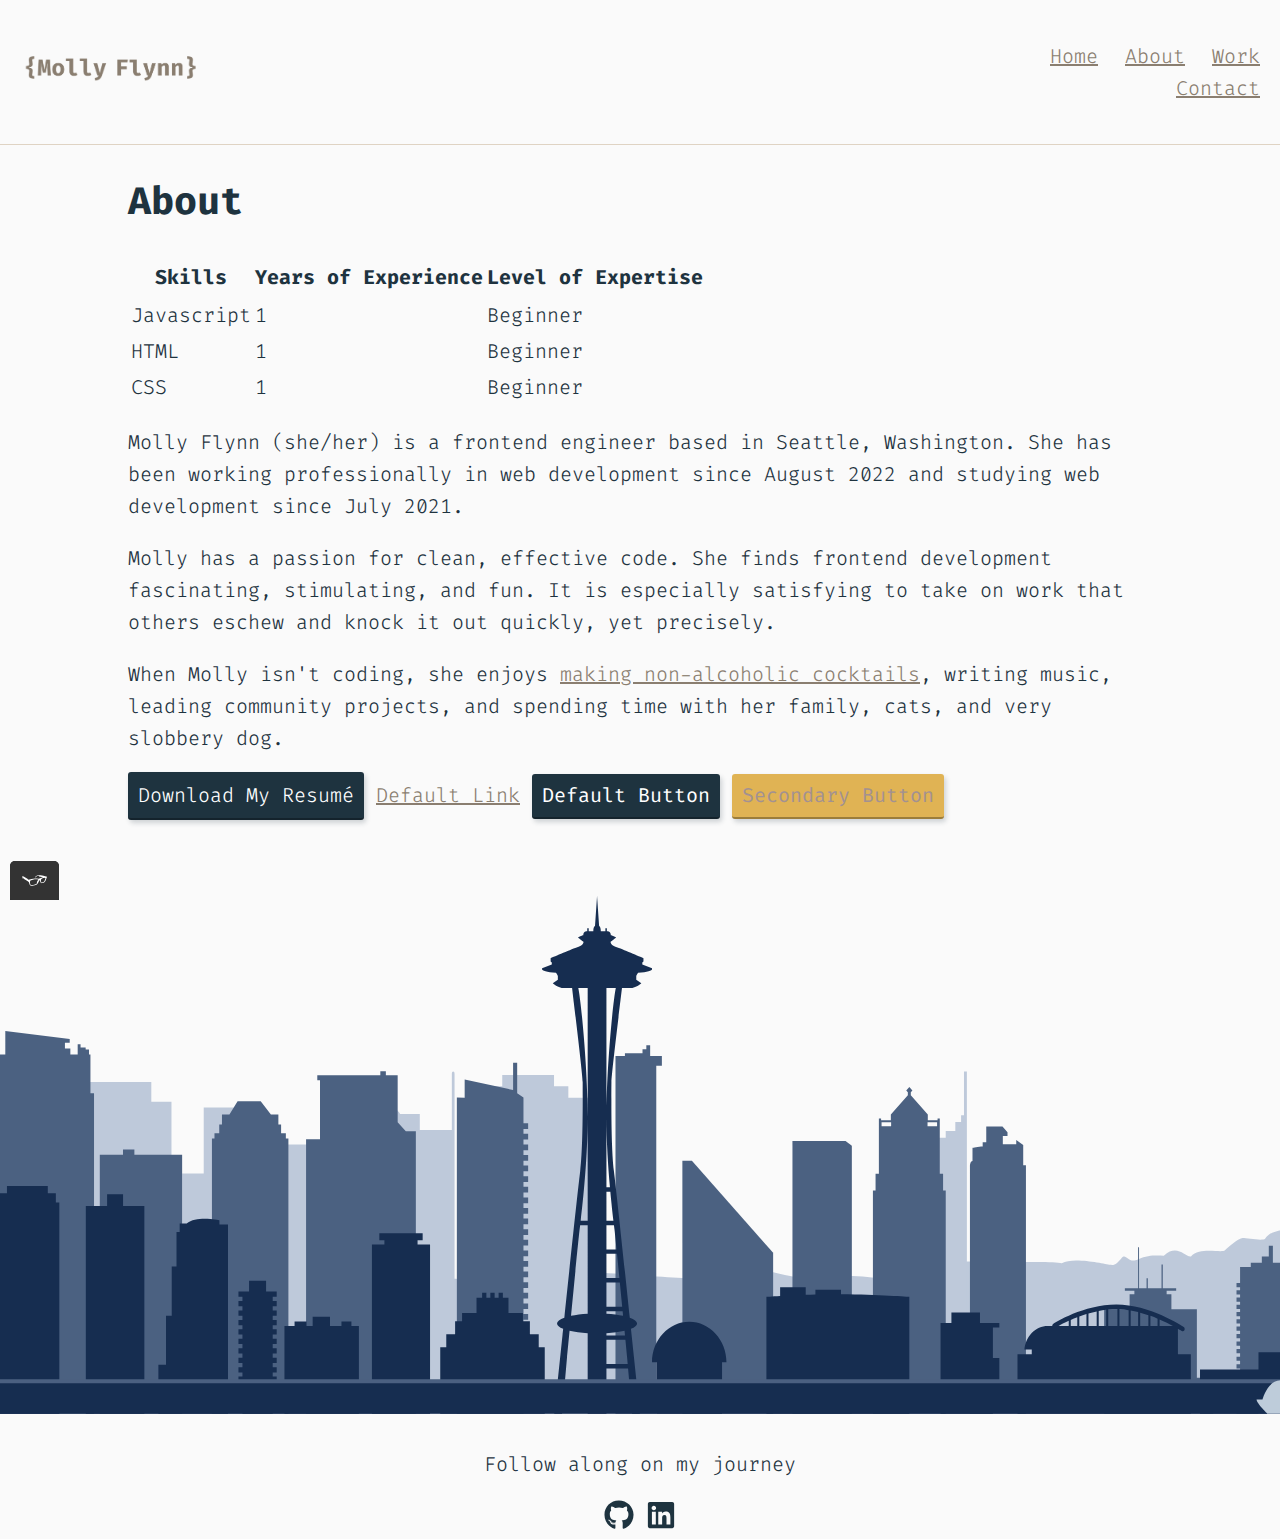
==== commit 95415289: "Updated logo image in header across all .htmls for consistency" ====
--- a/about.html
+++ b/about.html
@@ -17,7 +17,7 @@
   </head>
   <body>
     <header class="page-header">
-      <a href="index.html" role="menuitem">
+      <a href="index.html">
         <img
           src="./img/molly-flynn_logo.png"
           class="page-header__item"
--- a/css/style.production.css
+++ b/css/style.production.css
@@ -28,12 +28,12 @@
   padding: 20px;
   border-bottom: 1px solid #dfd3c3;
   /*box-shadow: 2px 3px 5px rgba(30, 51, 63, 0.2);*/
+  align-items: center;
 }
 
 .page-header__item {
   flex: 0 1 200px;
   width: 20%;
-  height: 20%;
 }
 
 .page-header .page-header__item:last-child {
